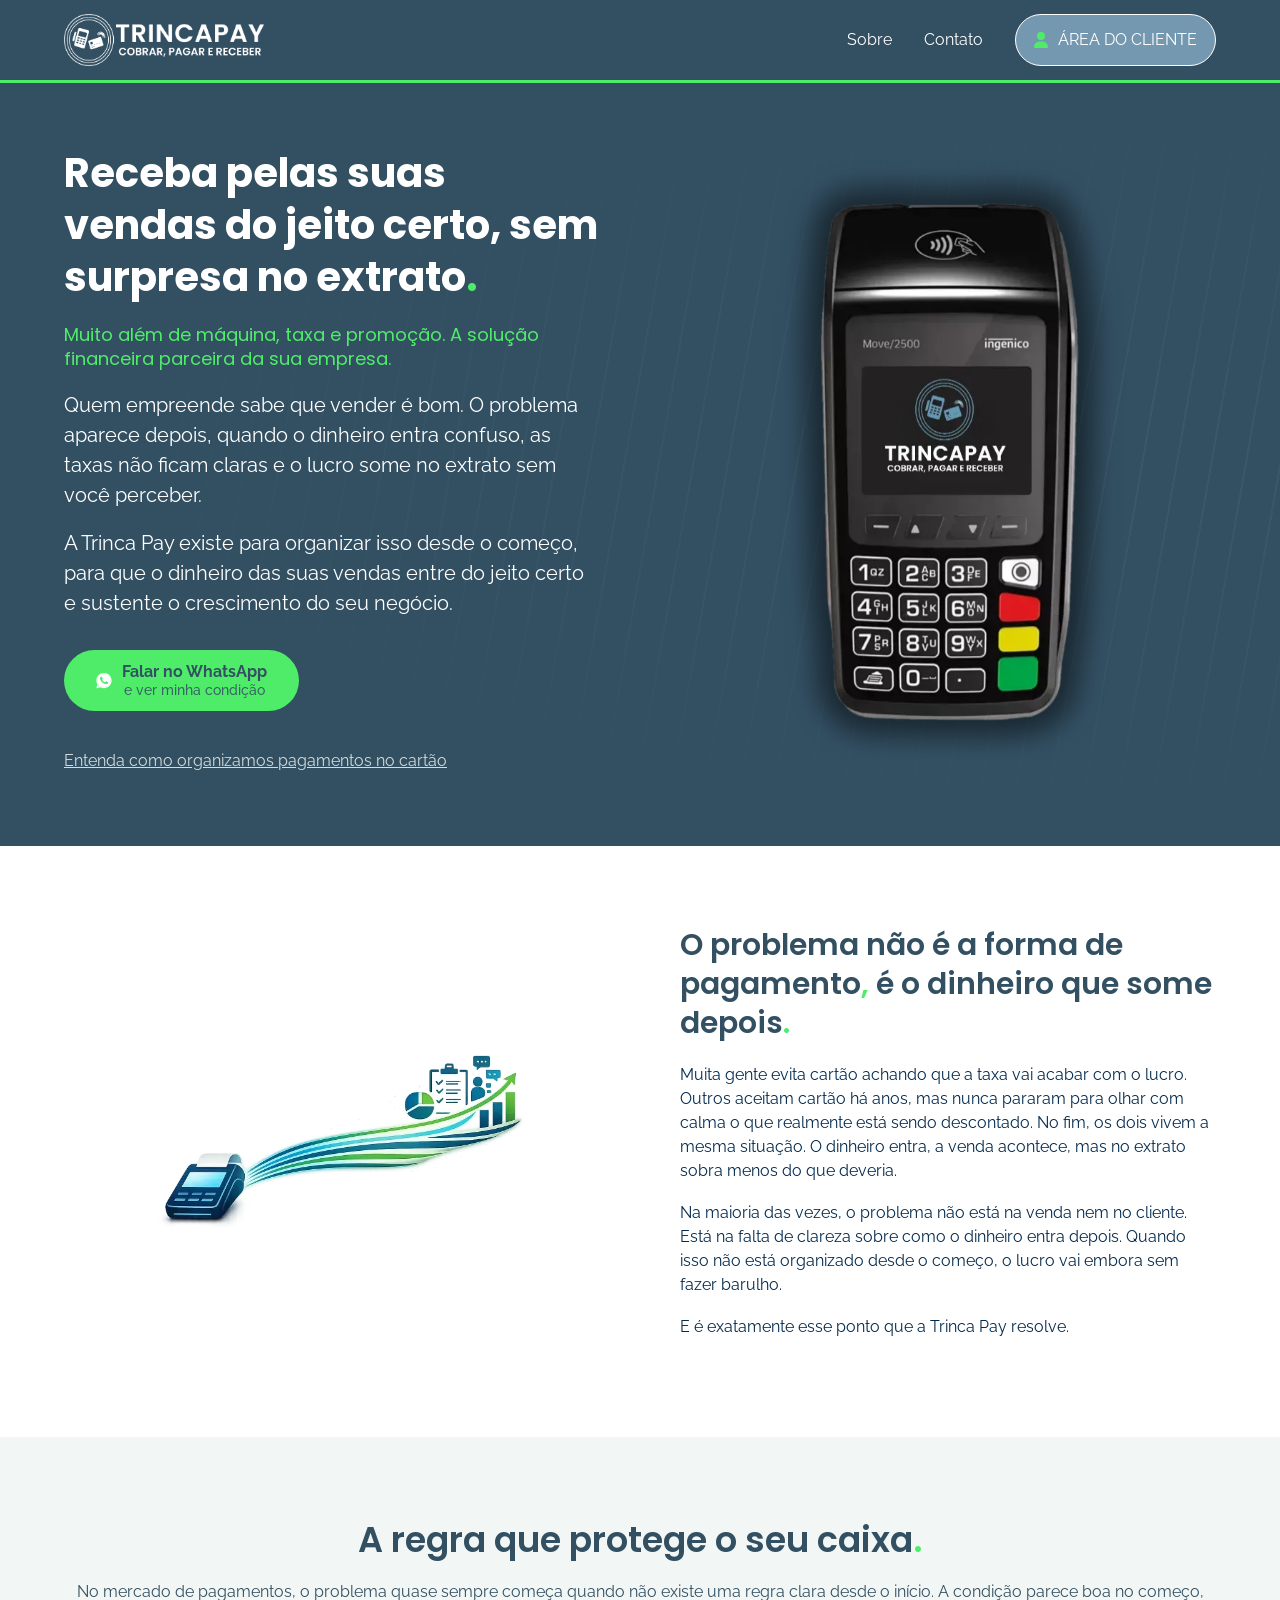
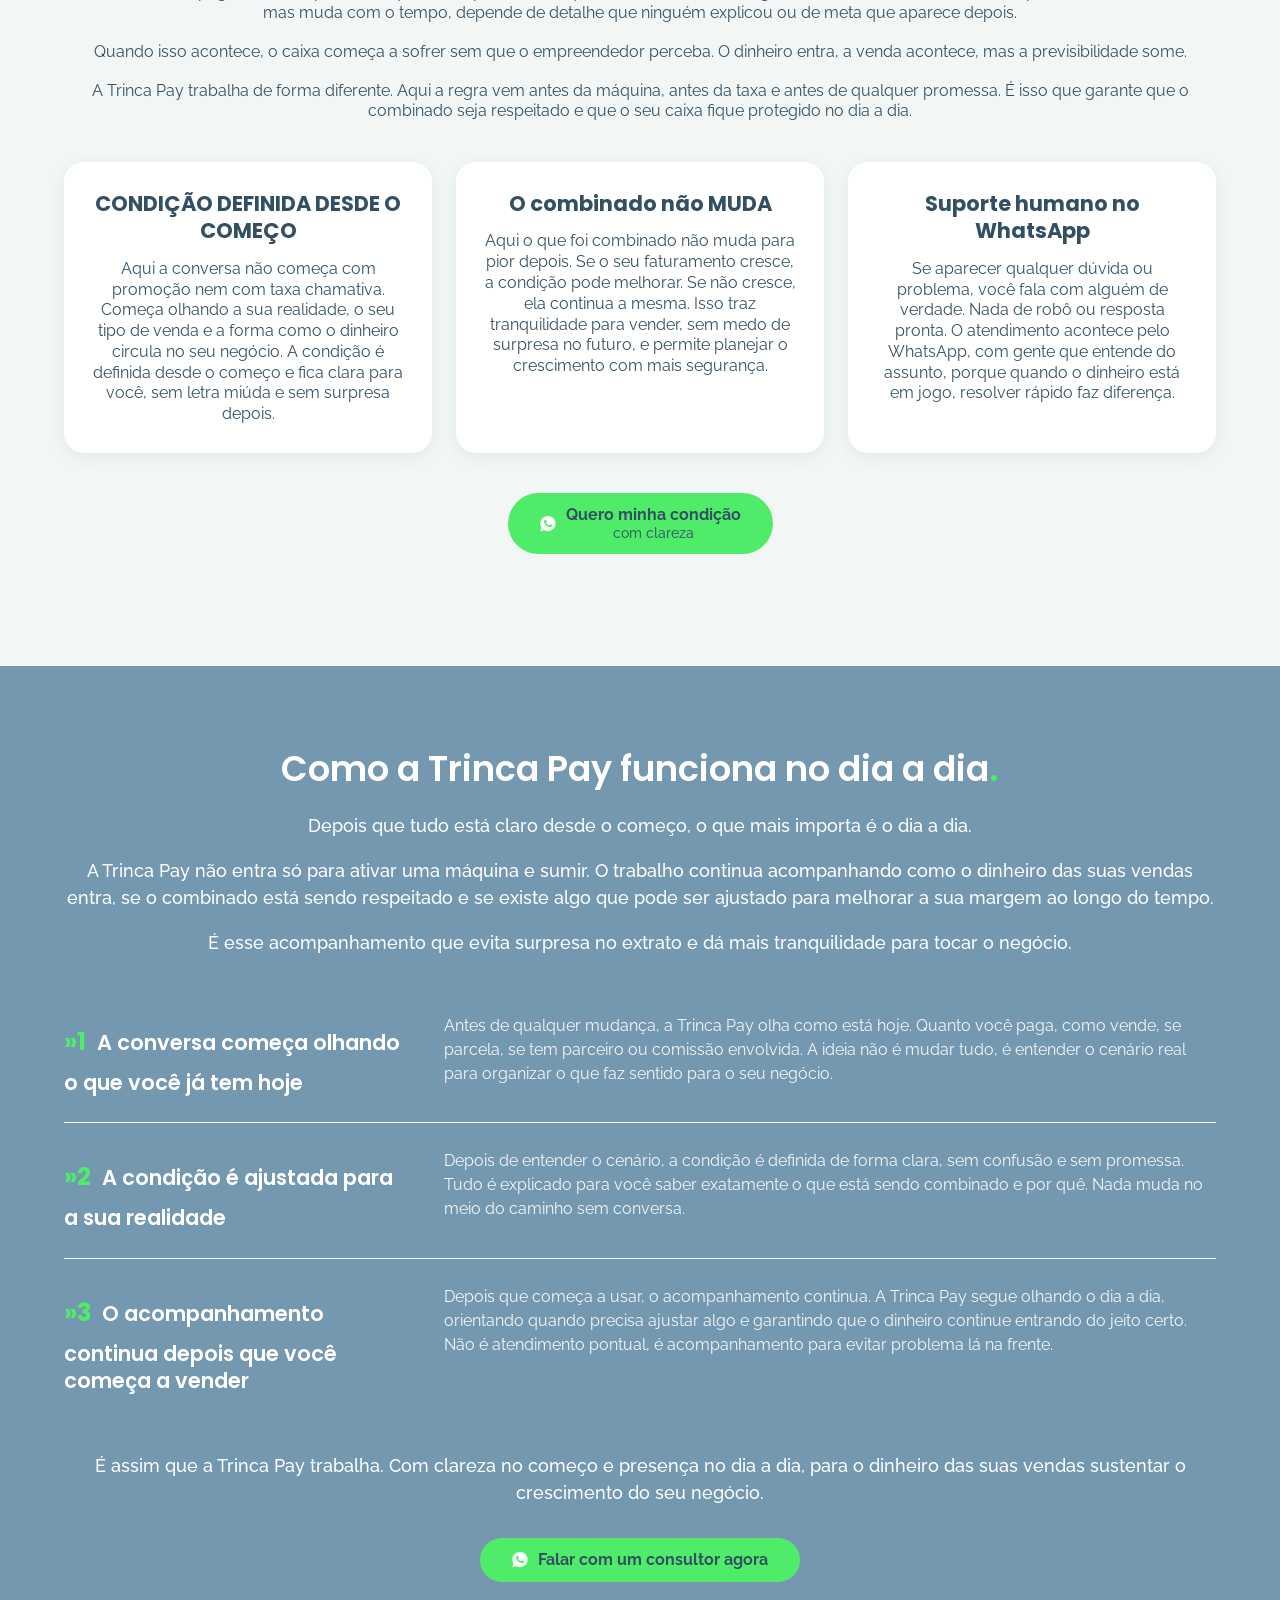
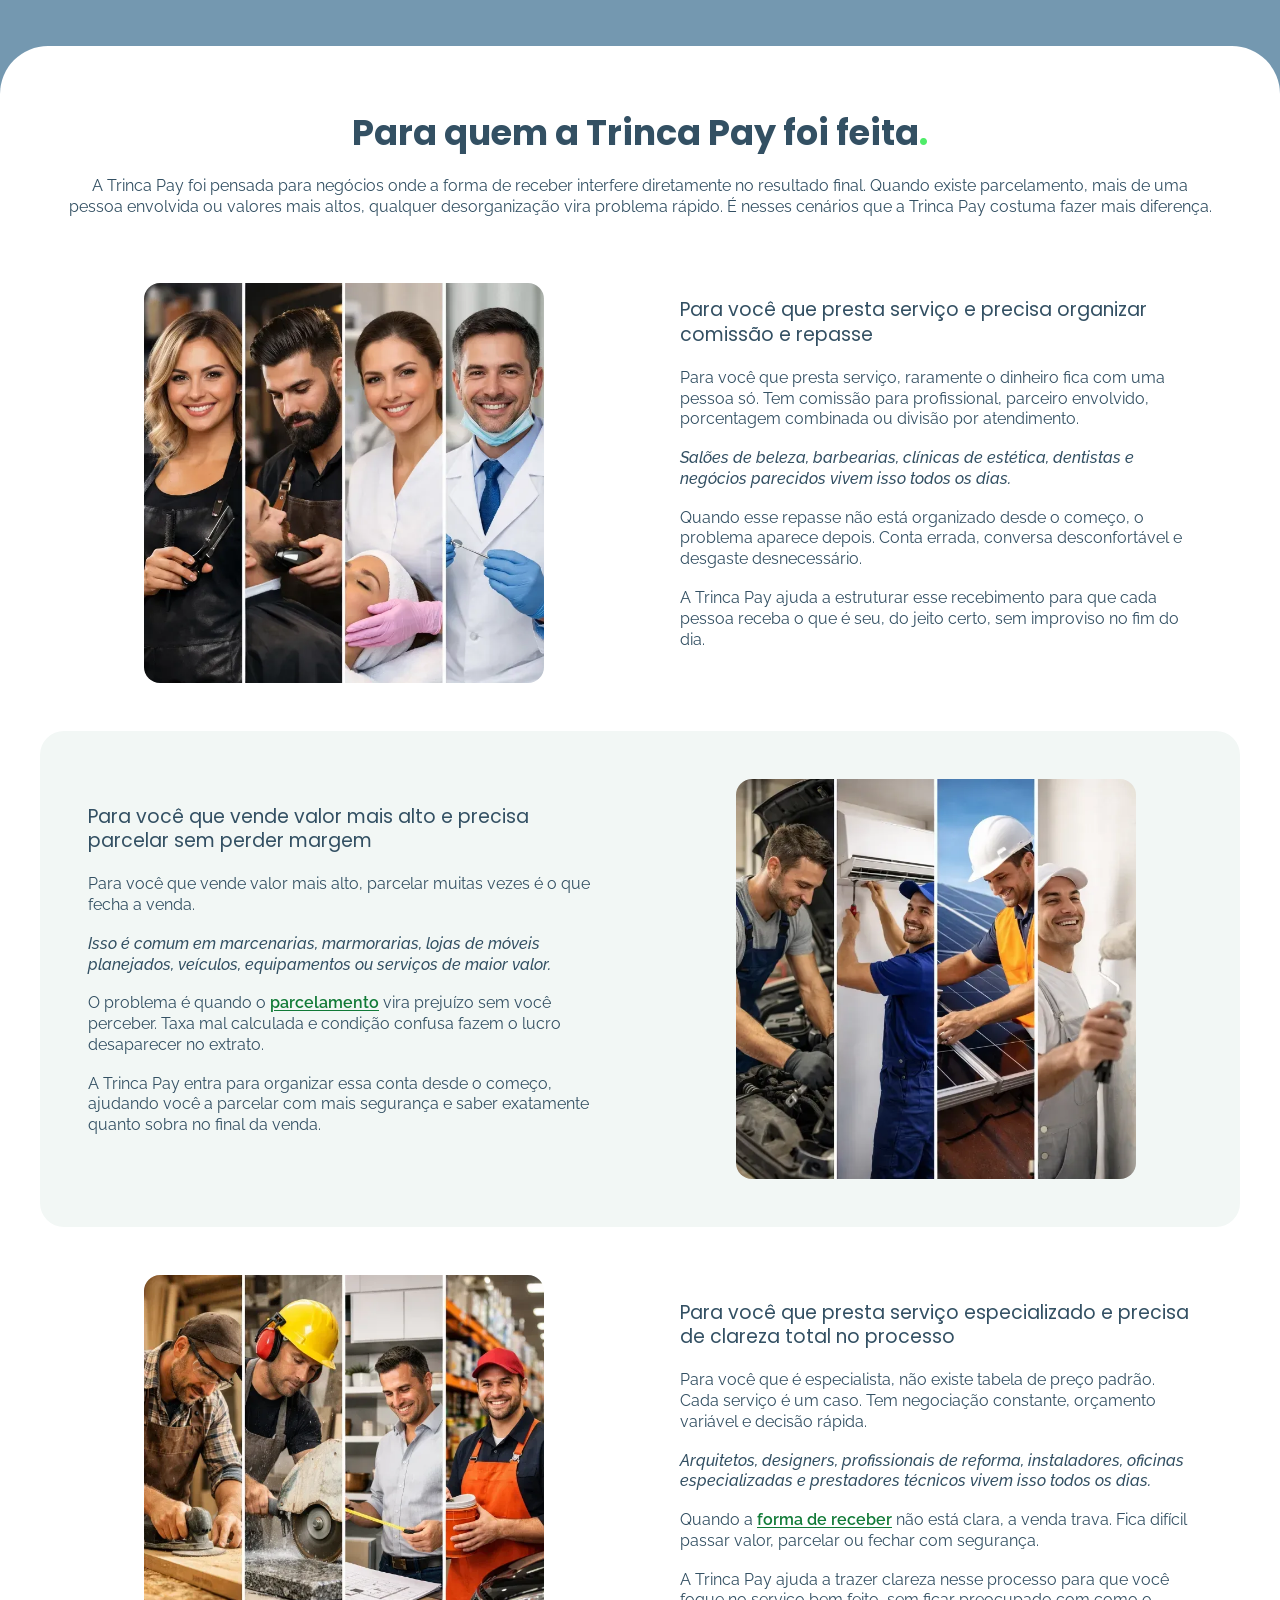
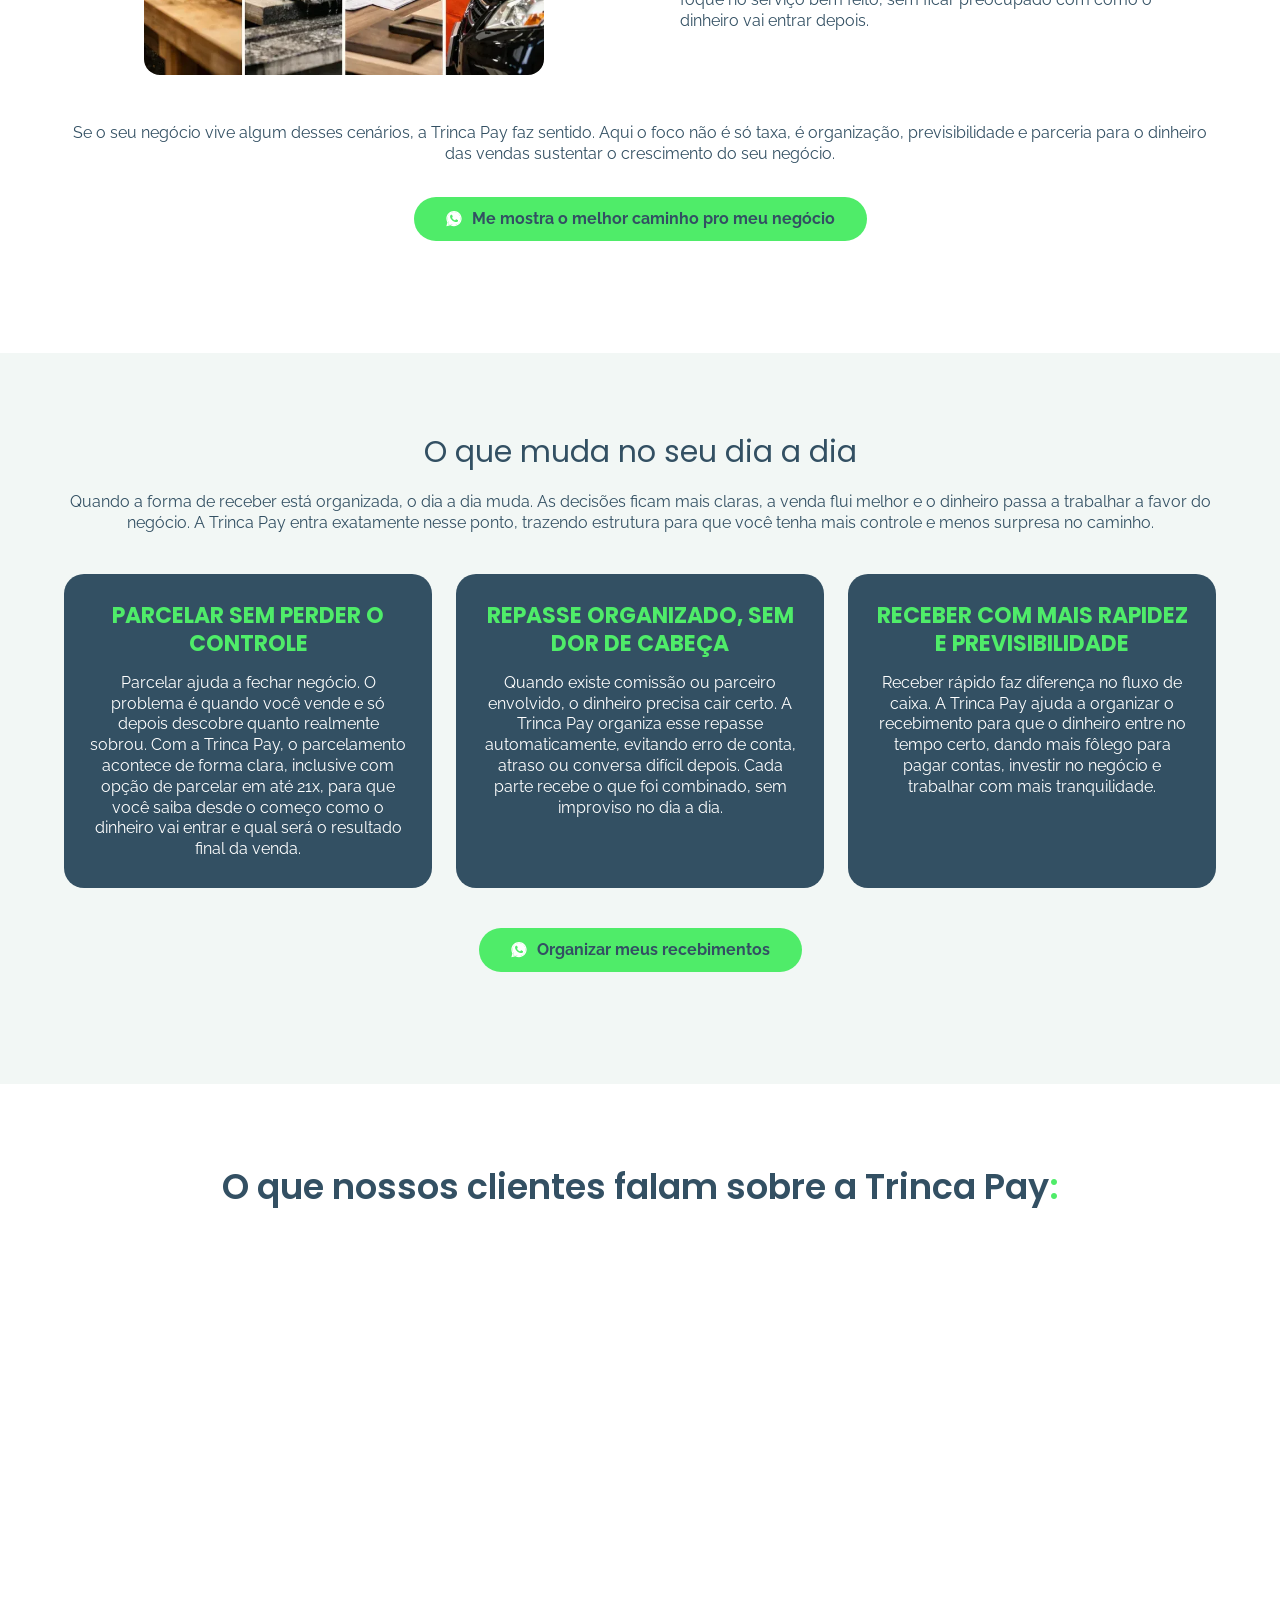
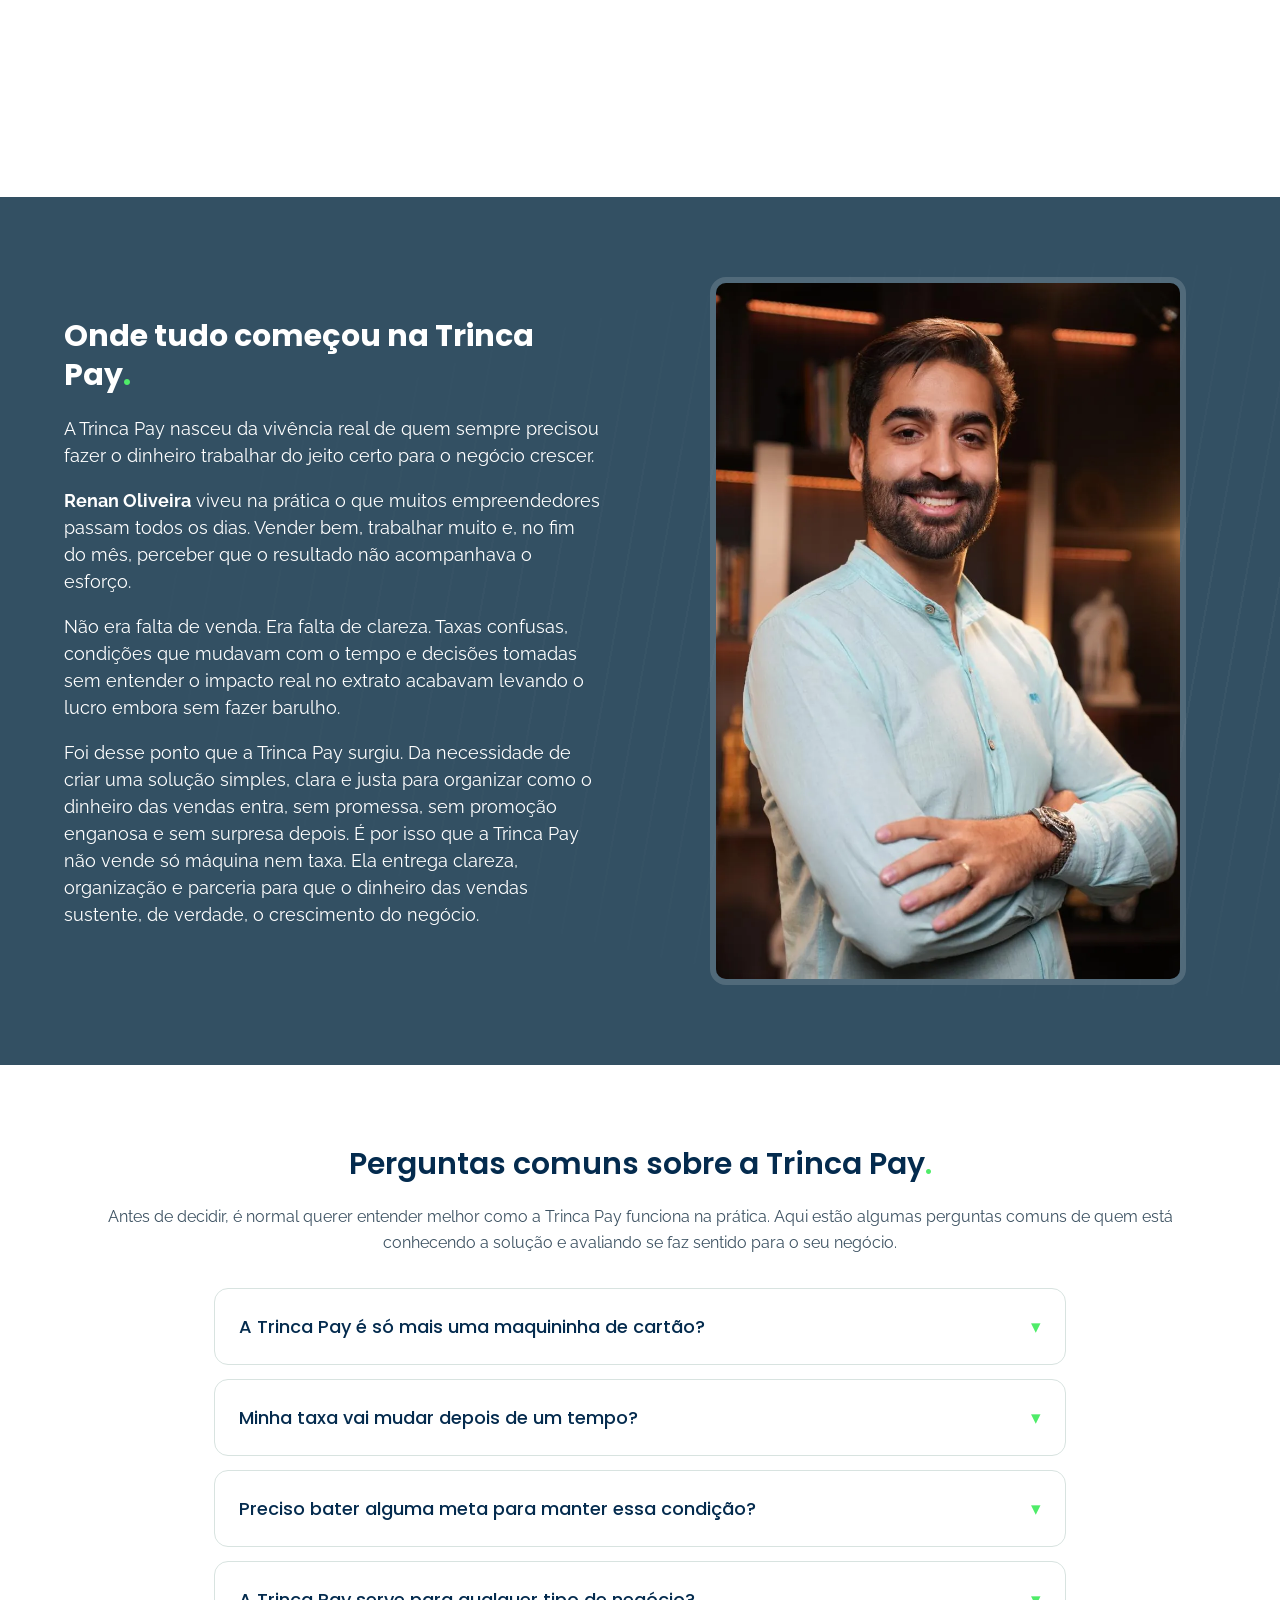
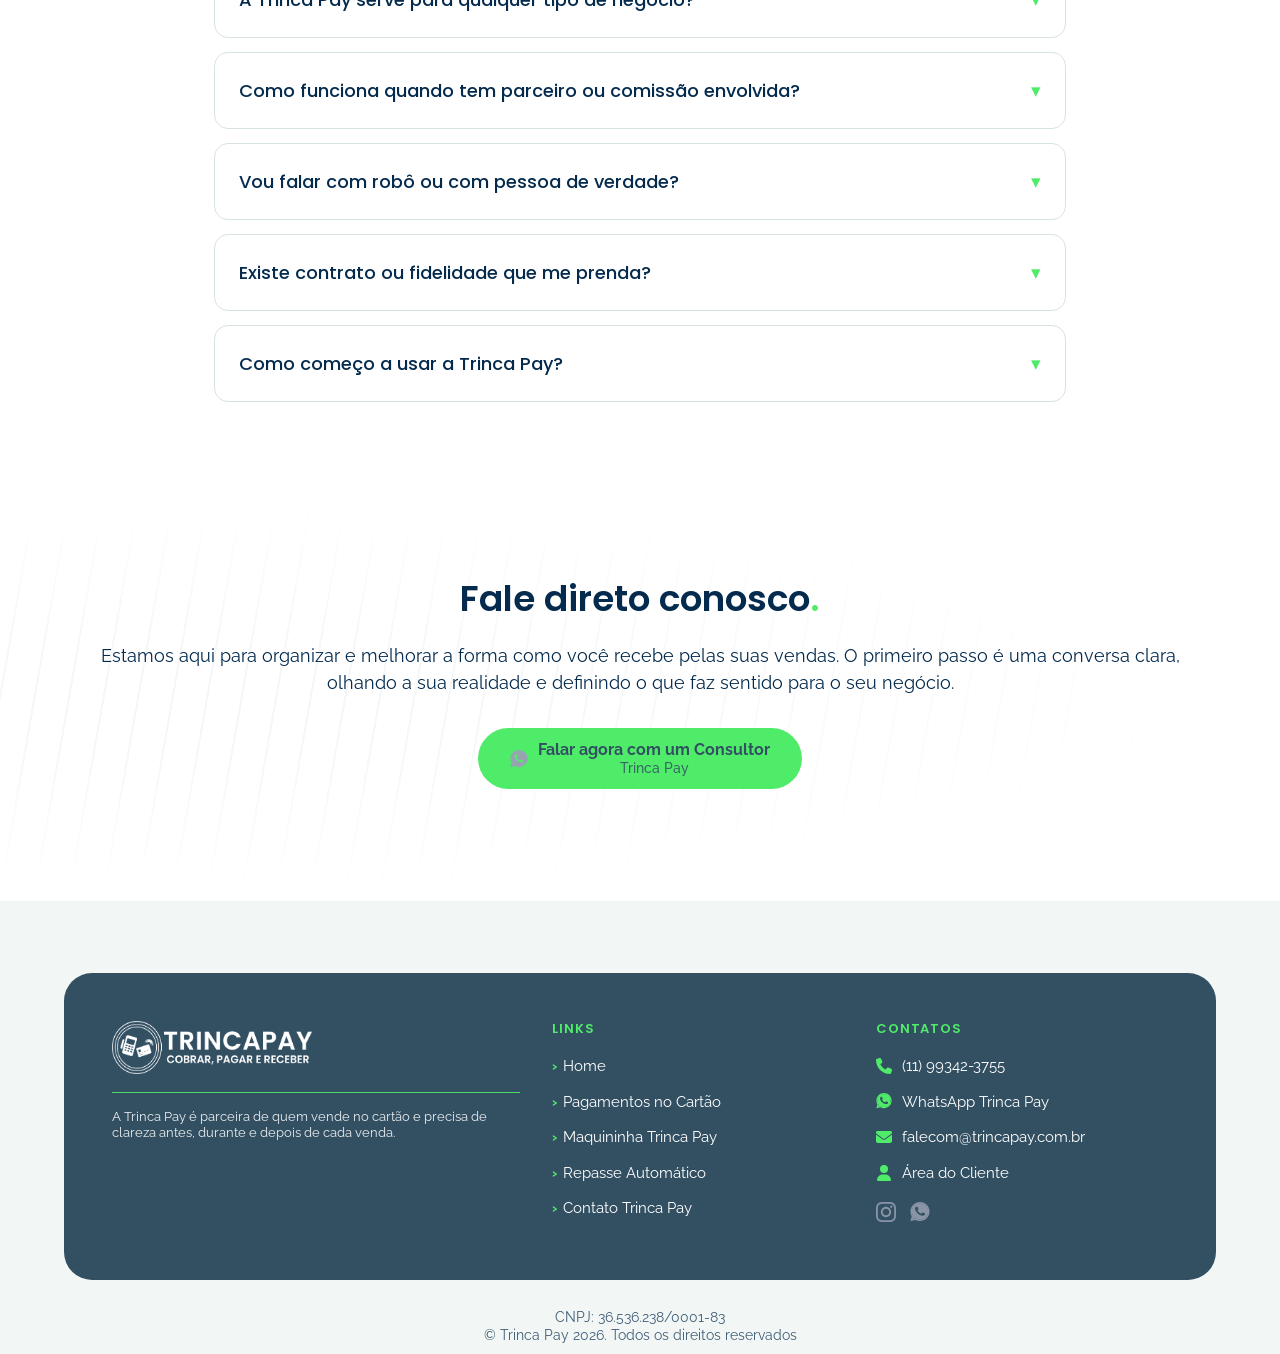
==== index.html @ 378d16ef "Corrige distorção de imagens (height:auto) causada pelos atributos width/height" ====
<!DOCTYPE html>
<html lang="pt-BR">
<head>
<meta charset="UTF-8">
<meta name="viewport" content="width=device-width, initial-scale=1">
<title>Pagamentos no Cartão com Estrutura e Suporte Humano | Trinca Pay</title>
<meta name="description" content="A Trinca Pay organiza pagamentos no cartão para empresas com condições claras desde o início, repasse automático e suporte humano no WhatsApp, sem surpresa no extrato.">
<meta name="keywords" content="meios de pagamento, recebimentos no cartão, condições justas, Trinca Pay">
<meta name="author" content="Trinca Pay">
<meta name="robots" content="index, follow">
<link rel="canonical" href="https://trincapay.com.br/">

<meta property="og:type" content="website">
<meta property="og:title" content="Pagamentos no Cartão com Estrutura e Suporte Humano | Trinca Pay">
<meta property="og:description" content="A Trinca Pay organiza pagamentos no cartão para empresas com condições claras desde o início, repasse automático e suporte humano no WhatsApp, sem surpresa no extrato.">
<meta property="og:image" content="/og-share-image.jpg">
<meta property="og:url" content="https://trincapay.com.br/">
<meta name="twitter:card" content="summary_large_image">

<link rel="preconnect" href="https://fonts.googleapis.com">
<link rel="preconnect" href="https://fonts.gstatic.com" crossorigin>
<link rel="preload" as="style" href="https://fonts.googleapis.com/css2?family=Poppins:wght@400;500;600;700&family=Raleway:wght@400;500;600;700&display=swap" onload="this.onload=null;this.rel='stylesheet'">
<noscript><link rel="stylesheet" href="https://fonts.googleapis.com/css2?family=Poppins:wght@400;500;600;700&family=Raleway:wght@400;500;600;700&display=swap"></noscript>
<link rel="preconnect" href="https://images.leadconnectorhq.com">
<link rel="icon" type="image/webp" href="/favicon.webp">
<link rel="stylesheet" href="/assets/css/style.css?v=4">

<!-- Google Tag Manager (carregamento adiado: idle/interação do usuário, com limite de 3.5s, para não bloquear o carregamento inicial) -->
<script>
(function(w,d,s,l,i){
  w[l]=w[l]||[];w[l].push({'gtm.start': new Date().getTime(), event:'gtm.js'});
  function loadGTM(){
    if (w.__gtmLoaded) return;
    w.__gtmLoaded = true;
    var f=d.getElementsByTagName(s)[0], j=d.createElement(s), dl=l!='dataLayer'?'&l='+l:'';
    j.async=true; j.src='https://www.googletagmanager.com/gtm.js?id='+i+dl;
    f.parentNode.insertBefore(j,f);
  }
  var events = ['scroll','mousemove','touchstart','keydown','click'];
  function onInteract(){ events.forEach(function(e){ w.removeEventListener(e, onInteract); }); loadGTM(); }
  events.forEach(function(e){ w.addEventListener(e, onInteract, {passive:true, once:true}); });
  setTimeout(loadGTM, 3500);
})(window,document,'script','dataLayer','GTM-535Q238L');
</script>
<!-- End Google Tag Manager -->
<script type="application/ld+json">
{
  "@context": "https://schema.org",
  "@type": "Organization",
  "name": "Trinca Pay",
  "url": "https://trincapay.com.br",
  "logo": "https://trincapay.com.br/assets/images/logo-trincapay.webp",
  "description": "A Trinca Pay é parceira de quem vende no cartão e precisa de clareza antes, durante e depois de cada venda.",
  "contactPoint": {
    "@type": "ContactPoint",
    "telephone": "+55-11-99342-3755",
    "contactType": "customer service",
    "areaServed": "BR",
    "availableLanguage": "Portuguese"
  },
  "sameAs": [
    "https://www.instagram.com/trincapay",
    "https://wa.me/5511993423755"
  ]
}
</script>
<script type="application/ld+json">
{
  "@context": "https://schema.org",
  "@type": "WebSite",
  "name": "Trinca Pay",
  "url": "https://trincapay.com.br"
}
</script>
<script type="application/ld+json">
{
  "@context": "https://schema.org",
  "@type": "FAQPage",
  "mainEntity": [
    {
      "@type": "Question",
      "name": "A Trinca Pay é só mais uma maquininha de cartão?",
      "acceptedAnswer": {
        "@type": "Answer",
        "text": "Com certeza não. A maquininha é só a ferramenta que vai estar ali com você todos os dias. O trabalho da TrincaPay vai muito além disso. O que a gente faz é organizar a melhor forma para o dinheiro das suas vendas entrar, sem confusão e sem surpresa depois. São ajustes simples, olhando a sua realidade, que ajudam o dinheiro a render mais e a sua margem de lucro a aparecer no final do mês."
      }
    },
    {
      "@type": "Question",
      "name": "Minha taxa vai mudar depois de um tempo?",
      "acceptedAnswer": {
        "@type": "Answer",
        "text": "Não. A condição é definida desde o começo, com base na sua realidade. A regra da TrincaPay é clara: o que foi combinado não piora depois. Se o seu faturamento cresce, a condição pode melhorar. Se não cresce, ela não piora. Isso traz tranquilidade para vender e segurança para planejar."
      }
    },
    {
      "@type": "Question",
      "name": "Preciso bater alguma meta para manter essa condição?",
      "acceptedAnswer": {
        "@type": "Answer",
        "text": "Não. Aqui não existe meta escondida. Você não perde condição porque deixou de bater um número. A TrincaPay não trabalha com esse tipo de prática, justamente para evitar susto no extrato depois."
      }
    },
    {
      "@type": "Question",
      "name": "A Trinca Pay serve para qualquer tipo de negócio?",
      "acceptedAnswer": {
        "@type": "Answer",
        "text": "Ela faz mais sentido para quem precisa de previsibilidade no recebimento. Negócios que parcelam vendas, trabalham com parceiros, comissões ou ticket mais alto costumam sentir a diferença rapidamente. Quem busca apenas a menor taxa, sem olhar estrutura e organização, normalmente não é o perfil da TrincaPay."
      }
    },
    {
      "@type": "Question",
      "name": "Como funciona quando tem parceiro ou comissão envolvida?",
      "acceptedAnswer": {
        "@type": "Answer",
        "text": "Quando a operação precisa, o dinheiro já cai separado para cada pessoa envolvida na venda. Isso evita confusão, erro e discussão depois. Cada um recebe o que é seu, do jeito certo, sem precisar resolver problema no fim do dia."
      }
    },
    {
      "@type": "Question",
      "name": "Vou falar com robô ou com pessoa de verdade?",
      "acceptedAnswer": {
        "@type": "Answer",
        "text": "Com pessoa de verdade. O atendimento é humano, pelo WhatsApp. Você fala com alguém que entende do assunto e resolve, principalmente quando o dinheiro está em jogo."
      }
    },
    {
      "@type": "Question",
      "name": "Existe contrato ou fidelidade que me prenda?",
      "acceptedAnswer": {
        "@type": "Answer",
        "text": "Não. A relação funciona porque faz sentido no dia a dia. Ninguém fica preso por contrato difícil de sair. Se a TrincaPay continuar ajudando, você fica. Simples assim."
      }
    },
    {
      "@type": "Question",
      "name": "Como começo a usar a Trinca Pay?",
      "acceptedAnswer": {
        "@type": "Answer",
        "text": "O primeiro passo é uma conversa simples. A gente olha como está hoje, entende o seu cenário e explica com clareza como a TrincaPay pode ajudar no seu caso, fazendo sentido para ambos, avançamos."
      }
    }
  ]
}
</script>
</head>
<body class="page-home">
<!-- Google Tag Manager (noscript) -->
<noscript><iframe src="https://www.googletagmanager.com/ns.html?id=GTM-535Q238L"
height="0" width="0" style="display:none;visibility:hidden"></iframe></noscript>
<!-- End Google Tag Manager (noscript) -->

<header class="site-header">
  <div class="container">
    <a href="/" class="logo-link" title="Trinca Pay - Cobrar, pagar e receber">
      <img src="/assets/images/logo-trincapay.webp" alt="Trinca Pay - Cobrar, pagar e receber" width="1121" height="293" title="Trinca Pay - Cobrar, pagar e receber">
    </a>
    <input type="checkbox" id="nav-toggle" class="nav-toggle-checkbox">
    <label for="nav-toggle" class="nav-toggle-btn" aria-label="Abrir menu">&#9776;</label>
    <nav class="nav-links">
      <a href="/sobre-nos" class="nav-link" title="Sobre">Sobre</a>
      <a href="/contato" class="nav-link" title="Contato">Contato</a>
    </nav>
    <a href="https://portaltrinca.com.br/login" class="btn-area-cliente" target="_blank" rel="noopener" title="ÁREA DO CLIENTE">ÁREA DO CLIENTE</a>
  </div>
</header>

<main>

  <!-- HERO -->
  <section class="hero section-on-dark wave-bg">
    <div class="container grid-2">
      <div>
        <h1>Receba pelas suas vendas do jeito certo, sem surpresa no extrato<span class="accent">.</span></h1>
        <h2 class="hero-subtitle">Muito além de máquina, taxa e promoção. A solução financeira parceira da sua empresa.</h2>
        <p>Quem empreende sabe que vender é bom. O problema aparece depois, quando o dinheiro entra confuso, as taxas não ficam claras e o lucro some no extrato sem você perceber.</p>
        <p>A Trinca Pay existe para organizar isso desde o começo, para que o dinheiro das suas vendas entre do jeito certo e sustente o crescimento do seu negócio.</p>
        <div class="btn-wrap align-left">
          <a class="btn-cta" href="https://wa.me/5511993423755?text=Ol%C3%A1%2C%20vim%20pelo%20site%20da%20TrincaPay%20e%20quero%20entender%20minha%20condi%C3%A7%C3%A3o%20olhando%20meu%20extrato." target="_blank" rel="noopener" title="Falar no WhatsApp e ver minha condição">
            <span class="btn-icon"><svg viewBox="0 0 22 22" width="16" height="16" fill="#fff" xmlns="http://www.w3.org/2000/svg"><path fill-rule="evenodd" clip-rule="evenodd" d="M11 20.9647C16.7892 20.9647 21.4824 16.2716 21.4824 10.4824C21.4824 4.69311 16.7892 0 11 0C5.21075 0 0.517639 4.69311 0.517639 10.4824C0.517639 12.3624 1.01255 14.1268 1.8792 15.6524L0.517639 20.9647L5.99457 19.6947C7.48195 20.5046 9.18724 20.9647 11 20.9647ZM11 19.3521C15.8986 19.3521 19.8697 15.381 19.8697 10.4824C19.8697 5.58377 15.8986 1.61267 11 1.61267C6.10141 1.61267 2.13031 5.58377 2.13031 10.4824C2.13031 12.3737 2.72231 14.1268 3.73111 15.5665L2.93665 18.5457L5.96841 17.7878C7.39808 18.7743 9.13157 19.3521 11 19.3521Z"/><path fill-rule="evenodd" clip-rule="evenodd" d="M10.9998 19.4668C15.962 19.4668 19.9847 15.4442 19.9847 10.4819C19.9847 5.51974 15.962 1.49707 10.9998 1.49707C6.03762 1.49707 2.01495 5.51974 2.01495 10.4819C2.01495 12.3979 2.61464 14.1737 3.63654 15.6321L2.83176 18.65L5.9029 17.8822C7.35114 18.8816 9.10714 19.4668 10.9998 19.4668ZM7.44901 5.1587C7.8049 5.15562 8.14911 5.15264 8.37955 5.61548C8.57893 6.01595 8.82411 6.70349 9.11351 7.52482C9.11475 7.52833 9.11601 7.53188 9.11727 7.53547C9.18485 7.72704 9.29035 8.02613 9.15169 8.22437C9.01042 8.42633 8.69542 8.83272 8.46729 9.09595C8.40886 9.16338 8.29175 9.31767 8.45134 9.56914C8.49101 9.63166 8.52525 9.69572 8.56299 9.76629C8.71497 10.0506 8.92355 10.4408 9.77179 11.263C10.6279 12.093 11.702 12.5707 12.0982 12.7297C12.2058 12.7907 12.4645 12.8725 12.638 12.711C12.7178 12.6367 12.8681 12.4447 13.032 12.2353C13.2245 11.9894 13.4359 11.7194 13.5739 11.5879C13.5781 11.5841 13.5824 11.5802 13.5868 11.5761C13.6791 11.4915 13.8255 11.3573 14.0945 11.465C14.3301 11.5593 15.234 11.9943 15.9168 12.3229C16.0511 12.3875 16.1768 12.448 16.2872 12.501C16.3957 12.5354 16.5533 12.6621 16.5533 12.916C16.5533 13.4889 16.1477 15.1853 14.1764 15.2204C12.2051 15.2555 9.83062 14.2245 8.02344 12.2315C6.15087 10.1664 5.59515 8.78594 5.59515 7.52482C5.59515 5.98603 6.67148 5.15921 7.36175 5.15921C7.39088 5.15921 7.41998 5.15895 7.44901 5.1587Z"/></svg></span>
            <span>Falar no WhatsApp<span class="btn-sub">e ver minha condição</span></span>
          </a>
        </div>
        <a class="hero-eyebrow-link" href="/pagamentos-no-cartao" title="Entenda como organizamos pagamentos no cartão">Entenda como organizamos pagamentos no cartão</a>
      </div>
      <div>
        <a href="/maquininha-trinca-pay" title="Trinca Pay como meio de pagamento parceiro para organizar recebimentos no cartão">
          <img src="/assets/images/home-hero.webp" alt="Trinca Pay como meio de pagamento parceiro para organizar recebimentos no cartão" width="512" height="840" fetchpriority="high" title="Trinca Pay como meio de pagamento parceiro para organizar recebimentos no cartão">
        </a>
      </div>
    </div>
  </section>

  <!-- O PROBLEMA -->
  <section class="section-on-light">
    <div class="container">
      <div class="grid-2">
        <div class="problema-img"><img src="/assets/images/home-estrutura-recebimento.webp" alt="Estrutura de recebimento no cartão organizada pela Trinca Pay" width="768" height="512" loading="lazy" title="Estrutura de recebimento no cartão organizada pela Trinca Pay"></div>
        <div>
          <h2>O problema não é a forma de pagamento<span class="accent">,</span> é o dinheiro que some depois<span class="accent">.</span></h2>
          <p>Muita gente evita cartão achando que a taxa vai acabar com o lucro. Outros aceitam cartão há anos, mas nunca pararam para olhar com calma o que realmente está sendo descontado. No fim, os dois vivem a mesma situação. O dinheiro entra, a venda acontece, mas no extrato sobra menos do que deveria.</p>
          <p>Na maioria das vezes, o problema não está na venda nem no cliente. Está na falta de clareza sobre como o dinheiro entra depois. Quando isso não está organizado desde o começo, o lucro vai embora sem fazer barulho.</p>
          <p>E é exatamente esse ponto que a Trinca Pay resolve.</p>
        </div>
      </div>
    </div>
  </section>

  <!-- A REGRA + CARDS + COMO FUNCIONA (bloco médio) -->
  <section class="section-on-light" style="background:var(--color-alt-bg);">
    <div class="container text-center">
      <h2>A regra que protege o seu caixa<span class="accent">.</span></h2>
      <p>No mercado de pagamentos, o problema quase sempre começa quando não existe uma regra clara desde o início. A condição parece boa no começo, mas muda com o tempo, depende de detalhe que ninguém explicou ou de meta que aparece depois.</p>
      <p>Quando isso acontece, o caixa começa a sofrer sem que o empreendedor perceba. O dinheiro entra, a venda acontece, mas a previsibilidade some.</p>
      <p>A Trinca Pay trabalha de forma diferente. Aqui a regra vem antes da máquina, antes da taxa e antes de qualquer promessa. É isso que garante que o combinado seja respeitado e que o seu caixa fique protegido no dia a dia.</p>

      <div class="card-grid-3">
        <div class="feature-card">
          <h3><a href="/pagamentos-no-cartao" title="CONDIÇÃO DEFINIDA DESDE O COMEÇO">CONDIÇÃO DEFINIDA DESDE O COMEÇO</a></h3>
          <p>Aqui a conversa não começa com promoção nem com taxa chamativa. Começa olhando a sua realidade, o seu tipo de venda e a forma como o dinheiro circula no seu negócio. A condição é definida desde o começo e fica clara para você, sem letra miúda e sem surpresa depois.</p>
        </div>
        <div class="feature-card">
          <h3><a href="/pagamentos-no-cartao" title="O combinado não MUDA">O combinado não MUDA</a></h3>
          <p>Aqui o que foi combinado não muda para pior depois. Se o seu faturamento cresce, a condição pode melhorar. Se não cresce, ela continua a mesma. Isso traz tranquilidade para vender, sem medo de surpresa no futuro, e permite planejar o crescimento com mais segurança.</p>
        </div>
        <div class="feature-card">
          <h3>Suporte humano no WhatsApp</h3>
          <p>Se aparecer qualquer dúvida ou problema, você fala com alguém de verdade. Nada de robô ou resposta pronta. O atendimento acontece pelo WhatsApp, com gente que entende do assunto, porque quando o dinheiro está em jogo, resolver rápido faz diferença.</p>
        </div>
      </div>

      <div class="btn-wrap">
        <a class="btn-cta" href="https://wa.me/5511993423755?text=Ol%C3%A1%2C%20estou%20no%20site%20da%20TrincaPay%20e%20quero%20entender%20como%20funciona%20a%20condi%C3%A7%C3%A3o%20definida%20desde%20o%20in%C3%ADcio." target="_blank" rel="noopener" title="Quero minha condição com clareza">
          <span class="btn-icon"><svg viewBox="0 0 22 22" width="16" height="16" fill="#fff" xmlns="http://www.w3.org/2000/svg"><path fill-rule="evenodd" clip-rule="evenodd" d="M11 20.9647C16.7892 20.9647 21.4824 16.2716 21.4824 10.4824C21.4824 4.69311 16.7892 0 11 0C5.21075 0 0.517639 4.69311 0.517639 10.4824C0.517639 12.3624 1.01255 14.1268 1.8792 15.6524L0.517639 20.9647L5.99457 19.6947C7.48195 20.5046 9.18724 20.9647 11 20.9647ZM11 19.3521C15.8986 19.3521 19.8697 15.381 19.8697 10.4824C19.8697 5.58377 15.8986 1.61267 11 1.61267C6.10141 1.61267 2.13031 5.58377 2.13031 10.4824C2.13031 12.3737 2.72231 14.1268 3.73111 15.5665L2.93665 18.5457L5.96841 17.7878C7.39808 18.7743 9.13157 19.3521 11 19.3521Z"/><path fill-rule="evenodd" clip-rule="evenodd" d="M10.9998 19.4668C15.962 19.4668 19.9847 15.4442 19.9847 10.4819C19.9847 5.51974 15.962 1.49707 10.9998 1.49707C6.03762 1.49707 2.01495 5.51974 2.01495 10.4819C2.01495 12.3979 2.61464 14.1737 3.63654 15.6321L2.83176 18.65L5.9029 17.8822C7.35114 18.8816 9.10714 19.4668 10.9998 19.4668ZM7.44901 5.1587C7.8049 5.15562 8.14911 5.15264 8.37955 5.61548C8.57893 6.01595 8.82411 6.70349 9.11351 7.52482C9.11475 7.52833 9.11601 7.53188 9.11727 7.53547C9.18485 7.72704 9.29035 8.02613 9.15169 8.22437C9.01042 8.42633 8.69542 8.83272 8.46729 9.09595C8.40886 9.16338 8.29175 9.31767 8.45134 9.56914C8.49101 9.63166 8.52525 9.69572 8.56299 9.76629C8.71497 10.0506 8.92355 10.4408 9.77179 11.263C10.6279 12.093 11.702 12.5707 12.0982 12.7297C12.2058 12.7907 12.4645 12.8725 12.638 12.711C12.7178 12.6367 12.8681 12.4447 13.032 12.2353C13.2245 11.9894 13.4359 11.7194 13.5739 11.5879C13.5781 11.5841 13.5824 11.5802 13.5868 11.5761C13.6791 11.4915 13.8255 11.3573 14.0945 11.465C14.3301 11.5593 15.234 11.9943 15.9168 12.3229C16.0511 12.3875 16.1768 12.448 16.2872 12.501C16.3957 12.5354 16.5533 12.6621 16.5533 12.916C16.5533 13.4889 16.1477 15.1853 14.1764 15.2204C12.2051 15.2555 9.83062 14.2245 8.02344 12.2315C6.15087 10.1664 5.59515 8.78594 5.59515 7.52482C5.59515 5.98603 6.67148 5.15921 7.36175 5.15921C7.39088 5.15921 7.41998 5.15895 7.44901 5.1587Z"/></svg></span>
          <span>Quero minha condição<span class="btn-sub">com clareza</span></span>
        </a>
      </div>
    </div>
  </section>

  <!-- COMO FUNCIONA NO DIA A DIA (fundo azul escuro) -->
  <section class="section-on-dark" style="background:var(--color-bg-panel-blue);">
    <div class="container text-center">
      <h2>Como a Trinca Pay funciona no dia a dia<span class="accent">.</span></h2>
      <p>Depois que tudo está claro desde o começo, o que mais importa é o dia a dia.</p>
      <p>A Trinca Pay não entra só para ativar uma máquina e sumir. O trabalho continua acompanhando como o dinheiro das suas vendas entra, se o combinado está sendo respeitado e se existe algo que pode ser ajustado para melhorar a sua margem ao longo do tempo.</p>
      <p>É esse acompanhamento que evita surpresa no extrato e dá mais tranquilidade para tocar o negócio.</p>

      <div class="step-list" style="text-align:left;">
        <div class="step-row">
          <h3><span class="step-num">»1</span> A conversa começa olhando o que você já tem hoje</h3>
          <p>Antes de qualquer mudança, a Trinca Pay olha como está hoje. Quanto você paga, como vende, se parcela, se tem parceiro ou comissão envolvida. A ideia não é mudar tudo, é entender o cenário real para organizar o que faz sentido para o seu negócio.</p>
        </div>
        <div class="step-row">
          <h3><span class="step-num">»2</span> A condição é ajustada para a sua realidade</h3>
          <p>Depois de entender o cenário, a condição é definida de forma clara, sem confusão e sem promessa. Tudo é explicado para você saber exatamente o que está sendo combinado e por quê. Nada muda no meio do caminho sem conversa.</p>
        </div>
        <div class="step-row">
          <h3><span class="step-num">»3</span> O acompanhamento continua depois que você começa a vender</h3>
          <p>Depois que começa a usar, o acompanhamento continua. A Trinca Pay segue olhando o dia a dia, orientando quando precisa ajustar algo e garantindo que o dinheiro continue entrando do jeito certo. Não é atendimento pontual, é acompanhamento para evitar problema lá na frente.</p>
        </div>
      </div>

      <p style="margin-top:32px;">É assim que a Trinca Pay trabalha. Com clareza no começo e presença no dia a dia, para o dinheiro das suas vendas sustentar o crescimento do seu negócio.</p>

      <div class="btn-wrap">
        <a class="btn-cta" href="https://wa.me/5511993423755?text=Ol%C3%A1%2C%20quero%20entender%20como%20a%20TrincaPay%20funciona%20no%20dia%20a%20dia%20e%20se%20faz%20sentido%20para%20meu%20neg%C3%B3cio." target="_blank" rel="noopener" title="Falar com um consultor agora">
          <span class="btn-icon"><svg viewBox="0 0 22 22" width="16" height="16" fill="#fff" xmlns="http://www.w3.org/2000/svg"><path fill-rule="evenodd" clip-rule="evenodd" d="M11 20.9647C16.7892 20.9647 21.4824 16.2716 21.4824 10.4824C21.4824 4.69311 16.7892 0 11 0C5.21075 0 0.517639 4.69311 0.517639 10.4824C0.517639 12.3624 1.01255 14.1268 1.8792 15.6524L0.517639 20.9647L5.99457 19.6947C7.48195 20.5046 9.18724 20.9647 11 20.9647ZM11 19.3521C15.8986 19.3521 19.8697 15.381 19.8697 10.4824C19.8697 5.58377 15.8986 1.61267 11 1.61267C6.10141 1.61267 2.13031 5.58377 2.13031 10.4824C2.13031 12.3737 2.72231 14.1268 3.73111 15.5665L2.93665 18.5457L5.96841 17.7878C7.39808 18.7743 9.13157 19.3521 11 19.3521Z"/><path fill-rule="evenodd" clip-rule="evenodd" d="M10.9998 19.4668C15.962 19.4668 19.9847 15.4442 19.9847 10.4819C19.9847 5.51974 15.962 1.49707 10.9998 1.49707C6.03762 1.49707 2.01495 5.51974 2.01495 10.4819C2.01495 12.3979 2.61464 14.1737 3.63654 15.6321L2.83176 18.65L5.9029 17.8822C7.35114 18.8816 9.10714 19.4668 10.9998 19.4668ZM7.44901 5.1587C7.8049 5.15562 8.14911 5.15264 8.37955 5.61548C8.57893 6.01595 8.82411 6.70349 9.11351 7.52482C9.11475 7.52833 9.11601 7.53188 9.11727 7.53547C9.18485 7.72704 9.29035 8.02613 9.15169 8.22437C9.01042 8.42633 8.69542 8.83272 8.46729 9.09595C8.40886 9.16338 8.29175 9.31767 8.45134 9.56914C8.49101 9.63166 8.52525 9.69572 8.56299 9.76629C8.71497 10.0506 8.92355 10.4408 9.77179 11.263C10.6279 12.093 11.702 12.5707 12.0982 12.7297C12.2058 12.7907 12.4645 12.8725 12.638 12.711C12.7178 12.6367 12.8681 12.4447 13.032 12.2353C13.2245 11.9894 13.4359 11.7194 13.5739 11.5879C13.5781 11.5841 13.5824 11.5802 13.5868 11.5761C13.6791 11.4915 13.8255 11.3573 14.0945 11.465C14.3301 11.5593 15.234 11.9943 15.9168 12.3229C16.0511 12.3875 16.1768 12.448 16.2872 12.501C16.3957 12.5354 16.5533 12.6621 16.5533 12.916C16.5533 13.4889 16.1477 15.1853 14.1764 15.2204C12.2051 15.2555 9.83062 14.2245 8.02344 12.2315C6.15087 10.1664 5.59515 8.78594 5.59515 7.52482C5.59515 5.98603 6.67148 5.15921 7.36175 5.15921C7.39088 5.15921 7.41998 5.15895 7.44901 5.1587Z"/></svg></span> Falar com um consultor agora
        </a>
      </div>
    </div>
  </section>

  <!-- PARA QUEM (painel branco com borda arredondada sobreposta) -->
  <section class="section-on-light" style="border-radius:48px 48px 0 0; margin-top:-48px; position:relative; z-index:2; background:#fff; padding-top:64px;">
    <div class="container text-center">
      <h2>Para quem a Trinca Pay foi feita<span class="accent">.</span></h2>
      <p>A Trinca Pay foi pensada para negócios onde a forma de receber interfere diretamente no resultado final. Quando existe parcelamento, mais de uma pessoa envolvida ou valores mais altos, qualquer desorganização vira problema rápido. É nesses cenários que a Trinca Pay costuma fazer mais diferença.</p>
    </div>

    <div class="container audience-row">
      <div class="grid-2">
        <div class="photo-strip"><img src="/assets/images/barbearias-saloes.webp" alt="Trinca Pay para barbearias e salões que precisam organizar recebimentos" width="716" height="716" loading="lazy" title="Trinca Pay para barbearias e salões que precisam organizar recebimentos"></div>
        <div>
          <h3>Para você que presta serviço e precisa organizar comissão e repasse</h3>
          <p>Para você que presta serviço, raramente o dinheiro fica com uma pessoa só. Tem comissão para profissional, parceiro envolvido, porcentagem combinada ou divisão por atendimento.</p>
          <p class="segment-line">Salões de beleza, barbearias, clínicas de estética, dentistas e negócios parecidos vivem isso todos os dias.</p>
          <p>Quando esse repasse não está organizado desde o começo, o problema aparece depois. Conta errada, conversa desconfortável e desgaste desnecessário.</p>
          <p>A Trinca Pay ajuda a estruturar esse recebimento para que cada pessoa receba o que é seu, do jeito certo, sem improviso no fim do dia.</p>
        </div>
      </div>
    </div>

    <div class="container audience-row" style="background:var(--color-alt-bg); border-radius:24px;">
      <div class="grid-2 reverse-mobile">
        <div>
          <h3>Para você que vende valor mais alto e precisa parcelar sem perder margem</h3>
          <p>Para você que vende valor mais alto, parcelar muitas vezes é o que fecha a venda.</p>
          <p class="segment-line">Isso é comum em marcenarias, marmorarias, lojas de móveis planejados, veículos, equipamentos ou serviços de maior valor.</p>
          <p>O problema é quando o <a class="accent-link" href="/pagamentos-no-cartao" title="parcelamento">parcelamento</a> vira prejuízo sem você perceber. Taxa mal calculada e condição confusa fazem o lucro desaparecer no extrato.</p>
          <p>A Trinca Pay entra para organizar essa conta desde o começo, ajudando você a parcelar com mais segurança e saber exatamente quanto sobra no final da venda.</p>
        </div>
        <div class="photo-strip"><img src="/assets/images/valor-alto-parcelamento.webp" alt="Trinca Pay para negócios de valor mais alto que precisam parcelar sem perder margem" width="716" height="716" loading="lazy" title="Trinca Pay para negócios de valor mais alto que precisam parcelar sem perder margem"></div>
      </div>
    </div>

    <div class="container audience-row">
      <div class="grid-2">
        <div class="photo-strip"><img src="/assets/images/prestadores-servico.webp" alt="Trinca Pay para prestadores de serviço especializado que buscam clareza nos pagamentos" width="716" height="716" loading="lazy" title="Trinca Pay para prestadores de serviço especializado que buscam clareza nos pagamentos"></div>
        <div>
          <h3>Para você que presta serviço especializado e precisa de clareza total no processo</h3>
          <p>Para você que é especialista, não existe tabela de preço padrão. Cada serviço é um caso. Tem negociação constante, orçamento variável e decisão rápida.</p>
          <p class="segment-line">Arquitetos, designers, profissionais de reforma, instaladores, oficinas especializadas e prestadores técnicos vivem isso todos os dias.</p>
          <p>Quando a <a class="accent-link" href="/maquininha-trinca-pay" title="forma de receber">forma de receber</a> não está clara, a venda trava. Fica difícil passar valor, parcelar ou fechar com segurança.</p>
          <p>A Trinca Pay ajuda a trazer clareza nesse processo para que você foque no serviço bem feito, sem ficar preocupado com como o dinheiro vai entrar depois.</p>
        </div>
      </div>
    </div>

    <div class="container text-center">
      <p>Se o seu negócio vive algum desses cenários, a Trinca Pay faz sentido. Aqui o foco não é só taxa, é organização, previsibilidade e parceria para o dinheiro das vendas sustentar o crescimento do seu negócio.</p>
      <div class="btn-wrap">
        <a class="btn-cta" href="https://wa.me/5511993423755?text=Ol%C3%A1%2C%20vim%20pelo%20site%20da%20TrincaPay%20e%20quero%20entender%20qual%20%C3%A9%20a%20melhor%20estrutura%20para%20o%20meu%20tipo%20de%20neg%C3%B3cio." target="_blank" rel="noopener" title="Me mostra o melhor caminho pro meu negócio">
          <span class="btn-icon"><svg viewBox="0 0 22 22" width="16" height="16" fill="#fff" xmlns="http://www.w3.org/2000/svg"><path fill-rule="evenodd" clip-rule="evenodd" d="M11 20.9647C16.7892 20.9647 21.4824 16.2716 21.4824 10.4824C21.4824 4.69311 16.7892 0 11 0C5.21075 0 0.517639 4.69311 0.517639 10.4824C0.517639 12.3624 1.01255 14.1268 1.8792 15.6524L0.517639 20.9647L5.99457 19.6947C7.48195 20.5046 9.18724 20.9647 11 20.9647ZM11 19.3521C15.8986 19.3521 19.8697 15.381 19.8697 10.4824C19.8697 5.58377 15.8986 1.61267 11 1.61267C6.10141 1.61267 2.13031 5.58377 2.13031 10.4824C2.13031 12.3737 2.72231 14.1268 3.73111 15.5665L2.93665 18.5457L5.96841 17.7878C7.39808 18.7743 9.13157 19.3521 11 19.3521Z"/><path fill-rule="evenodd" clip-rule="evenodd" d="M10.9998 19.4668C15.962 19.4668 19.9847 15.4442 19.9847 10.4819C19.9847 5.51974 15.962 1.49707 10.9998 1.49707C6.03762 1.49707 2.01495 5.51974 2.01495 10.4819C2.01495 12.3979 2.61464 14.1737 3.63654 15.6321L2.83176 18.65L5.9029 17.8822C7.35114 18.8816 9.10714 19.4668 10.9998 19.4668ZM7.44901 5.1587C7.8049 5.15562 8.14911 5.15264 8.37955 5.61548C8.57893 6.01595 8.82411 6.70349 9.11351 7.52482C9.11475 7.52833 9.11601 7.53188 9.11727 7.53547C9.18485 7.72704 9.29035 8.02613 9.15169 8.22437C9.01042 8.42633 8.69542 8.83272 8.46729 9.09595C8.40886 9.16338 8.29175 9.31767 8.45134 9.56914C8.49101 9.63166 8.52525 9.69572 8.56299 9.76629C8.71497 10.0506 8.92355 10.4408 9.77179 11.263C10.6279 12.093 11.702 12.5707 12.0982 12.7297C12.2058 12.7907 12.4645 12.8725 12.638 12.711C12.7178 12.6367 12.8681 12.4447 13.032 12.2353C13.2245 11.9894 13.4359 11.7194 13.5739 11.5879C13.5781 11.5841 13.5824 11.5802 13.5868 11.5761C13.6791 11.4915 13.8255 11.3573 14.0945 11.465C14.3301 11.5593 15.234 11.9943 15.9168 12.3229C16.0511 12.3875 16.1768 12.448 16.2872 12.501C16.3957 12.5354 16.5533 12.6621 16.5533 12.916C16.5533 13.4889 16.1477 15.1853 14.1764 15.2204C12.2051 15.2555 9.83062 14.2245 8.02344 12.2315C6.15087 10.1664 5.59515 8.78594 5.59515 7.52482C5.59515 5.98603 6.67148 5.15921 7.36175 5.15921C7.39088 5.15921 7.41998 5.15895 7.44901 5.1587Z"/></svg></span> Me mostra o melhor caminho pro meu negócio
        </a>
      </div>
    </div>
  </section>

  <!-- O QUE MUDA -->
  <section class="section-alt">
    <div class="container text-center">
      <h2>O que muda no seu dia a dia</h2>
      <p>Quando a forma de receber está organizada, o dia a dia muda. As decisões ficam mais claras, a venda flui melhor e o dinheiro passa a trabalhar a favor do negócio. A Trinca Pay entra exatamente nesse ponto, trazendo estrutura para que você tenha mais controle e menos surpresa no caminho.</p>

      <div class="card-grid-3">
        <div class="feature-card" style="background:var(--color-bg-dark);">
          <h3>PARCELAR SEM PERDER O CONTROLE</h3>
          <p>Parcelar ajuda a fechar negócio. O problema é quando você vende e só depois descobre quanto realmente sobrou. Com a Trinca Pay, o parcelamento acontece de forma clara, inclusive com opção de parcelar em até 21x, para que você saiba desde o começo como o dinheiro vai entrar e qual será o resultado final da venda.</p>
        </div>
        <div class="feature-card" style="background:var(--color-bg-dark);">
          <h3>REPASSE ORGANIZADO, SEM DOR DE CABEÇA</h3>
          <p>Quando existe comissão ou parceiro envolvido, o dinheiro precisa cair certo. A Trinca Pay organiza esse repasse automaticamente, evitando erro de conta, atraso ou conversa difícil depois. Cada parte recebe o que foi combinado, sem improviso no dia a dia.</p>
        </div>
        <div class="feature-card" style="background:var(--color-bg-dark);">
          <h3>RECEBER COM MAIS RAPIDEZ E PREVISIBILIDADE</h3>
          <p>Receber rápido faz diferença no fluxo de caixa. A Trinca Pay ajuda a organizar o recebimento para que o dinheiro entre no tempo certo, dando mais fôlego para pagar contas, investir no negócio e trabalhar com mais tranquilidade.</p>
        </div>
      </div>

      <div class="btn-wrap">
        <a class="btn-cta" href="https://wa.me/5511993423755?text=Ol%C3%A1%2C%20quero%20organizar%20meus%20recebimentos%20e%20entender%20como%20a%20TrincaPay%20pode%20me%20ajudar%20nisso." target="_blank" rel="noopener" title="Organizar meus recebimentos">
          <span class="btn-icon"><svg viewBox="0 0 22 22" width="16" height="16" fill="#fff" xmlns="http://www.w3.org/2000/svg"><path fill-rule="evenodd" clip-rule="evenodd" d="M11 20.9647C16.7892 20.9647 21.4824 16.2716 21.4824 10.4824C21.4824 4.69311 16.7892 0 11 0C5.21075 0 0.517639 4.69311 0.517639 10.4824C0.517639 12.3624 1.01255 14.1268 1.8792 15.6524L0.517639 20.9647L5.99457 19.6947C7.48195 20.5046 9.18724 20.9647 11 20.9647ZM11 19.3521C15.8986 19.3521 19.8697 15.381 19.8697 10.4824C19.8697 5.58377 15.8986 1.61267 11 1.61267C6.10141 1.61267 2.13031 5.58377 2.13031 10.4824C2.13031 12.3737 2.72231 14.1268 3.73111 15.5665L2.93665 18.5457L5.96841 17.7878C7.39808 18.7743 9.13157 19.3521 11 19.3521Z"/><path fill-rule="evenodd" clip-rule="evenodd" d="M10.9998 19.4668C15.962 19.4668 19.9847 15.4442 19.9847 10.4819C19.9847 5.51974 15.962 1.49707 10.9998 1.49707C6.03762 1.49707 2.01495 5.51974 2.01495 10.4819C2.01495 12.3979 2.61464 14.1737 3.63654 15.6321L2.83176 18.65L5.9029 17.8822C7.35114 18.8816 9.10714 19.4668 10.9998 19.4668ZM7.44901 5.1587C7.8049 5.15562 8.14911 5.15264 8.37955 5.61548C8.57893 6.01595 8.82411 6.70349 9.11351 7.52482C9.11475 7.52833 9.11601 7.53188 9.11727 7.53547C9.18485 7.72704 9.29035 8.02613 9.15169 8.22437C9.01042 8.42633 8.69542 8.83272 8.46729 9.09595C8.40886 9.16338 8.29175 9.31767 8.45134 9.56914C8.49101 9.63166 8.52525 9.69572 8.56299 9.76629C8.71497 10.0506 8.92355 10.4408 9.77179 11.263C10.6279 12.093 11.702 12.5707 12.0982 12.7297C12.2058 12.7907 12.4645 12.8725 12.638 12.711C12.7178 12.6367 12.8681 12.4447 13.032 12.2353C13.2245 11.9894 13.4359 11.7194 13.5739 11.5879C13.5781 11.5841 13.5824 11.5802 13.5868 11.5761C13.6791 11.4915 13.8255 11.3573 14.0945 11.465C14.3301 11.5593 15.234 11.9943 15.9168 12.3229C16.0511 12.3875 16.1768 12.448 16.2872 12.501C16.3957 12.5354 16.5533 12.6621 16.5533 12.916C16.5533 13.4889 16.1477 15.1853 14.1764 15.2204C12.2051 15.2555 9.83062 14.2245 8.02344 12.2315C6.15087 10.1664 5.59515 8.78594 5.59515 7.52482C5.59515 5.98603 6.67148 5.15921 7.36175 5.15921C7.39088 5.15921 7.41998 5.15895 7.44901 5.1587Z"/></svg></span> Organizar meus recebimentos
        </a>
      </div>
    </div>
  </section>

  <!-- DEPOIMENTOS -->
  <section class="section-on-light">
    <div class="container text-center">
      <h2>O que nossos clientes falam sobre a Trinca Pay<span class="accent">:</span></h2>
    </div>
    <div class="container">
      <iframe class="testimonials-frame" title="Depoimentos de clientes Trinca Pay" loading="lazy"
        src="https://reputationhub.site/reputation/widgets/review_widget/b90Iz1tq2URKQanTBJ9p?widgetId=69a9d572de9dccd68eaa19db"></iframe>
    </div>
  </section>

  <!-- FUNDADOR -->
  <section class="section-on-dark wave-bg">
    <div class="container grid-2">
      <div>
        <h2>Onde tudo começou na Trinca Pay<span class="accent">.</span></h2>
        <p>A Trinca Pay nasceu da vivência real de quem sempre precisou fazer o dinheiro trabalhar do jeito certo para o negócio crescer.</p>
        <p><strong>Renan Oliveira</strong> viveu na prática o que muitos empreendedores passam todos os dias. Vender bem, trabalhar muito e, no fim do mês, perceber que o resultado não acompanhava o esforço.</p>
        <p>Não era falta de venda. Era falta de clareza. Taxas confusas, condições que mudavam com o tempo e decisões tomadas sem entender o impacto real no extrato acabavam levando o lucro embora sem fazer barulho.</p>
        <p>Foi desse ponto que a Trinca Pay surgiu. Da necessidade de criar uma solução simples, clara e justa para organizar como o dinheiro das vendas entra, sem promessa, sem promoção enganosa e sem surpresa depois. É por isso que a Trinca Pay não vende só máquina nem taxa. Ela entrega clareza, organização e parceria para que o dinheiro das vendas sustente, de verdade, o crescimento do negócio.</p>
      </div>
      <div class="founder-photo">
        <img src="/assets/images/renan-oliveira-fundador.webp" alt="Renan Oliveira, fundador da Trinca Pay" width="853" height="1280" loading="lazy" title="Renan Oliveira, fundador da Trinca Pay">
      </div>
    </div>
  </section>

  <!-- FAQ -->
  <section class="section-on-light">
    <div class="container text-center">
      <h2>Perguntas comuns sobre a Trinca Pay<span class="accent">.</span></h2>
      <p>Antes de decidir, é normal querer entender melhor como a Trinca Pay funciona na prática. Aqui estão algumas perguntas comuns de quem está conhecendo a solução e avaliando se faz sentido para o seu negócio.</p>
    </div>
    <div class="container faq-list" style="max-width:900px;">
      <details class="faq-item">
        <summary>A Trinca Pay é só mais uma maquininha de cartão?</summary>
        <p>Com certeza não. A maquininha é só a ferramenta que vai estar ali com você todos os dias. O trabalho da TrincaPay vai muito além disso. O que a gente faz é organizar a melhor forma para o dinheiro das suas vendas entrar, sem confusão e sem surpresa depois. São ajustes simples, olhando a sua realidade, que ajudam o dinheiro a render mais e a sua margem de lucro a aparecer no final do mês.</p>
      </details>
      <details class="faq-item">
        <summary>Minha taxa vai mudar depois de um tempo?</summary>
        <p>Não. A condição é definida desde o começo, com base na sua realidade. A regra da TrincaPay é clara: o que foi combinado não piora depois. Se o seu faturamento cresce, a condição pode melhorar. Se não cresce, ela não piora. Isso traz tranquilidade para vender e segurança para planejar.</p>
      </details>
      <details class="faq-item">
        <summary>Preciso bater alguma meta para manter essa condição?</summary>
        <p>Não. Aqui não existe meta escondida. Você não perde condição porque deixou de bater um número. A TrincaPay não trabalha com esse tipo de prática, justamente para evitar susto no extrato depois.</p>
      </details>
      <details class="faq-item">
        <summary>A Trinca Pay serve para qualquer tipo de negócio?</summary>
        <p>Ela faz mais sentido para quem precisa de previsibilidade no recebimento. Negócios que parcelam vendas, trabalham com parceiros, comissões ou ticket mais alto costumam sentir a diferença rapidamente. Quem busca apenas a menor taxa, sem olhar estrutura e organização, normalmente não é o perfil da TrincaPay.</p>
      </details>
      <details class="faq-item">
        <summary>Como funciona quando tem parceiro ou comissão envolvida?</summary>
        <p>Quando a operação precisa, o dinheiro já cai separado para cada pessoa envolvida na venda. Isso evita confusão, erro e discussão depois. Cada um recebe o que é seu, do jeito certo, sem precisar resolver problema no fim do dia.</p>
      </details>
      <details class="faq-item">
        <summary>Vou falar com robô ou com pessoa de verdade?</summary>
        <p>Com pessoa de verdade. O atendimento é humano, pelo WhatsApp. Você fala com alguém que entende do assunto e resolve, principalmente quando o dinheiro está em jogo.</p>
      </details>
      <details class="faq-item">
        <summary>Existe contrato ou fidelidade que me prenda?</summary>
        <p>Não. A relação funciona porque faz sentido no dia a dia. Ninguém fica preso por contrato difícil de sair. Se a TrincaPay continuar ajudando, você fica. Simples assim.</p>
      </details>
      <details class="faq-item">
        <summary>Como começo a usar a Trinca Pay?</summary>
        <p>O primeiro passo é uma conversa simples. A gente olha como está hoje, entende o seu cenário e explica com clareza como a TrincaPay pode ajudar no seu caso, fazendo sentido para ambos, avançamos.</p>
      </details>
    </div>
  </section>

  <!-- CTA FINAL -->
  <section class="section-on-light wave-bg wave-bg-light">
    <div class="container text-center">
      <h2>Fale direto conosco<span class="accent">.</span></h2>
      <p>Estamos aqui para organizar e melhorar a forma como você recebe pelas suas vendas. O primeiro passo é uma conversa clara, olhando a sua realidade e definindo o que faz sentido para o seu negócio.</p>
      <div class="btn-wrap">
        <a class="btn-cta" href="https://wa.me/5511993423755?text=Ol%C3%A1%2C%20cheguei%20at%C3%A9%20o%20final%20do%20site%20da%20TrincaPay%20e%20quero%20falar%20com%20um%20consultor." target="_blank" rel="noopener" title="Falar agora com um Consultor Trinca Pay">
          <img class="btn-icon" src="/assets/images/icon-whatsapp.svg" alt="" width="20" height="20" loading="lazy">
          <span>Falar agora com um Consultor<span class="btn-sub">Trinca Pay</span></span>
        </a>
      </div>
    </div>
  </section>

</main>

<footer class="site-footer-wrap">
  <div class="container">
    <div class="site-footer">
      <div>
        <div class="footer-brand">
          <img src="/assets/images/logo-trincapay.webp" alt="Trinca Pay" width="1121" height="293" title="Trinca Pay">
        </div>
        <p class="footer-desc">A Trinca Pay é parceira de quem vende no cartão e precisa de clareza antes, durante e depois de cada venda.</p>
      </div>
      <div>
        <h2>Links</h2>
        <ul>
          <li><a href="/" title="Home">Home</a></li>
          <li><a href="/pagamentos-no-cartao" title="Pagamentos no Cartão">Pagamentos no Cartão</a></li>
          <li><a href="/maquininha-trinca-pay" title="Maquininha Trinca Pay">Maquininha Trinca Pay</a></li>
          <li><a href="/repasse-automatico" title="Repasse Automático">Repasse Automático</a></li>
          <li><a href="/contato" title="Contato Trinca Pay">Contato Trinca Pay</a></li>
        </ul>
      </div>
      <div>
        <h2>Contatos</h2>
        <ul>
          <li class="contact-item"><span class="footer-icon footer-icon-phone"></span><a href="tel:+5511993423755" title="(11) 99342-3755">(11) 99342-3755</a></li>
          <li class="contact-item"><span class="footer-icon footer-icon-whatsapp"></span><a href="https://wa.me/5511993423755?text=Ol%C3%A1%2C%20vim%20pelo%20site%20da%20TrincaPay%20e%20gostaria%20de%20falar%20com%20voc%C3%AAs." target="_blank" rel="noopener" title="WhatsApp Trinca Pay">WhatsApp Trinca Pay</a></li>
          <li class="contact-item"><span class="footer-icon footer-icon-mail"></span><a href="mailto:falecom@trincapay.com.br" title="falecom@trincapay.com.br">falecom@trincapay.com.br</a></li>
          <li class="contact-item"><span class="footer-icon footer-icon-user"></span><a href="https://portaltrinca.com.br/login" target="_blank" rel="noopener" title="Área do Cliente">Área do Cliente</a></li>
        </ul>
        <div class="social-icons">
          <a href="https://www.instagram.com/trincapay" target="_blank" rel="noopener" title="Instagram Trinca Pay"><img src="/assets/images/icon-instagram.svg" alt="Instagram Trinca Pay" width="20" height="20" loading="lazy" title="Instagram Trinca Pay"></a>
          <a href="https://wa.me/5511993423755?text=Ol%C3%A1%2C%20vim%20pelo%20site%20da%20TrincaPay%20e%20gostaria%20de%20falar%20com%20voc%C3%AAs." target="_blank" rel="noopener" title="WhatsApp Trinca Pay"><img src="/assets/images/icon-whatsapp.svg" alt="WhatsApp Trinca Pay" width="20" height="20" loading="lazy" title="WhatsApp Trinca Pay"></a>
        </div>
      </div>
    </div>
    <p class="footer-legal">CNPJ: 36.536.238/0001-83<br>© Trinca Pay 2026. Todos os direitos reservados</p>
  </div>
</footer>

</body>
</html>
---- assets/css/style.css ----
/* =========================================================
   Trinca Pay — Design System / Estilo compartilhado
   Cores, tipografia e componentes replicados do site original
   (trincapay.com.br), conforme requisitos técnicos e inspeção
   visual direta do site em produção.
   ========================================================= */

/* Google Fonts agora carregadas via <link rel="preconnect"> + <link rel="stylesheet">
   no <head> de cada página (em vez de @import), para não bloquear a renderização. */

:root {
  --color-bg-dark: #335063;       /* fundo petróleo - header, hero, seções escuras */
  --color-bg-dark-card: #4a6d84;  /* cartões sobre fundo escuro (levemente mais claro) */
  --color-bg-panel-blue: rgb(116, 152, 176); /* azul claro da seção "A regra..." (igual produção) */
  --color-accent: #4FEC69;        /* verde destaque - títulos, botões, fundos */
  --color-accent-text: #117A37;   /* verde escurecido para texto/links sobre fundo claro (contraste AA) */
  --color-white: #ffffff;
  --color-text-on-dark: #ffffff;
  --color-text-on-light: #335063; /* corpo de texto e headings sobre fundo claro */
  --color-alt-bg: #f2f7f5;        /* seções claras alternadas (leve tom esverdeado) */
  --color-text-alt-dark: #042B4E; /* azul escuro alternativo usado em FAQ, CTA final e alguns parágrafos */
  --color-off-white: #EFF4F0;     /* branco levemente acinzentado usado em links secundários do hero */
  --font-heading: 'Poppins', sans-serif;
  --font-body: 'Raleway', sans-serif;
  --radius-pill: 100px;
  --radius-card: 16px;
  --radius-panel: 28px;
  --max-width: 1200px;
}

* { box-sizing: border-box; }
html { scroll-behavior: smooth; }

body {
  margin: 0;
  font-family: var(--font-body);
  font-weight: 400;
  color: var(--color-text-on-light);
  background: var(--color-white);
  line-height: 1.6;
  overflow-x: hidden;
}

img { max-width: 100%; height: auto; display: block; }

a { color: inherit; text-decoration: none; }

.container {
  max-width: var(--max-width);
  margin: 0 auto;
  padding: 0 24px;
}

h1, h2, h3 {
  font-family: var(--font-heading);
  margin: 0 0 20px;
  line-height: 1.2;
}

h1 { font-weight: 700; font-size: 40px; line-height: 1.3; }
h2 { font-weight: 600; font-size: 35px; line-height: 1.3; }
h3 { font-weight: 700; font-size: 21px; line-height: 1.3; }

p { margin: 0 0 18px; font-size: 1rem; }

.accent { color: var(--color-accent); }

.section-on-dark h1, .section-on-dark h2, .section-on-dark h3, .section-on-dark p { color: var(--color-text-on-dark); }
.section-on-light h1, .section-on-light h2, .section-on-light h3 { color: var(--color-text-on-light); }
.section-on-light p { color: #3d5262; }

/* ============ Wave decoration (aproximação do padrão original) ============ */
.wave-bg {
  position: relative;
  overflow: hidden;
}
.wave-bg > * {
  position: relative;
  z-index: 1;
}
.wave-bg::before {
  content: "";
  position: absolute;
  inset: 0;
  z-index: 0;
  pointer-events: none;
  background-image: repeating-linear-gradient(
      100deg,
      rgba(255,255,255,0.035) 0px,
      rgba(255,255,255,0.035) 2px,
      transparent 2px,
      transparent 34px
    );
  mask-image: radial-gradient(ellipse at 85% 50%, black 10%, transparent 70%);
  -webkit-mask-image: radial-gradient(ellipse at 85% 50%, black 10%, transparent 70%);
}
.wave-bg-light::before {
  background-image: repeating-linear-gradient(
      100deg,
      rgba(51,80,99,0.05) 0px,
      rgba(51,80,99,0.05) 2px,
      transparent 2px,
      transparent 34px
    );
  mask-image: radial-gradient(ellipse at 15% 50%, black 10%, transparent 70%);
  -webkit-mask-image: radial-gradient(ellipse at 15% 50%, black 10%, transparent 70%);
}

/* ============ Header ============ */
.site-header {
  position: sticky;
  top: 0;
  z-index: 100;
  background: var(--color-bg-dark);
  border-bottom: 3px solid var(--color-accent);
}
.site-header .container {
  display: flex;
  align-items: center;
  justify-content: flex-end;
  gap: 32px;
  padding-top: 14px;
  padding-bottom: 14px;
}
.site-header .logo-link {
  display: flex;
  align-items: center;
  gap: 12px;
  margin-right: auto;
}
.site-header .logo-link img { width: 200px; height: auto; }
.site-header nav {
  display: flex;
  align-items: center;
  gap: 32px;
}
.site-header nav a.nav-link {
  color: var(--color-white);
  font-weight: 400;
  font-size: 16px;
}
.site-header nav a.nav-link:hover { color: var(--color-accent); }
.btn-area-cliente {
  display: inline-flex;
  align-items: center;
  gap: 8px;
  border: 1px solid #fff;
  background: rgb(116, 152, 176);
  color: #fff;
  padding: 12px 18px;
  border-radius: var(--radius-pill);
  font-size: 16px;
  font-weight: 400;
  white-space: nowrap;
}
.btn-area-cliente:hover { background: rgb(100, 136, 160); }
.btn-area-cliente::before {
  content: "";
  display: inline-block;
  width: 16px;
  height: 16px;
  background-color: var(--color-accent);
  -webkit-mask-image: url('data:image/svg+xml;utf8,<svg xmlns="http://www.w3.org/2000/svg" viewBox="0 0 448 512"><path d="M224 256a128 128 0 1 0 0-256 128 128 0 1 0 0 256zm-45.7 48C79.8 304 0 383.8 0 482.3 0 498.7 13.3 512 29.7 512h388.6c16.4 0 29.7-13.3 29.7-29.7 0-98.5-79.8-178.3-178.3-178.3h-91.4z"/></svg>');
  mask-image: url('data:image/svg+xml;utf8,<svg xmlns="http://www.w3.org/2000/svg" viewBox="0 0 448 512"><path d="M224 256a128 128 0 1 0 0-256 128 128 0 1 0 0 256zm-45.7 48C79.8 304 0 383.8 0 482.3 0 498.7 13.3 512 29.7 512h388.6c16.4 0 29.7-13.3 29.7-29.7 0-98.5-79.8-178.3-178.3-178.3h-91.4z"/></svg>');
  -webkit-mask-size: contain;
  mask-size: contain;
  -webkit-mask-repeat: no-repeat;
  mask-repeat: no-repeat;
}

/* ============ Hamburger (mobile nav toggle, checkbox hack, sem JS) ============ */
.nav-toggle-checkbox { display: none; }
.nav-toggle-btn {
  display: none;
  align-items: center;
  justify-content: center;
  color: var(--color-accent);
  font-size: 28px;
  cursor: pointer;
  line-height: 1;
  user-select: none;
}

/* ============ Buttons / CTAs ============ */
.btn-cta {
  display: inline-flex;
  align-items: center;
  justify-content: center;
  gap: 10px;
  background: var(--color-accent);
  color: var(--color-text-on-light);
  padding: 12px 32px;
  border-radius: var(--radius-pill);
  font-family: var(--font-body);
  font-weight: 700;
  font-size: 1rem;
  border: none;
  cursor: pointer;
  text-align: center;
  transition: transform 0.15s ease, box-shadow 0.15s ease;
  line-height: 1.25;
}
.btn-cta:hover { transform: translateY(-2px); box-shadow: 0 8px 20px rgba(79,236,105,0.35); }
.btn-cta .btn-sub { display: block; font-weight: 500; font-size: 0.85rem; opacity: 0.85; }
.btn-cta .btn-icon { font-size: 0.85em; display: inline-flex; align-items: center; }
.btn-cta .btn-icon svg { display: block; }
.btn-cta img.btn-icon { width: 18px; height: 18px; }
.btn-wrap { text-align: center; margin: 32px 0; }
.btn-wrap.align-left { text-align: left; }

/* ============ Layout helpers ============ */
section { padding: 80px 0; }
@media (max-width: 768px) { section { padding: 56px 0; } }

.section-on-dark { background: var(--color-bg-dark); color: var(--color-white); }
.section-alt { background: var(--color-alt-bg); }

.grid-2 {
  display: grid;
  grid-template-columns: 1fr 1fr;
  gap: 80px;
  align-items: center;
}
@media (max-width: 860px) {
  .grid-2 { grid-template-columns: 1fr; gap: 48px; }
  .grid-2.reverse-mobile { display: flex; flex-direction: column-reverse; }
  .como-funciona-block { text-align: center; }
  .como-funciona-block .como-funciona-btn { justify-content: center; }
}

.text-center { text-align: center; }

/* ============ Hero ============ */
.hero {
  padding: 64px 0 72px;
}
.hero .grid-2 { align-items: center; }
.hero .grid-2 img { max-width: min(366px, 100%); margin: 0 auto; }
.problema-img img { max-width: min(471px, 100%); margin: 0 auto; }
.hero-subtitle { color: var(--color-accent); font-weight: 400; }
.hero-eyebrow-link {
  display: inline-block;
  margin-top: 8px;
  font-size: 0.95rem;
  color: var(--color-white);
  opacity: 0.85;
  text-decoration: underline;
}

/* ============ Feature cards on dark bg ============ */
.card-grid-3 {
  display: grid;
  grid-template-columns: repeat(3, 1fr);
  gap: 24px;
  margin: 40px 0;
}
@media (max-width: 860px) { .card-grid-3 { grid-template-columns: 1fr; } }

.feature-card {
  background: var(--color-bg-panel-blue);
  border: none;
  border-radius: 20px;
  padding: 28px 26px;
  text-align: center;
}
.feature-card h3 { color: var(--color-white); font-size: 21px; font-weight: 700; margin-bottom: 14px; }
.feature-card h3 a { color: inherit; text-decoration: none; }
.feature-card p { color: var(--color-white); font-size: 16px; margin: 0; opacity: 1; }
.feature-card .icon { font-size: 1.5rem; margin-right: 8px; }
.feature-card-icon { display: block; margin: 0 auto 12px; }

.feature-card-alt {
  background: rgba(255,255,255,0.06);
}

/* Card escuro com icone ">>" (paineis "Estrutura de pagamentos") */
.feature-card-chevron {
  background: var(--color-text-on-light);
  border-radius: 20px;
  padding: 32px;
  text-align: left;
}
.feature-card-chevron .chevron-icon {
  display: block;
  color: var(--color-accent);
  font-weight: 700;
  font-size: 20px;
  margin-bottom: 12px;
  letter-spacing: -2px;
}
.feature-card-chevron p { color: #fff; font-size: 16px; margin: 0; }

/* Pills com checkmark (painel "Para quem faz sentido") */
.benefit-pills {
  display: flex;
  flex-wrap: wrap;
  justify-content: center;
  gap: 14px;
  margin: 32px 0;
}
.benefit-pill {
  background: var(--color-alt-bg);
  border-radius: 20px;
  padding: 18px 14px;
  max-width: 205px;
  text-align: center;
  color: var(--color-text-on-light);
  font-weight: 600;
  font-size: 14px;
}
.benefit-pill-blue { background: var(--color-bg-panel-blue); color: #fff; }
.benefit-pill .check-icon {
  display: flex;
  align-items: center;
  justify-content: center;
  width: 26px;
  height: 26px;
  border-radius: 50%;
  background: var(--color-accent);
  color: #fff;
  font-size: 14px;
  font-weight: 700;
  margin: 0 auto 10px;
}

/* ============ Numbered steps ============ */
.step-list { margin-top: 32px; }
.step-row {
  display: grid;
  grid-template-columns: 60px 1fr;
  gap: 40px;
  padding: 26px 0;
  border-bottom: 1px solid rgba(255,255,255,0.18);
}
.step-row:last-child { border-bottom: none; }
@media (max-width: 768px) {
  .step-row { grid-template-columns: 1fr; gap: 10px; }
}
.step-row .step-num { color: var(--color-accent); font-weight: 700; margin-right: 6px; }
.step-row h3, .step-row .step-marker { margin-bottom: 0; font-size: 1.15rem; font-weight: 700; }
.step-row p { margin: 0; opacity: 0.92; }

/* ============ Alternating image/text rows ("para quem") ============ */
.audience-row {
  padding: 64px 0;
}
.audience-row {
  padding: 48px !important;
}
.audience-row .photo-strip img { border-radius: var(--radius-card); max-width: min(400px, 100%); margin: 0 auto; }
.accent-link { color: var(--color-accent-text); font-weight: 600; text-decoration: underline; text-decoration-thickness: 1px; text-underline-offset: 2px; }
.accent-link:hover { text-decoration: underline; }
.audience-row .segment-line { font-style: italic; font-weight: 600; }

/* ============ Testimonials ============ */
.testimonials-frame {
  width: 100%;
  min-height: 480px;
  border: none;
}

/* ============ Founder section ============ */
.founder-photo {
  border: 6px solid rgba(255,255,255,0.15);
  border-radius: var(--radius-card);
  overflow: hidden;
  max-width: min(476px, 100%);
  margin: 0 auto;
}

/* ============ FAQ (accordion nativo via <details>) ============ */
.faq-list { margin-top: 32px; }
.faq-item {
  border: 1px solid #d8e3e0;
  border-radius: 14px;
  margin-bottom: 14px;
  padding: 4px 24px;
  background: var(--color-white);
}
.faq-item summary {
  cursor: pointer;
  list-style: none;
  padding: 20px 0;
  font-family: var(--font-heading);
  font-weight: 600;
  color: var(--color-text-on-light);
  display: flex;
  justify-content: space-between;
  align-items: center;
  font-size: 1.05rem;
}
.faq-item summary::-webkit-details-marker { display: none; }
.faq-item summary::after {
  content: "▾";
  color: var(--color-accent);
  font-size: 1.2rem;
  margin-left: 16px;
  transition: transform 0.2s ease;
}
.faq-item[open] summary::after { transform: rotate(180deg); }
.faq-item p { padding-bottom: 20px; margin: 0; color: #3d5262; }

/* ============ Footer ============ */
.site-footer-wrap {
  background: var(--color-alt-bg);
  padding: 72px 0 10px;
}
.site-footer {
  background: var(--color-bg-dark);
  border-radius: var(--radius-panel);
  padding: 48px;
  display: grid;
  grid-template-columns: 1.4fr 1fr 1fr;
  gap: 32px;
  color: var(--color-white);
}
@media (max-width: 860px) {
  .site-footer { grid-template-columns: 1fr; padding: 36px 28px; text-align: center; }
  .site-footer .footer-brand { justify-content: center; }
  .site-footer .contact-item { justify-content: center; }
  .social-icons { justify-content: center; }
}
.site-footer .footer-brand { display: flex; align-items: center; gap: 12px; margin-bottom: 18px; }
.site-footer .footer-brand img { width: 200px; height: auto; }
.site-footer .footer-desc {
  border-top: 1px solid var(--color-accent);
  padding-top: 16px;
  font-size: 0.9rem;
  opacity: 0.9;
}
.site-footer h2 {
  color: var(--color-accent);
  font-family: var(--font-heading);
  font-size: 0.85rem;
  letter-spacing: 0.06em;
  text-transform: uppercase;
  margin: 0 0 16px;
}
.site-footer ul { list-style: none; margin: 0; padding: 0; }
.site-footer li { margin-bottom: 12px; font-size: 0.92rem; }
.site-footer li a:hover { color: var(--color-accent); }
.site-footer ul li:not(.contact-item)::before {
  content: "›";
  color: var(--color-accent);
  font-weight: 700;
  margin-right: 6px;
}
.site-footer .contact-item { display: flex; align-items: center; gap: 10px; }
.site-footer .contact-item .footer-icon {
  display: inline-block;
  width: 16px;
  height: 16px;
  background-color: var(--color-accent);
  flex-shrink: 0;
  -webkit-mask-size: contain;
  mask-size: contain;
  -webkit-mask-repeat: no-repeat;
  mask-repeat: no-repeat;
  -webkit-mask-position: center;
  mask-position: center;
}
.footer-icon-phone { -webkit-mask-image: url('data:image/svg+xml;utf8,<svg xmlns="http://www.w3.org/2000/svg" viewBox="0 0 512 512"><path d="M164.9 24.6c-7.7-18.6-28-28.5-47.4-23.2l-88 24C12.1 30.2 0 46 0 64C0 311.4 200.6 512 448 512c18 0 33.8-12.1 38.6-29.5l24-88c5.3-19.4-4.6-39.7-23.2-47.4l-96-40c-16.3-6.8-35.2-2.1-46.3 11.6l-40.4 49.3c-72.7-34.1-131.3-92.7-165.4-165.4l49.3-40.4c13.7-11.2 18.4-30 11.6-46.3l-40-96z"/></svg>'); mask-image: url('data:image/svg+xml;utf8,<svg xmlns="http://www.w3.org/2000/svg" viewBox="0 0 512 512"><path d="M164.9 24.6c-7.7-18.6-28-28.5-47.4-23.2l-88 24C12.1 30.2 0 46 0 64C0 311.4 200.6 512 448 512c18 0 33.8-12.1 38.6-29.5l24-88c5.3-19.4-4.6-39.7-23.2-47.4l-96-40c-16.3-6.8-35.2-2.1-46.3 11.6l-40.4 49.3c-72.7-34.1-131.3-92.7-165.4-165.4l49.3-40.4c13.7-11.2 18.4-30 11.6-46.3l-40-96z"/></svg>'); }
.footer-icon-whatsapp { -webkit-mask-image: url('data:image/svg+xml;utf8,<svg xmlns="http://www.w3.org/2000/svg" viewBox="0 0 22 22"><path fill-rule="evenodd" clip-rule="evenodd" d="M11 20.9647C16.7892 20.9647 21.4824 16.2716 21.4824 10.4824C21.4824 4.69311 16.7892 0 11 0C5.21075 0 0.517639 4.69311 0.517639 10.4824C0.517639 12.3624 1.01255 14.1268 1.8792 15.6524L0.517639 20.9647L5.99457 19.6947C7.48195 20.5046 9.18724 20.9647 11 20.9647ZM11 19.3521C15.8986 19.3521 19.8697 15.381 19.8697 10.4824C19.8697 5.58377 15.8986 1.61267 11 1.61267C6.10141 1.61267 2.13031 5.58377 2.13031 10.4824C2.13031 12.3737 2.72231 14.1268 3.73111 15.5665L2.93665 18.5457L5.96841 17.7878C7.39808 18.7743 9.13157 19.3521 11 19.3521Z"/><path fill-rule="evenodd" clip-rule="evenodd" d="M10.9998 19.4668C15.962 19.4668 19.9847 15.4442 19.9847 10.4819C19.9847 5.51974 15.962 1.49707 10.9998 1.49707C6.03762 1.49707 2.01495 5.51974 2.01495 10.4819C2.01495 12.3979 2.61464 14.1737 3.63654 15.6321L2.83176 18.65L5.9029 17.8822C7.35114 18.8816 9.10714 19.4668 10.9998 19.4668ZM7.44901 5.1587C7.8049 5.15562 8.14911 5.15264 8.37955 5.61548C8.57893 6.01595 8.82411 6.70349 9.11351 7.52482C9.11475 7.52833 9.11601 7.53188 9.11727 7.53547C9.18485 7.72704 9.29035 8.02613 9.15169 8.22437C9.01042 8.42633 8.69542 8.83272 8.46729 9.09595C8.40886 9.16338 8.29175 9.31767 8.45134 9.56914C8.49101 9.63166 8.52525 9.69572 8.56299 9.76629C8.71497 10.0506 8.92355 10.4408 9.77179 11.263C10.6279 12.093 11.702 12.5707 12.0982 12.7297C12.2058 12.7907 12.4645 12.8725 12.638 12.711C12.7178 12.6367 12.8681 12.4447 13.032 12.2353C13.2245 11.9894 13.4359 11.7194 13.5739 11.5879C13.5781 11.5841 13.5824 11.5802 13.5868 11.5761C13.6791 11.4915 13.8255 11.3573 14.0945 11.465C14.3301 11.5593 15.234 11.9943 15.9168 12.3229C16.0511 12.3875 16.1768 12.448 16.2872 12.501C16.3957 12.5354 16.5533 12.6621 16.5533 12.916C16.5533 13.4889 16.1477 15.1853 14.1764 15.2204C12.2051 15.2555 9.83062 14.2245 8.02344 12.2315C6.15087 10.1664 5.59515 8.78594 5.59515 7.52482C5.59515 5.98603 6.67148 5.15921 7.36175 5.15921C7.39088 5.15921 7.41998 5.15895 7.44901 5.1587Z"/></svg>'); mask-image: url('data:image/svg+xml;utf8,<svg xmlns="http://www.w3.org/2000/svg" viewBox="0 0 22 22"><path fill-rule="evenodd" clip-rule="evenodd" d="M11 20.9647C16.7892 20.9647 21.4824 16.2716 21.4824 10.4824C21.4824 4.69311 16.7892 0 11 0C5.21075 0 0.517639 4.69311 0.517639 10.4824C0.517639 12.3624 1.01255 14.1268 1.8792 15.6524L0.517639 20.9647L5.99457 19.6947C7.48195 20.5046 9.18724 20.9647 11 20.9647ZM11 19.3521C15.8986 19.3521 19.8697 15.381 19.8697 10.4824C19.8697 5.58377 15.8986 1.61267 11 1.61267C6.10141 1.61267 2.13031 5.58377 2.13031 10.4824C2.13031 12.3737 2.72231 14.1268 3.73111 15.5665L2.93665 18.5457L5.96841 17.7878C7.39808 18.7743 9.13157 19.3521 11 19.3521Z"/><path fill-rule="evenodd" clip-rule="evenodd" d="M10.9998 19.4668C15.962 19.4668 19.9847 15.4442 19.9847 10.4819C19.9847 5.51974 15.962 1.49707 10.9998 1.49707C6.03762 1.49707 2.01495 5.51974 2.01495 10.4819C2.01495 12.3979 2.61464 14.1737 3.63654 15.6321L2.83176 18.65L5.9029 17.8822C7.35114 18.8816 9.10714 19.4668 10.9998 19.4668ZM7.44901 5.1587C7.8049 5.15562 8.14911 5.15264 8.37955 5.61548C8.57893 6.01595 8.82411 6.70349 9.11351 7.52482C9.11475 7.52833 9.11601 7.53188 9.11727 7.53547C9.18485 7.72704 9.29035 8.02613 9.15169 8.22437C9.01042 8.42633 8.69542 8.83272 8.46729 9.09595C8.40886 9.16338 8.29175 9.31767 8.45134 9.56914C8.49101 9.63166 8.52525 9.69572 8.56299 9.76629C8.71497 10.0506 8.92355 10.4408 9.77179 11.263C10.6279 12.093 11.702 12.5707 12.0982 12.7297C12.2058 12.7907 12.4645 12.8725 12.638 12.711C12.7178 12.6367 12.8681 12.4447 13.032 12.2353C13.2245 11.9894 13.4359 11.7194 13.5739 11.5879C13.5781 11.5841 13.5824 11.5802 13.5868 11.5761C13.6791 11.4915 13.8255 11.3573 14.0945 11.465C14.3301 11.5593 15.234 11.9943 15.9168 12.3229C16.0511 12.3875 16.1768 12.448 16.2872 12.501C16.3957 12.5354 16.5533 12.6621 16.5533 12.916C16.5533 13.4889 16.1477 15.1853 14.1764 15.2204C12.2051 15.2555 9.83062 14.2245 8.02344 12.2315C6.15087 10.1664 5.59515 8.78594 5.59515 7.52482C5.59515 5.98603 6.67148 5.15921 7.36175 5.15921C7.39088 5.15921 7.41998 5.15895 7.44901 5.1587Z"/></svg>'); }
.footer-icon-mail { -webkit-mask-image: url('data:image/svg+xml;utf8,<svg xmlns="http://www.w3.org/2000/svg" viewBox="0 0 512 512"><path d="M48 64C21.5 64 0 85.5 0 112c0 15.1 7.1 29.3 19.2 38.4L236.8 313.6c11.4 8.5 27 8.5 38.4 0L492.8 150.4c12.1-9.1 19.2-23.3 19.2-38.4c0-26.5-21.5-48-48-48H48zM0 176V384c0 35.3 28.7 64 64 64H448c35.3 0 64-28.7 64-64V176L294.4 339.2c-22.8 17.1-54 17.1-76.8 0L0 176z"/></svg>'); mask-image: url('data:image/svg+xml;utf8,<svg xmlns="http://www.w3.org/2000/svg" viewBox="0 0 512 512"><path d="M48 64C21.5 64 0 85.5 0 112c0 15.1 7.1 29.3 19.2 38.4L236.8 313.6c11.4 8.5 27 8.5 38.4 0L492.8 150.4c12.1-9.1 19.2-23.3 19.2-38.4c0-26.5-21.5-48-48-48H48zM0 176V384c0 35.3 28.7 64 64 64H448c35.3 0 64-28.7 64-64V176L294.4 339.2c-22.8 17.1-54 17.1-76.8 0L0 176z"/></svg>'); }
.footer-icon-user { -webkit-mask-image: url('data:image/svg+xml;utf8,<svg xmlns="http://www.w3.org/2000/svg" viewBox="0 0 448 512"><path d="M224 256a128 128 0 1 0 0-256 128 128 0 1 0 0 256zm-45.7 48C79.8 304 0 383.8 0 482.3 0 498.7 13.3 512 29.7 512h388.6c16.4 0 29.7-13.3 29.7-29.7 0-98.5-79.8-178.3-178.3-178.3h-91.4z"/></svg>'); mask-image: url('data:image/svg+xml;utf8,<svg xmlns="http://www.w3.org/2000/svg" viewBox="0 0 448 512"><path d="M224 256a128 128 0 1 0 0-256 128 128 0 1 0 0 256zm-45.7 48C79.8 304 0 383.8 0 482.3 0 498.7 13.3 512 29.7 512h388.6c16.4 0 29.7-13.3 29.7-29.7 0-98.5-79.8-178.3-178.3-178.3h-91.4z"/></svg>'); }
.social-icons { display: flex; gap: 14px; margin-top: 18px; }
.social-icons img { width: 20px; height: 20px; opacity: 0.85; }
.social-icons a:hover img { opacity: 1; }

.footer-legal {
  text-align: center;
  font-size: 0.85rem;
  color: var(--color-text-on-light);
  opacity: 0.75;
  padding-top: 28px;
  padding-bottom: 0;
  margin-bottom: 0;
}

/* ============ Contact form ============ */
.contact-form {
  max-width: 560px;
  margin: 0 auto;
  display: flex;
  flex-direction: column;
  gap: 18px;
}
.contact-form label {
  font-weight: 500;
  font-size: 14px;
  color: #2C3345;
  margin-bottom: 6px;
  display: block;
}
.contact-form input,
.contact-form textarea {
  width: 100%;
  padding: 8px 15px;
  border-radius: 5px;
  border: 1px solid #ACACAC;
  font-family: var(--font-body);
  font-size: 1rem;
}
.contact-form .email-field { position: relative; }
.contact-form .email-field input { padding-left: 36px; }
.contact-form .email-field svg {
  position: absolute;
  left: 12px;
  top: 50%;
  transform: translateY(-50%);
  width: 16px;
  height: 16px;
  color: #8C8C8C;
  pointer-events: none;
}
.contact-form textarea { min-height: 140px; resize: vertical; }
.btn-submit {
  align-self: stretch;
  width: 100%;
  margin-top: 8px;
  border: none;
  border-radius: 5px;
  background: #042B4E;
  color: #fff;
  padding: 9px 50px;
  font-family: var(--font-body);
  font-weight: 600;
  font-size: 14px;
  cursor: pointer;
  transition: background 0.15s ease;
}
.btn-submit:hover { background: #06355f; }

/* ============ Influencer landing ============ */
.offer-ribbon {
  background: var(--color-accent);
  color: var(--color-text-on-light);
  text-align: center;
  font-weight: 500;
  font-size: 16px;
  padding: 10px 20px;
}
.offer-ribbon strong { font-weight: 700; }
.offer-badge {
  display: inline-block;
  background: rgba(255,255,255,0.1);
  border: 1px solid rgba(255,255,255,0.35);
  padding: 8px 20px;
  border-radius: var(--radius-pill);
  font-size: 0.85rem;
  margin-bottom: 20px;
}
.price-box {
  margin: 20px 0;
}
.price-box .price-main { font-family: var(--font-heading); font-weight: 700; font-size: 32px; }
.price-box .price-main .accent { color: var(--color-accent); }
.coupon-box {
  display: inline-block;
  border: 2px dashed var(--color-accent);
  padding: 10px 22px;
  border-radius: 12px;
  margin-top: 20px;
  font-weight: 700;
  letter-spacing: 0.05em;
}
.benefit-list { list-style: none; margin: 24px 0; padding: 0; }
.benefit-list li { padding: 10px 0; border-bottom: 1px solid rgba(255,255,255,0.15); }
.benefit-list li::before { content: "✓ "; color: var(--color-accent); font-weight: 700; }
.benefit-list-light li { border-bottom-color: rgba(51,80,99,0.12); color: var(--color-text-on-light); }

.btn-icon-play { display: inline-block; color: var(--color-text-on-light); margin-right: 4px; }

.card-grid-4 {
  display: grid;
  grid-template-columns: repeat(4, 1fr);
  gap: 24px;
  margin: 40px 0;
}
@media (max-width: 860px) { .card-grid-4 { grid-template-columns: 1fr 1fr; } }
@media (max-width: 560px) { .card-grid-4 { grid-template-columns: 1fr; } }

/* ============ Mobile nav ============ */
/* Entre ~481-720px: nada encolhe; o container quebra e o botão
   "ÁREA DO CLIENTE" cai para uma 2ª linha, alinhado à direita. */
@media (max-width: 720px) {
  .site-header .container { flex-wrap: wrap; justify-content: flex-end; row-gap: 10px; }
  .site-header .logo-link { margin-right: auto; }
}

/* Abaixo de 480px: menu vira hambúrguer real (igual produção), e o botão
   "ÁREA DO CLIENTE" fica centralizado abaixo do header, em linha própria. */
@media (max-width: 480px) {
  .site-header .container { justify-content: space-between; }
  .nav-toggle-btn { display: flex; order: 2; }
  .site-header nav.nav-links {
    display: none;
    order: 4;
    width: 100%;
    flex-direction: column;
    align-items: flex-start;
    gap: 16px;
  }
  .nav-toggle-checkbox:checked ~ nav.nav-links { display: flex; }
  .btn-area-cliente { order: 3; width: 100%; justify-content: center; margin: 0 auto; }
}

/* =========================================================
   MOBILE (≤480px) — tamanhos exatos extraídos da produção,
   sobrepondo os valores fixos de desktop definidos acima.
   ========================================================= */
@media (max-width: 480px) {
  h1 { font-size: 26px !important; line-height: 1.35 !important; }
  h2 { font-size: 22px !important; line-height: 1.35 !important; }
  h3 { font-size: 18px !important; line-height: 1.35 !important; }
  p { font-size: 16px !important; line-height: 1.5 !important; }
  .hero-subtitle { font-size: 14px !important; line-height: 1.4 !important; }
  .step-row .step-num { font-size: 18px !important; line-height: 1.4 !important; }
  .faq-item summary { font-size: 16px !important; line-height: 1.4 !important; }
  section { padding: 40px 0 !important; }
  .hero { padding: 40px 0 48px !important; }
  .card-grid-3 { gap: 16px !important; }
  .feature-card { padding: 20px 18px !important; }
  .step-row { grid-template-columns: 1fr !important; gap: 6px !important; padding: 18px 0 !important; }
  .site-footer { padding: 28px 20px !important; }
  .footer-legal { font-size: 12px !important; line-height: 1.4 !important; padding-top: 10px !important; padding-bottom: 10px !important; }

  /* Imagens: produção limita a ALTURA no mobile (não deixa esticar),
     valores extraídos direto das media queries de trincapay.com.br. */
  .hero .grid-2 img { width: auto !important; max-width: 100% !important; height: 300px !important; margin: 0 auto !important; }
  .problema-img img { width: 344px !important; max-width: 100% !important; height: 258px !important; margin: 0 auto !important; }
  .audience-row .photo-strip img { max-width: min(300px, 100%) !important; width: 100% !important; height: auto !important; margin: 0 auto !important; }
  .founder-photo { max-width: min(300px, 100%) !important; }
  .founder-photo img { height: auto !important; }
}

/* =========================================================
   HOME — valores tipográficos exatos extraídos da produção
   (font-size, font-weight, color, line-height computados
   diretamente em trincapay.com.br). Seções mapeadas por ordem
   dentro de <main> (nth-of-type), escopadas a body.page-home.
   ========================================================= */

/* 1) HERO */
.page-home main > section:nth-of-type(1) h1 { font-size: 40px; font-weight: 700; color: #fff; line-height: 52px; }
.page-home main > section:nth-of-type(1) .hero-subtitle { font-size: 18px; font-weight: 400; color: var(--color-accent); line-height: 23.4px; }
.page-home main > section:nth-of-type(1) p { font-size: 20px; font-weight: 400; color: #fff; line-height: 30px; }
.page-home main > section:nth-of-type(1) .hero-eyebrow-link { font-size: 16px; font-weight: 400; color: var(--color-off-white); line-height: 20.8px; }

/* 2) O PROBLEMA */
.page-home main > section:nth-of-type(2) h2 { font-size: 30px; font-weight: 600; color: var(--color-text-on-light); line-height: 39px; }
.page-home main > section:nth-of-type(2) p { font-size: 16px; font-weight: 400; color: var(--color-text-alt-dark); line-height: 24px; }

/* 3) A REGRA + CARDS + COMO FUNCIONA */
/* 3) A REGRA + CARDS (fundo cinza claro) */
.page-home main > section:nth-of-type(3) > .container > h2:first-child { font-size: 35px; font-weight: 600; color: var(--color-text-on-light); line-height: 45.5px; }
.page-home main > section:nth-of-type(3) > .container > p { font-size: 16px; font-weight: 400; color: var(--color-text-on-light); line-height: 20.8px; }
.page-home main > section:nth-of-type(3) .feature-card { background: #fff; box-shadow: 0 4px 16px rgba(51,80,99,0.08); }
.page-home main > section:nth-of-type(3) .feature-card h3 { font-size: 21px; font-weight: 700; color: var(--color-text-on-light); line-height: 27.3px; }
.page-home main > section:nth-of-type(3) .feature-card p { font-size: 16px; font-weight: 400; color: var(--color-text-on-light); line-height: 20.8px; }

/* 4) COMO FUNCIONA + STEPS (fundo azul escuro, igual antes) */
.page-home main > section:nth-of-type(4) > .container > h2 { font-size: 35px; font-weight: 600; color: #fff; line-height: 45.5px; }
.page-home main > section:nth-of-type(4) .step-list + p,
.page-home main > section:nth-of-type(4) > .container > h2 ~ p { font-size: 18px; font-weight: 500; color: #fff; line-height: 27px; }
.page-home main > section:nth-of-type(4) .step-row { grid-template-columns: 340px 1fr; }
.page-home main > section:nth-of-type(4) .step-row .step-num { font-size: 24px; font-weight: 700; color: var(--color-accent); line-height: 55.2px; }
.page-home main > section:nth-of-type(4) .step-row h3 { font-size: 21px; font-weight: 600; color: #fff; line-height: 27.3px; }
.page-home main > section:nth-of-type(4) .step-row p { font-size: 16px; font-weight: 400; color: #fff; line-height: 24px; }
.page-home main > section:nth-of-type(4) .step-row { border-bottom-color: rgba(255,255,255,1); }
.page-home main > section:nth-of-type(4) p[style*="margin-top:32px"] { font-size: 18px; font-weight: 400; color: #fff; line-height: 23.4px; }

/* 4) PARA QUEM */
.page-home main > section:nth-of-type(5) > .container.text-center > h2 { font-size: 35px; font-weight: 700; color: var(--color-text-on-light); line-height: 45.5px; }
.page-home main > section:nth-of-type(5) > .container.text-center > p { font-size: 16px; font-weight: 400; color: var(--color-text-on-light); line-height: 20.8px; }
.page-home main > section:nth-of-type(5) .audience-row h3 { font-size: 19px; font-weight: 400; color: var(--color-text-on-light); line-height: 24.7px; }
.page-home main > section:nth-of-type(5) .audience-row .segment-line { font-size: 16px; font-weight: 500; color: var(--color-text-on-light); line-height: 20.8px; }
.page-home main > section:nth-of-type(5) .audience-row p:not(.segment-line) { font-size: 16px; font-weight: 400; color: var(--color-text-on-light); line-height: 20.8px; }

/* 5) O QUE MUDA */
.page-home main > section:nth-of-type(6) h2 { font-size: 30px; font-weight: 400; color: var(--color-text-on-light); line-height: 39px; }
.page-home main > section:nth-of-type(6) > .container > p:first-of-type { font-size: 16px; font-weight: 400; color: var(--color-text-on-light); line-height: 20.8px; }
.page-home main > section:nth-of-type(6) .feature-card h3 { font-size: 22px; font-weight: 700; color: var(--color-accent); line-height: 28.6px; }
.page-home main > section:nth-of-type(6) .feature-card p { font-size: 16px; font-weight: 400; color: #fff; line-height: 20.8px; }

/* 7) FUNDADOR */
.page-home main > section:nth-of-type(8) h2 { font-size: 30px; font-weight: 700; color: #fff; line-height: 39px; }
.page-home main > section:nth-of-type(8) p { font-size: 18px; font-weight: 400; color: #fff; line-height: 27px; }

/* 8) FAQ */
.page-home main > section:nth-of-type(9) > .container.text-center > h2 { font-size: 30px; font-weight: 600; color: var(--color-text-alt-dark); line-height: 39px; }
.page-home main > section:nth-of-type(9) .faq-item summary { font-size: 18px; font-weight: 500; color: var(--color-text-alt-dark); line-height: 27px; }
.page-home main > section:nth-of-type(9) .faq-item p { font-size: 16px; font-weight: 400; color: var(--color-text-alt-dark); line-height: 20.8px; }

/* 9) CTA FINAL */
.page-home main > section:nth-of-type(10) h2 { font-size: 36px; font-weight: 600; color: var(--color-text-alt-dark); line-height: 46.8px; }
.page-home main > section:nth-of-type(10) p { font-size: 18px; font-weight: 400; color: var(--color-text-alt-dark); line-height: 27px; }

/* FOOTER (todas as páginas) */
.site-footer .footer-desc { font-size: 13px; font-weight: 400; color: #fff; line-height: 16.9px; }
.site-footer h2 { font-size: 13px; font-weight: 600; color: var(--color-accent); line-height: 16.9px; }
.footer-legal { font-size: 14px; font-weight: 400; color: var(--color-text-alt-dark); line-height: 18.2px; }
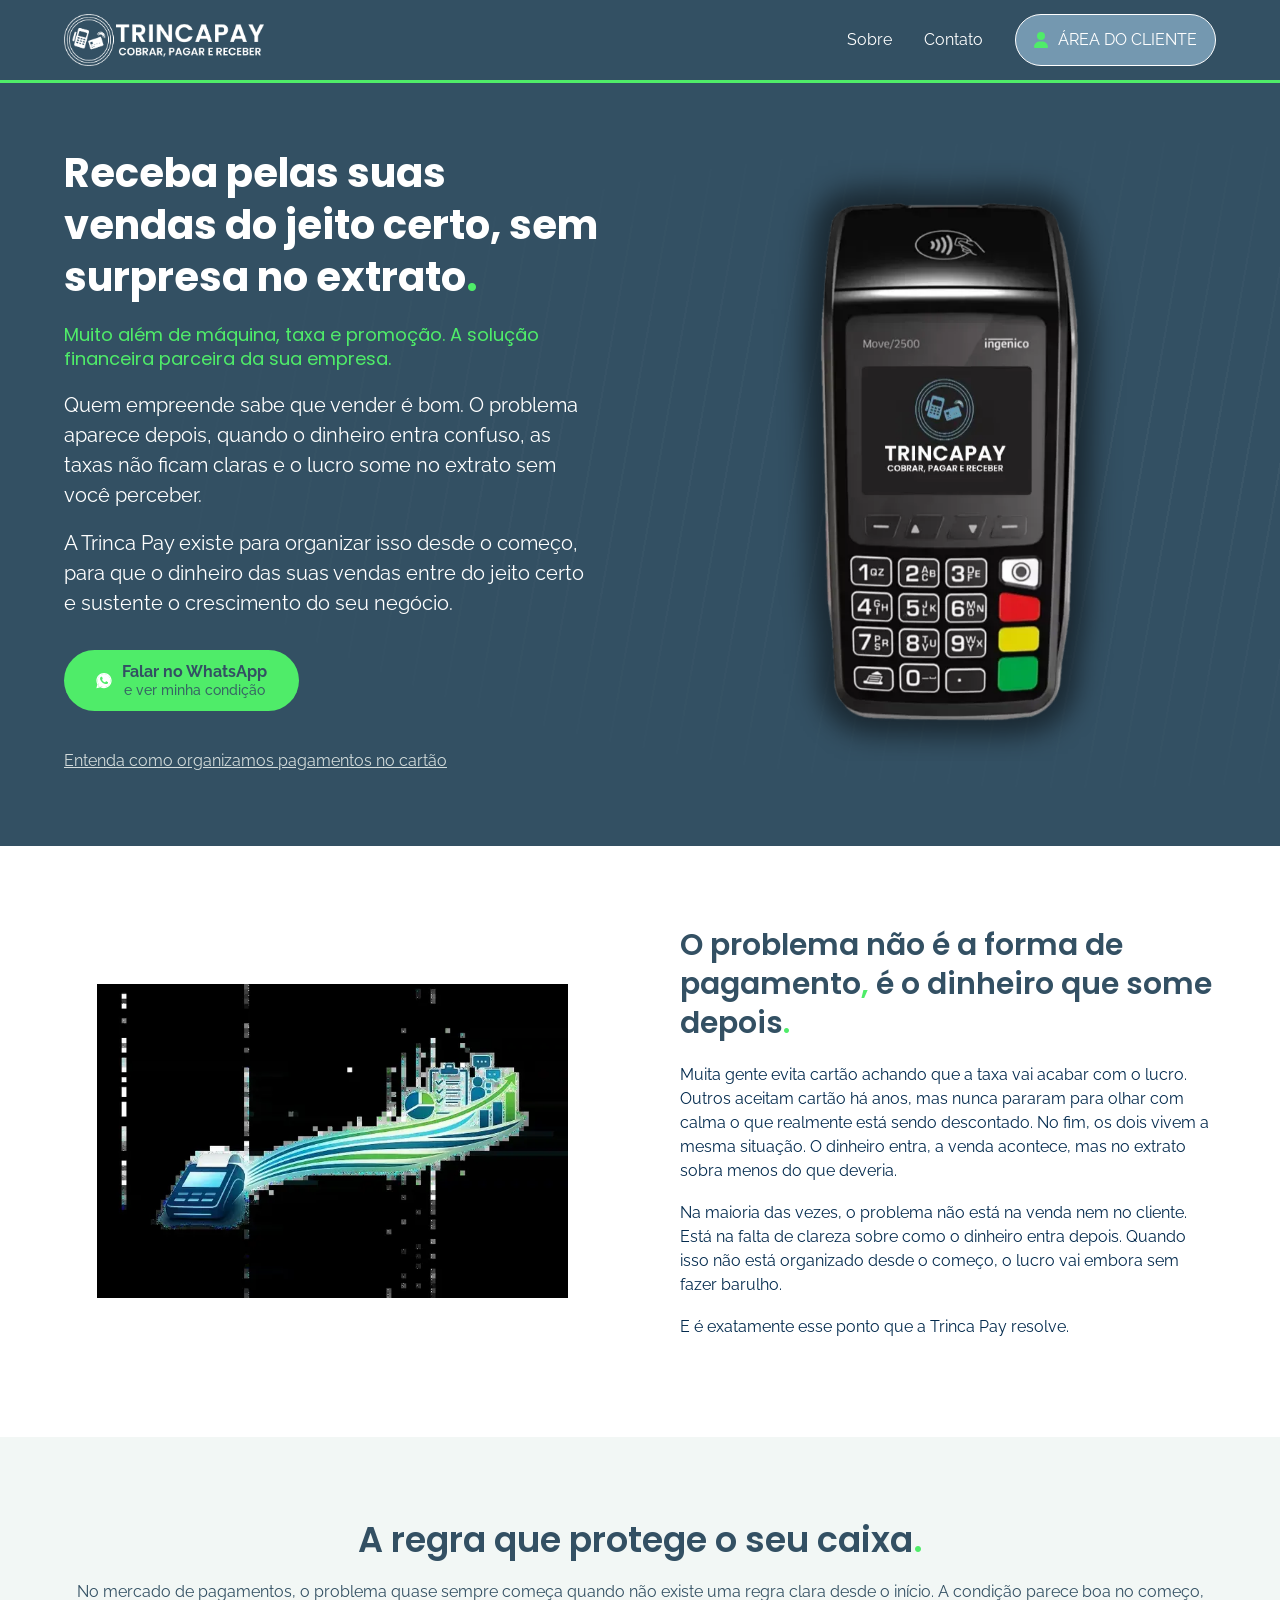
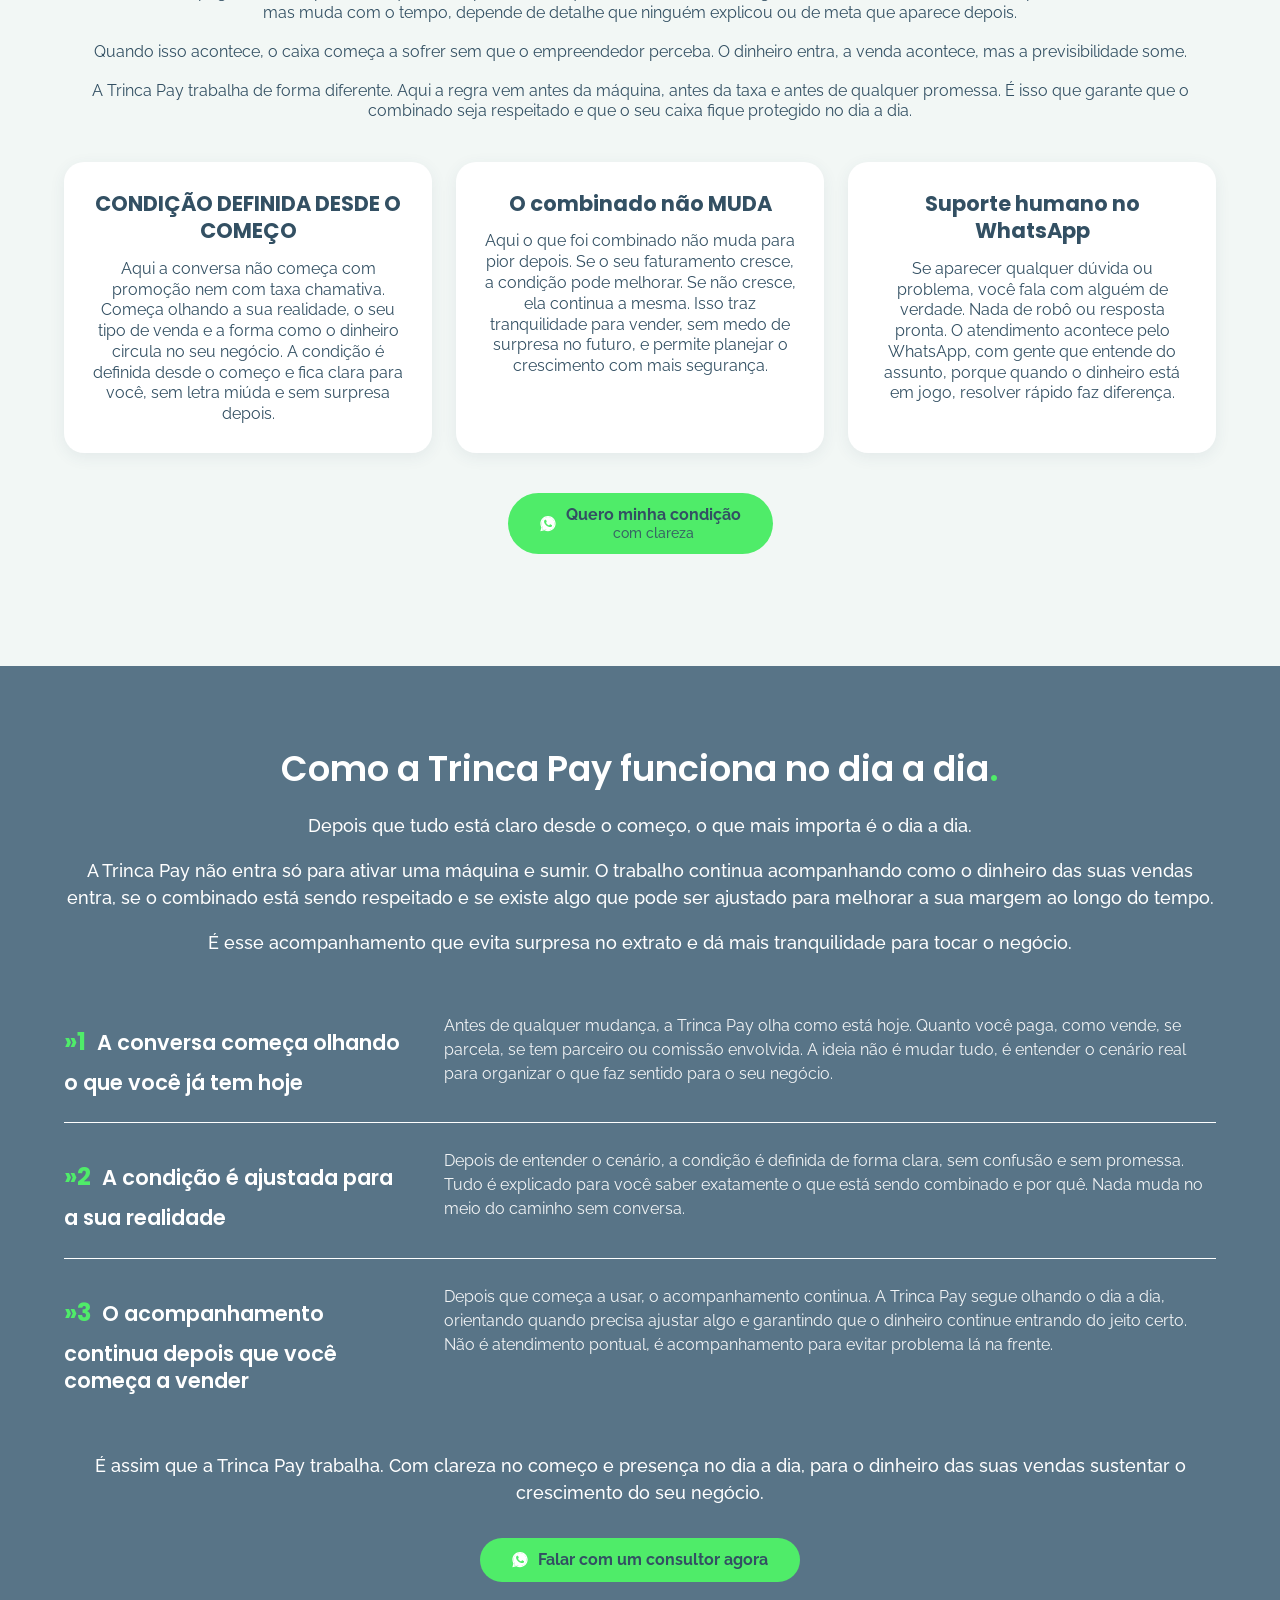
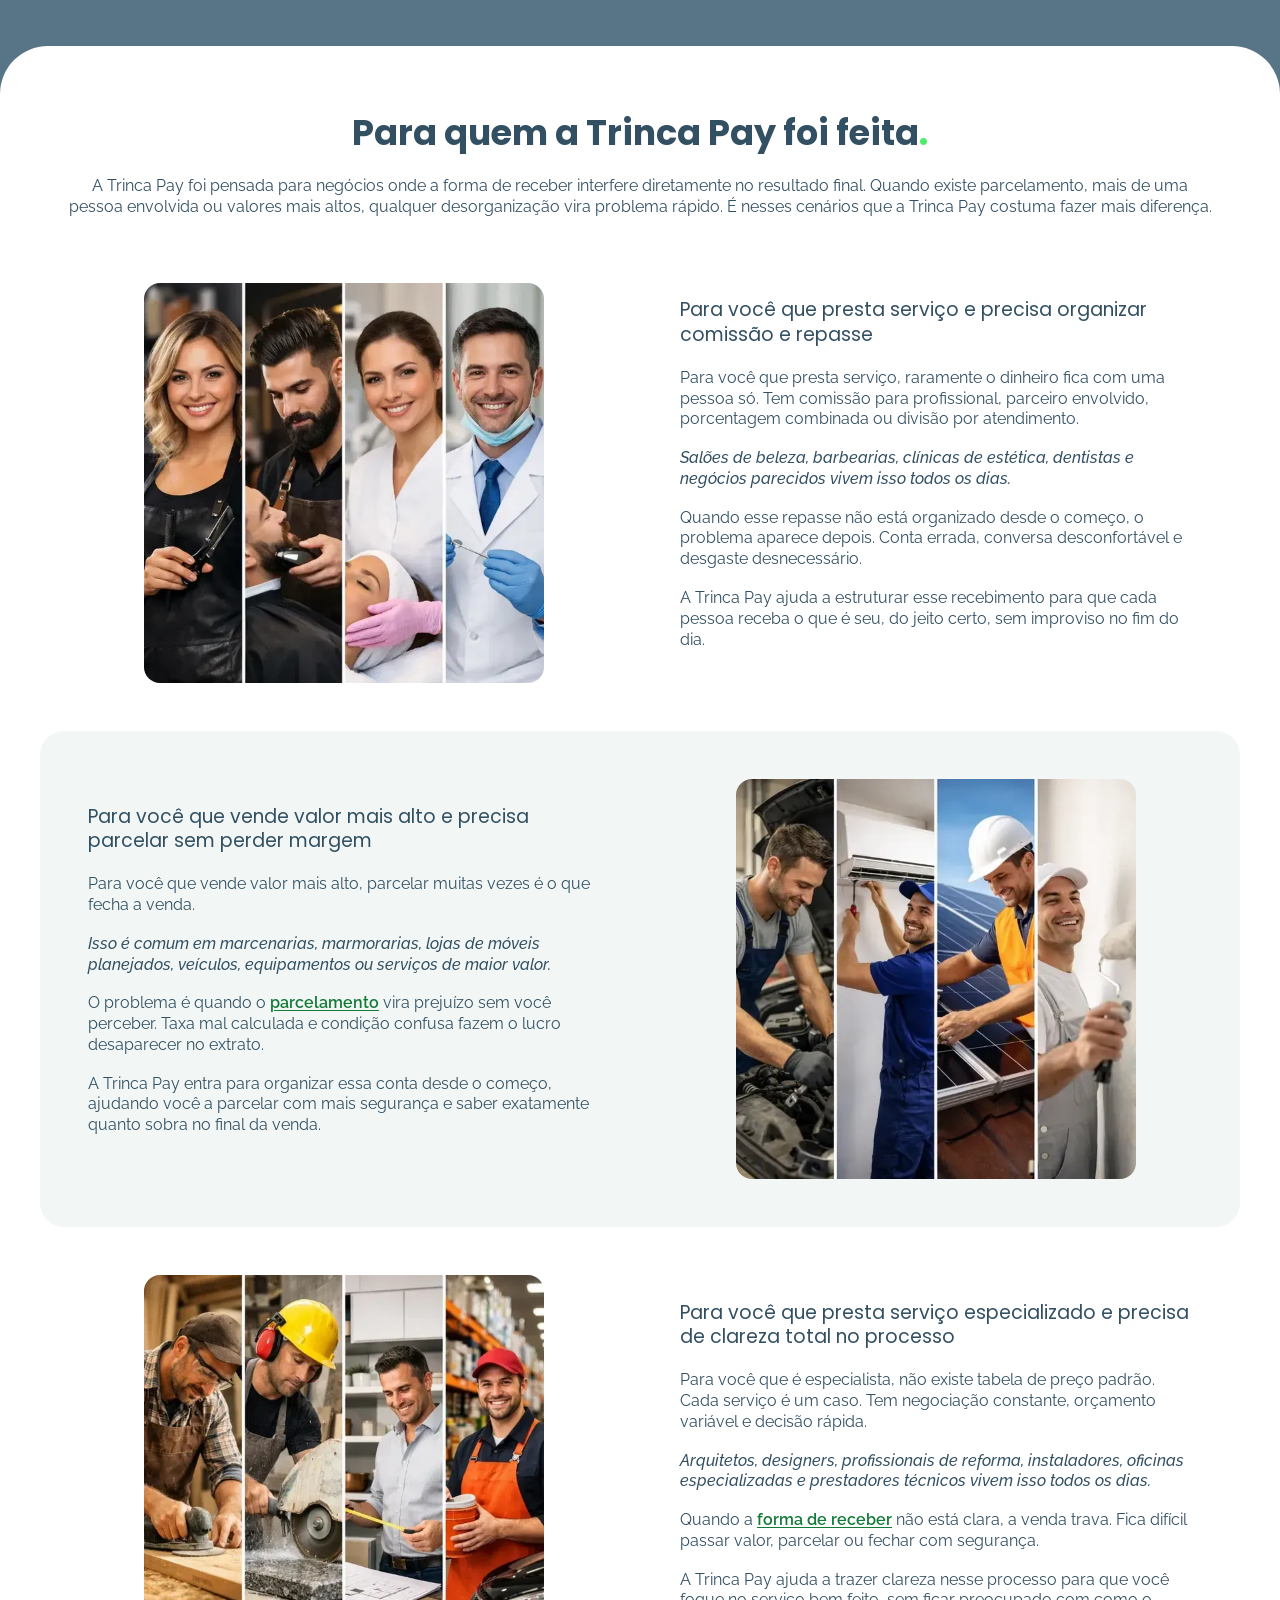
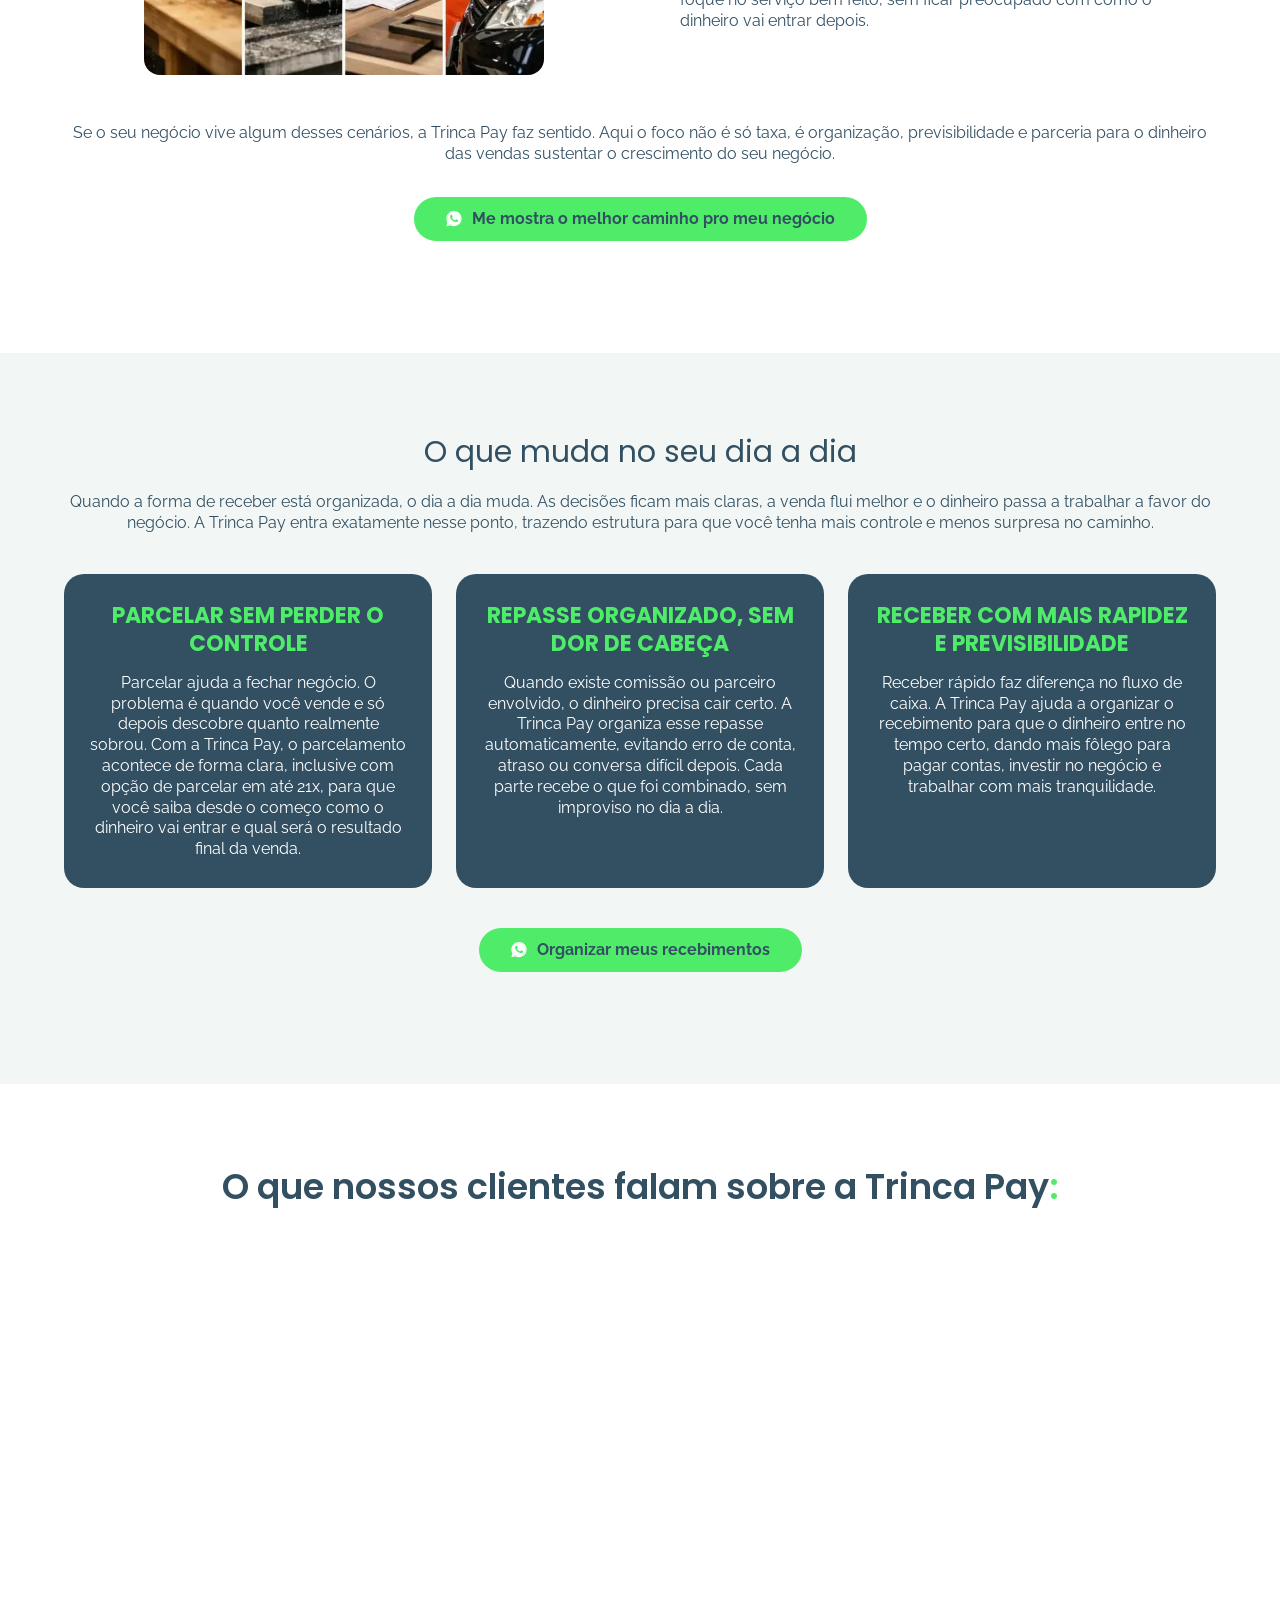
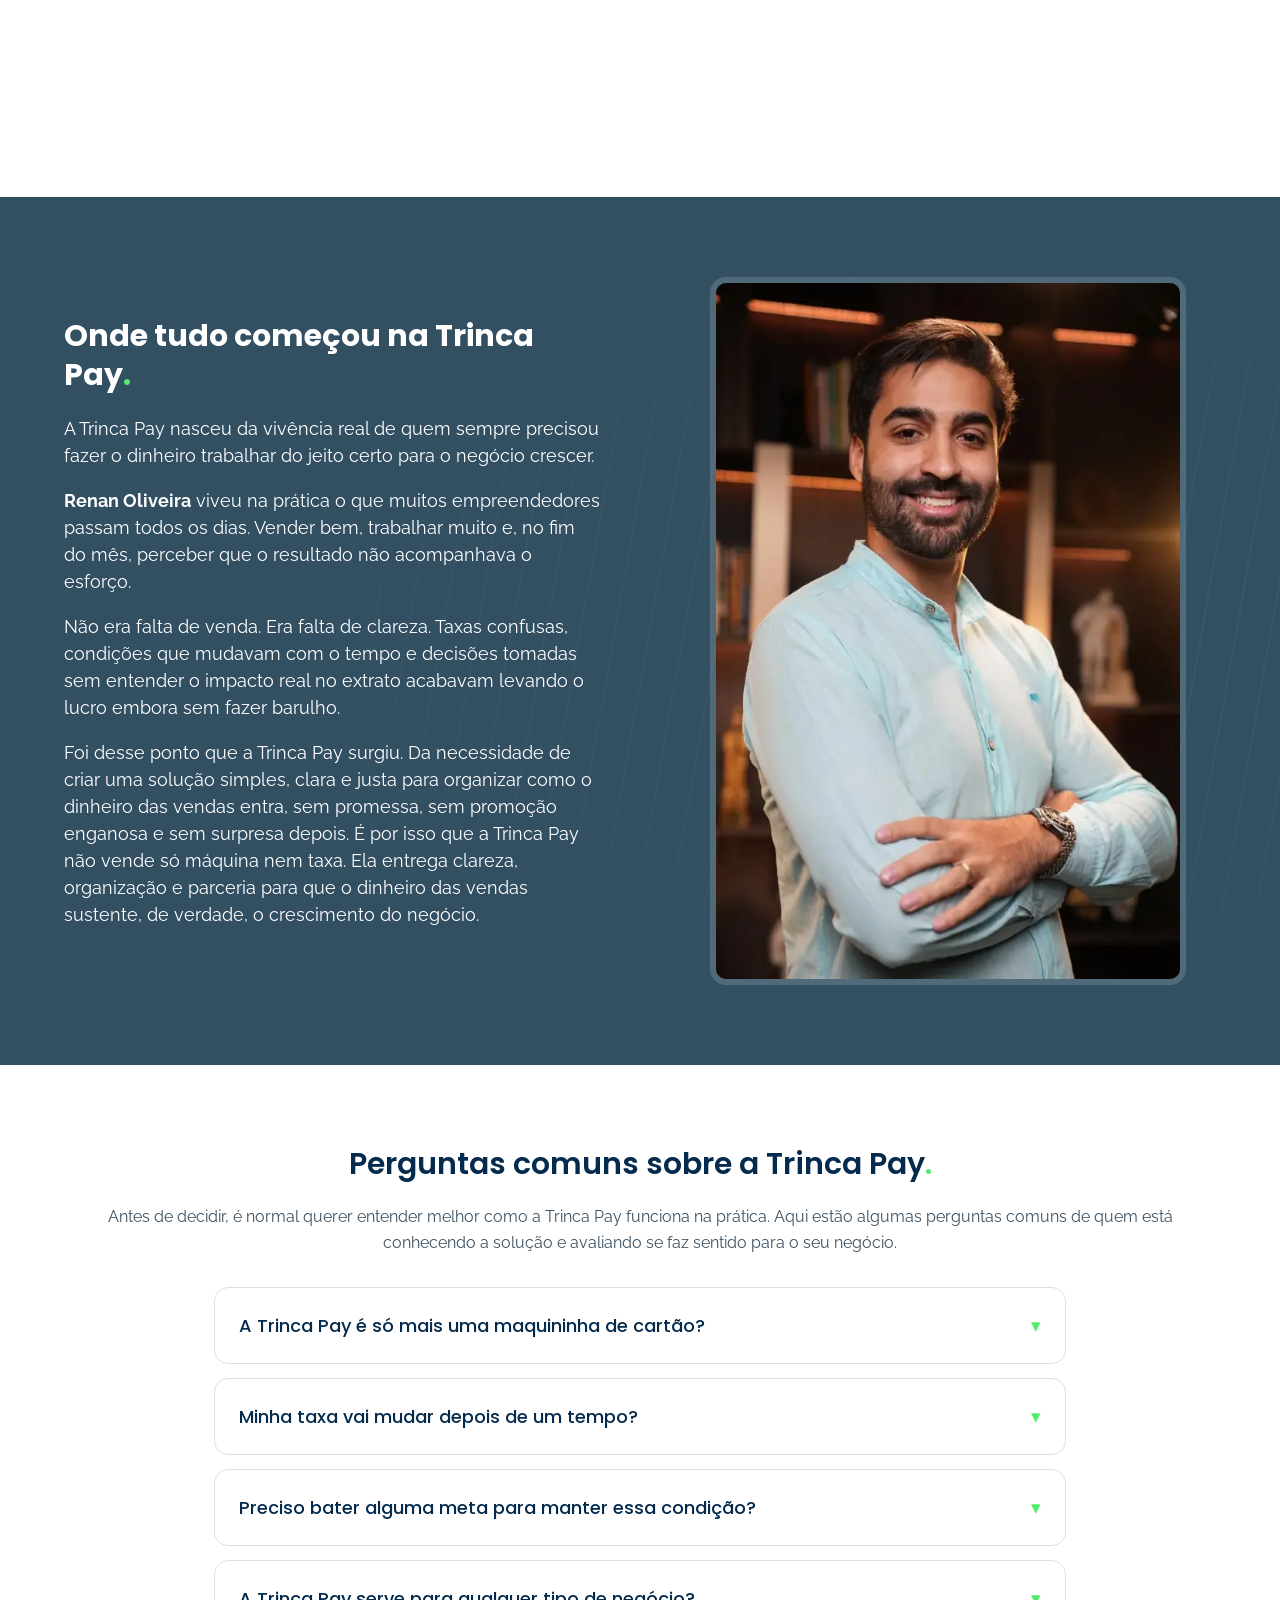
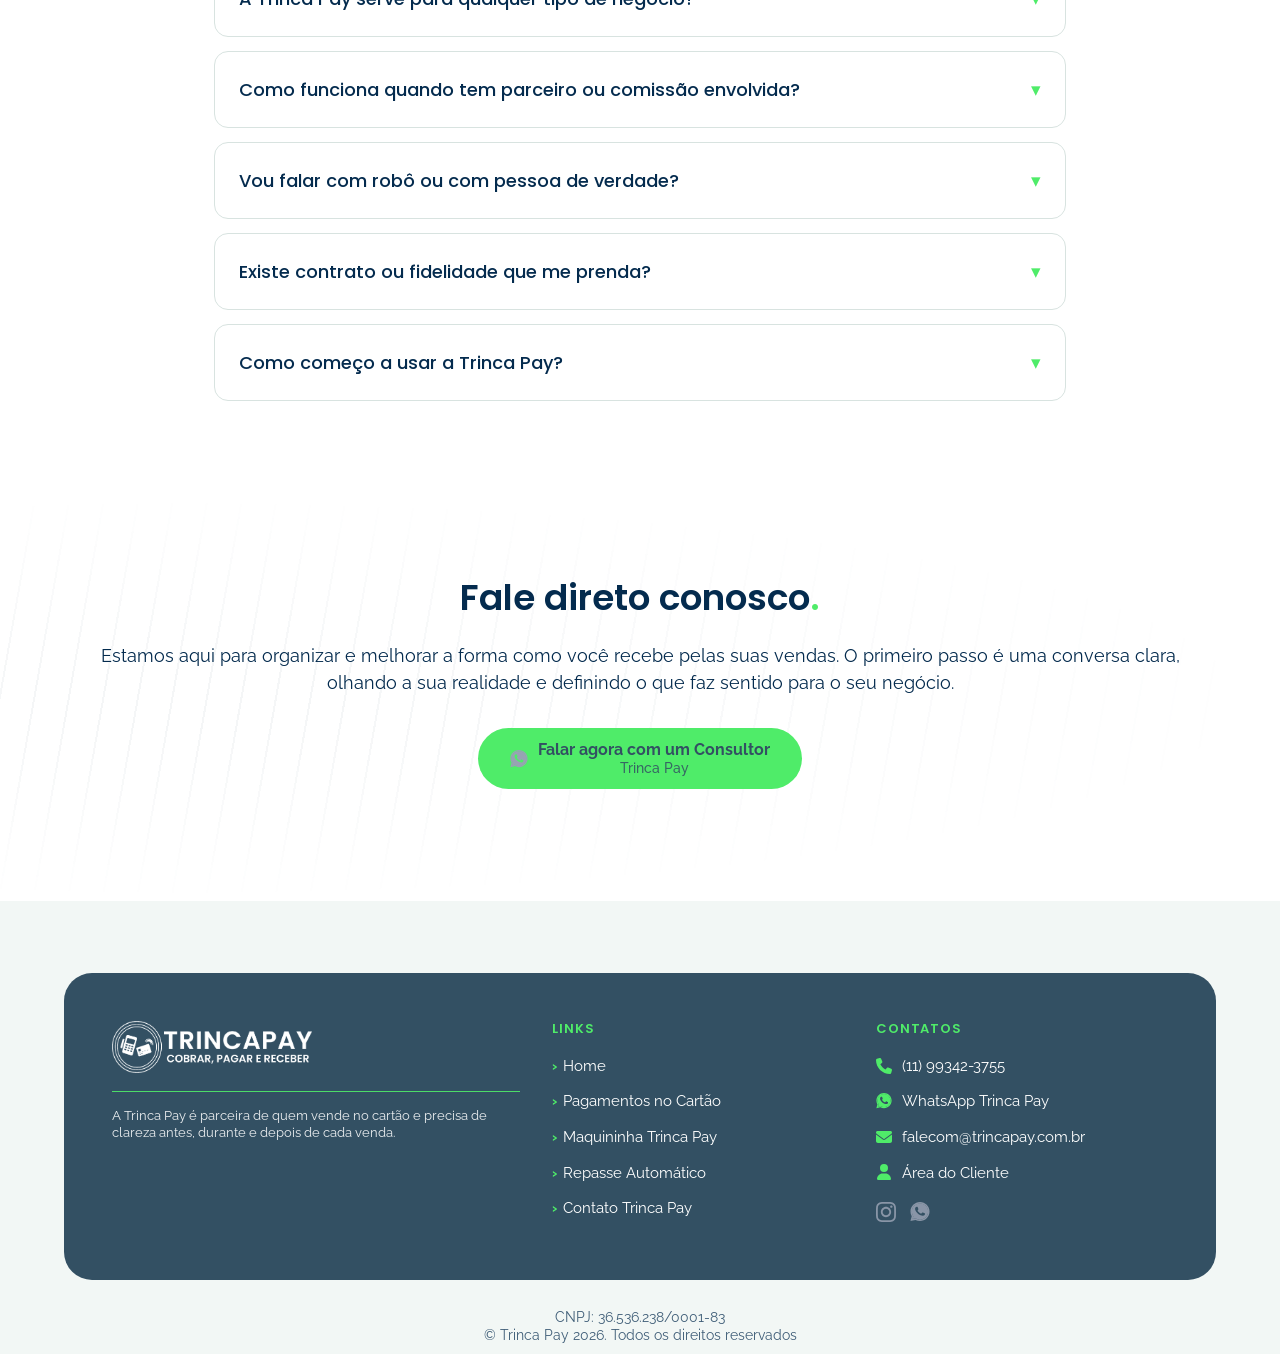
==== commit 362d243f: "Sobe pra 100%: contraste do painel azul (AA) + imagens responsivas (srcset mobile)" ====
--- a/index.html
+++ b/index.html
@@ -23,7 +23,7 @@
 <noscript><link rel="stylesheet" href="https://fonts.googleapis.com/css2?family=Poppins:wght@400;500;600;700&family=Raleway:wght@400;500;600;700&display=swap"></noscript>
 <link rel="preconnect" href="https://images.leadconnectorhq.com">
 <link rel="icon" type="image/webp" href="/favicon.webp">
-<link rel="stylesheet" href="/assets/css/style.css?v=4">
+<link rel="stylesheet" href="/assets/css/style.css?v=5">
 
 <!-- Google Tag Manager (carregamento adiado: idle/interação do usuário, com limite de 3.5s, para não bloquear o carregamento inicial) -->
 <script>
@@ -153,8 +153,11 @@
 
 <header class="site-header">
   <div class="container">
-    <a href="/" class="logo-link" title="Trinca Pay - Cobrar, pagar e receber">
-      <img src="/assets/images/logo-trincapay.webp" alt="Trinca Pay - Cobrar, pagar e receber" width="1121" height="293" title="Trinca Pay - Cobrar, pagar e receber">
+    <a href="/" class="logo-link" title="Trinca Pay - Cobrar, pagar e receber" itemscope itemtype="https://schema.org/Organization">
+      <img src="/assets/images/logo-trincapay.webp" alt="Trinca Pay - Cobrar, pagar e receber" width="1121" height="293" title="Trinca Pay - Cobrar, pagar e receber" itemprop="logo image">
+    <meta itemprop="name" content="Trinca Pay">
+    <meta itemprop="url" content="https://trincapay.com.br">
+    <meta itemprop="telephone" content="+55-11-99342-3755">
     </a>
     <input type="checkbox" id="nav-toggle" class="nav-toggle-checkbox">
     <label for="nav-toggle" class="nav-toggle-btn" aria-label="Abrir menu">&#9776;</label>
@@ -196,7 +199,7 @@
   <section class="section-on-light">
     <div class="container">
       <div class="grid-2">
-        <div class="problema-img"><img src="/assets/images/home-estrutura-recebimento.webp" alt="Estrutura de recebimento no cartão organizada pela Trinca Pay" width="768" height="512" loading="lazy" title="Estrutura de recebimento no cartão organizada pela Trinca Pay"></div>
+        <div class="problema-img"><img src="/assets/images/home-estrutura-recebimento.webp" alt="Estrutura de recebimento no cartão organizada pela Trinca Pay" width="768" height="512" loading="lazy" title="Estrutura de recebimento no cartão organizada pela Trinca Pay" srcset="/assets/images/home-estrutura-recebimento-mobile.webp 688w, /assets/images/home-estrutura-recebimento.webp 768w" sizes="(max-width:768px) 344px, 471px"></div>
         <div>
           <h2>O problema não é a forma de pagamento<span class="accent">,</span> é o dinheiro que some depois<span class="accent">.</span></h2>
           <p>Muita gente evita cartão achando que a taxa vai acabar com o lucro. Outros aceitam cartão há anos, mas nunca pararam para olhar com calma o que realmente está sendo descontado. No fim, os dois vivem a mesma situação. O dinheiro entra, a venda acontece, mas no extrato sobra menos do que deveria.</p>
@@ -281,7 +284,7 @@
 
     <div class="container audience-row">
       <div class="grid-2">
-        <div class="photo-strip"><img src="/assets/images/barbearias-saloes.webp" alt="Trinca Pay para barbearias e salões que precisam organizar recebimentos" width="716" height="716" loading="lazy" title="Trinca Pay para barbearias e salões que precisam organizar recebimentos"></div>
+        <div class="photo-strip"><img src="/assets/images/barbearias-saloes.webp" alt="Trinca Pay para barbearias e salões que precisam organizar recebimentos" width="716" height="716" loading="lazy" title="Trinca Pay para barbearias e salões que precisam organizar recebimentos" srcset="/assets/images/barbearias-saloes-mobile.webp 600w, /assets/images/barbearias-saloes.webp 716w" sizes="(max-width:768px) 300px, 400px"></div>
         <div>
           <h3>Para você que presta serviço e precisa organizar comissão e repasse</h3>
           <p>Para você que presta serviço, raramente o dinheiro fica com uma pessoa só. Tem comissão para profissional, parceiro envolvido, porcentagem combinada ou divisão por atendimento.</p>
@@ -301,13 +304,13 @@
           <p>O problema é quando o <a class="accent-link" href="/pagamentos-no-cartao" title="parcelamento">parcelamento</a> vira prejuízo sem você perceber. Taxa mal calculada e condição confusa fazem o lucro desaparecer no extrato.</p>
           <p>A Trinca Pay entra para organizar essa conta desde o começo, ajudando você a parcelar com mais segurança e saber exatamente quanto sobra no final da venda.</p>
         </div>
-        <div class="photo-strip"><img src="/assets/images/valor-alto-parcelamento.webp" alt="Trinca Pay para negócios de valor mais alto que precisam parcelar sem perder margem" width="716" height="716" loading="lazy" title="Trinca Pay para negócios de valor mais alto que precisam parcelar sem perder margem"></div>
+        <div class="photo-strip"><img src="/assets/images/valor-alto-parcelamento.webp" alt="Trinca Pay para negócios de valor mais alto que precisam parcelar sem perder margem" width="716" height="716" loading="lazy" title="Trinca Pay para negócios de valor mais alto que precisam parcelar sem perder margem" srcset="/assets/images/valor-alto-parcelamento-mobile.webp 600w, /assets/images/valor-alto-parcelamento.webp 716w" sizes="(max-width:768px) 300px, 400px"></div>
       </div>
     </div>
 
     <div class="container audience-row">
       <div class="grid-2">
-        <div class="photo-strip"><img src="/assets/images/prestadores-servico.webp" alt="Trinca Pay para prestadores de serviço especializado que buscam clareza nos pagamentos" width="716" height="716" loading="lazy" title="Trinca Pay para prestadores de serviço especializado que buscam clareza nos pagamentos"></div>
+        <div class="photo-strip"><img src="/assets/images/prestadores-servico.webp" alt="Trinca Pay para prestadores de serviço especializado que buscam clareza nos pagamentos" width="716" height="716" loading="lazy" title="Trinca Pay para prestadores de serviço especializado que buscam clareza nos pagamentos" srcset="/assets/images/prestadores-servico-mobile.webp 600w, /assets/images/prestadores-servico.webp 716w" sizes="(max-width:768px) 300px, 400px"></div>
         <div>
           <h3>Para você que presta serviço especializado e precisa de clareza total no processo</h3>
           <p>Para você que é especialista, não existe tabela de preço padrão. Cada serviço é um caso. Tem negociação constante, orçamento variável e decisão rápida.</p>
@@ -379,7 +382,7 @@
         <p>Foi desse ponto que a Trinca Pay surgiu. Da necessidade de criar uma solução simples, clara e justa para organizar como o dinheiro das vendas entra, sem promessa, sem promoção enganosa e sem surpresa depois. É por isso que a Trinca Pay não vende só máquina nem taxa. Ela entrega clareza, organização e parceria para que o dinheiro das vendas sustente, de verdade, o crescimento do negócio.</p>
       </div>
       <div class="founder-photo">
-        <img src="/assets/images/renan-oliveira-fundador.webp" alt="Renan Oliveira, fundador da Trinca Pay" width="853" height="1280" loading="lazy" title="Renan Oliveira, fundador da Trinca Pay">
+        <img src="/assets/images/renan-oliveira-fundador.webp" alt="Renan Oliveira, fundador da Trinca Pay" width="853" height="1280" loading="lazy" title="Renan Oliveira, fundador da Trinca Pay" srcset="/assets/images/renan-oliveira-fundador-mobile.webp 600w, /assets/images/renan-oliveira-fundador.webp 853w" sizes="(max-width:768px) 300px, 476px">
       </div>
     </div>
   </section>
@@ -433,7 +436,7 @@
       <p>Estamos aqui para organizar e melhorar a forma como você recebe pelas suas vendas. O primeiro passo é uma conversa clara, olhando a sua realidade e definindo o que faz sentido para o seu negócio.</p>
       <div class="btn-wrap">
         <a class="btn-cta" href="https://wa.me/5511993423755?text=Ol%C3%A1%2C%20cheguei%20at%C3%A9%20o%20final%20do%20site%20da%20TrincaPay%20e%20quero%20falar%20com%20um%20consultor." target="_blank" rel="noopener" title="Falar agora com um Consultor Trinca Pay">
-          <img class="btn-icon" src="/assets/images/icon-whatsapp.svg" alt="" width="20" height="20" loading="lazy">
+          <img class="btn-icon" src="/assets/images/icon-whatsapp.svg" alt="Ícone do WhatsApp" title="Ícone do WhatsApp" width="20" height="20" loading="lazy">
           <span>Falar agora com um Consultor<span class="btn-sub">Trinca Pay</span></span>
         </a>
       </div>
--- a/assets/css/style.css
+++ b/assets/css/style.css
@@ -11,7 +11,7 @@
 :root {
   --color-bg-dark: #335063;       /* fundo petróleo - header, hero, seções escuras */
   --color-bg-dark-card: #4a6d84;  /* cartões sobre fundo escuro (levemente mais claro) */
-  --color-bg-panel-blue: rgb(116, 152, 176); /* azul claro da seção "A regra..." (igual produção) */
+  --color-bg-panel-blue: rgb(88, 116, 135); /* azul-acinzentado escurecido (contraste AA p/ texto branco: 4.93:1) */
   --color-accent: #4FEC69;        /* verde destaque - títulos, botões, fundos */
   --color-accent-text: #117A37;   /* verde escurecido para texto/links sobre fundo claro (contraste AA) */
   --color-white: #ffffff;
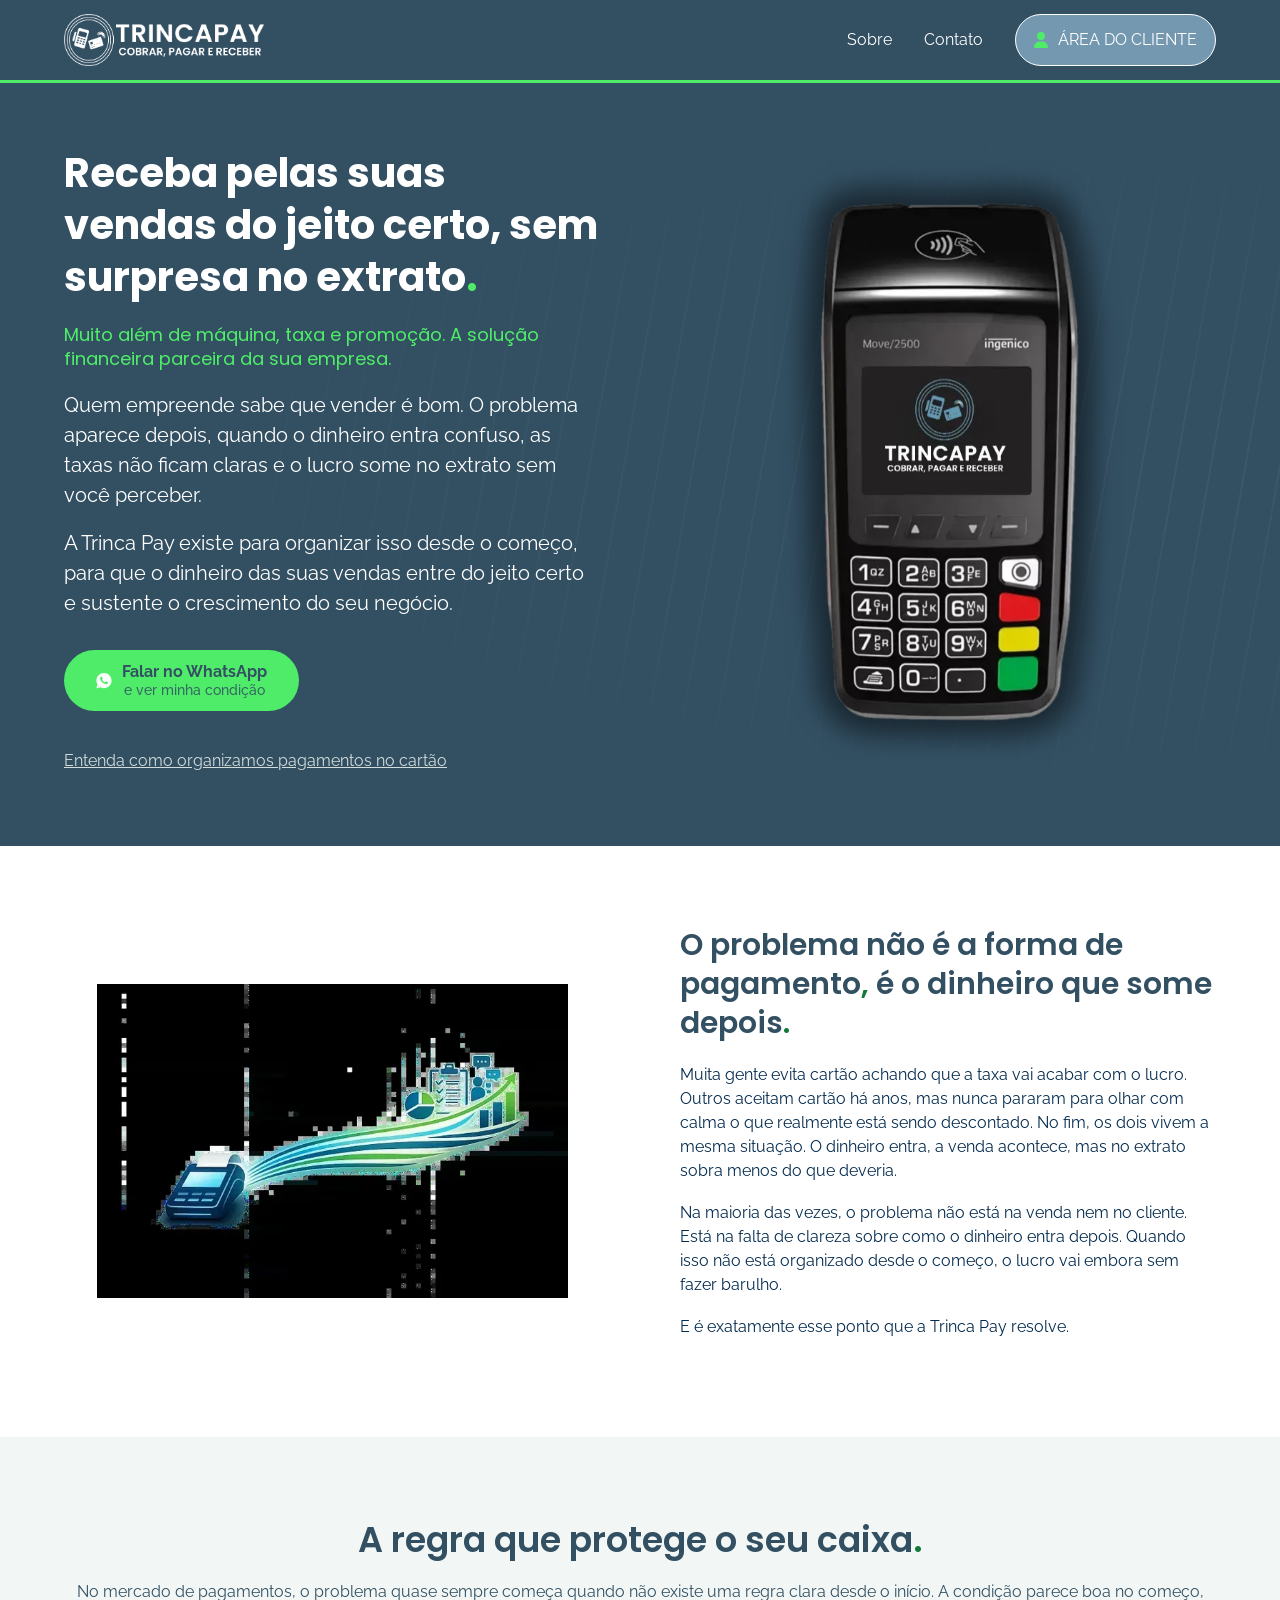
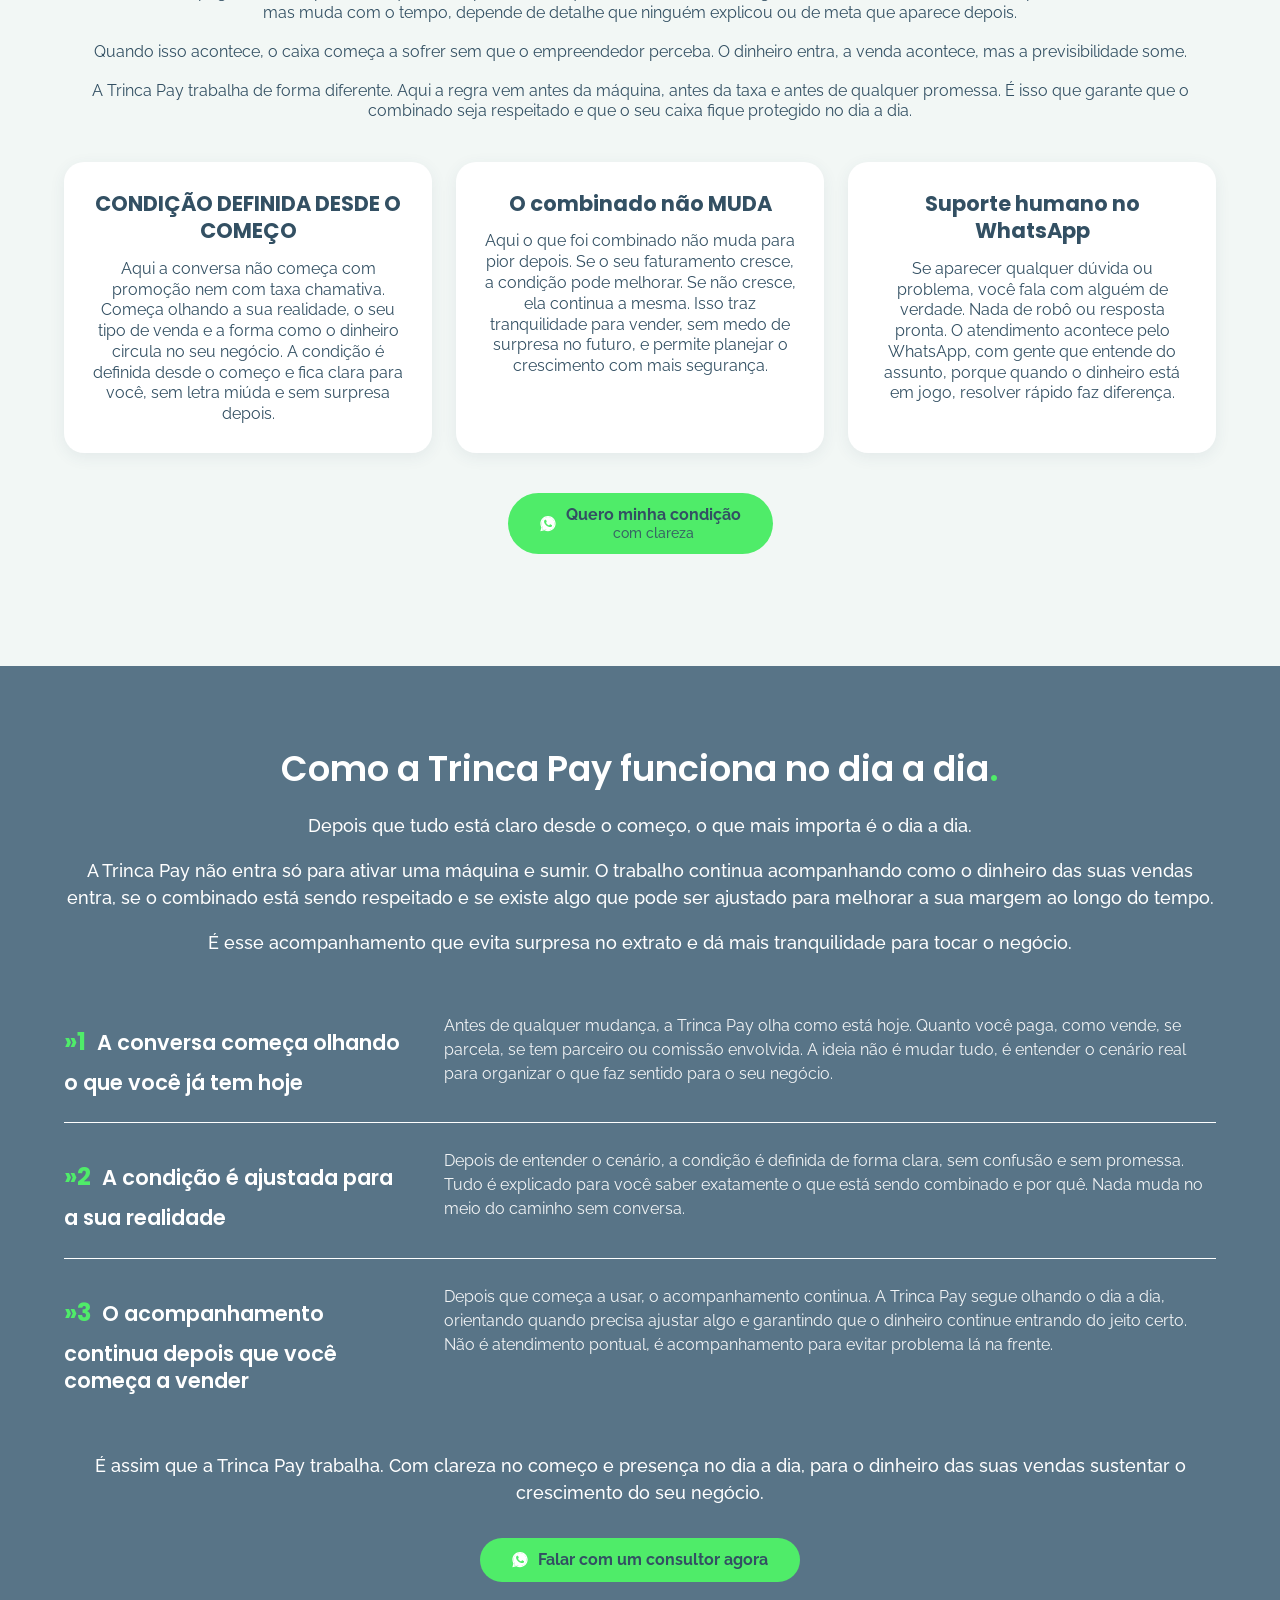
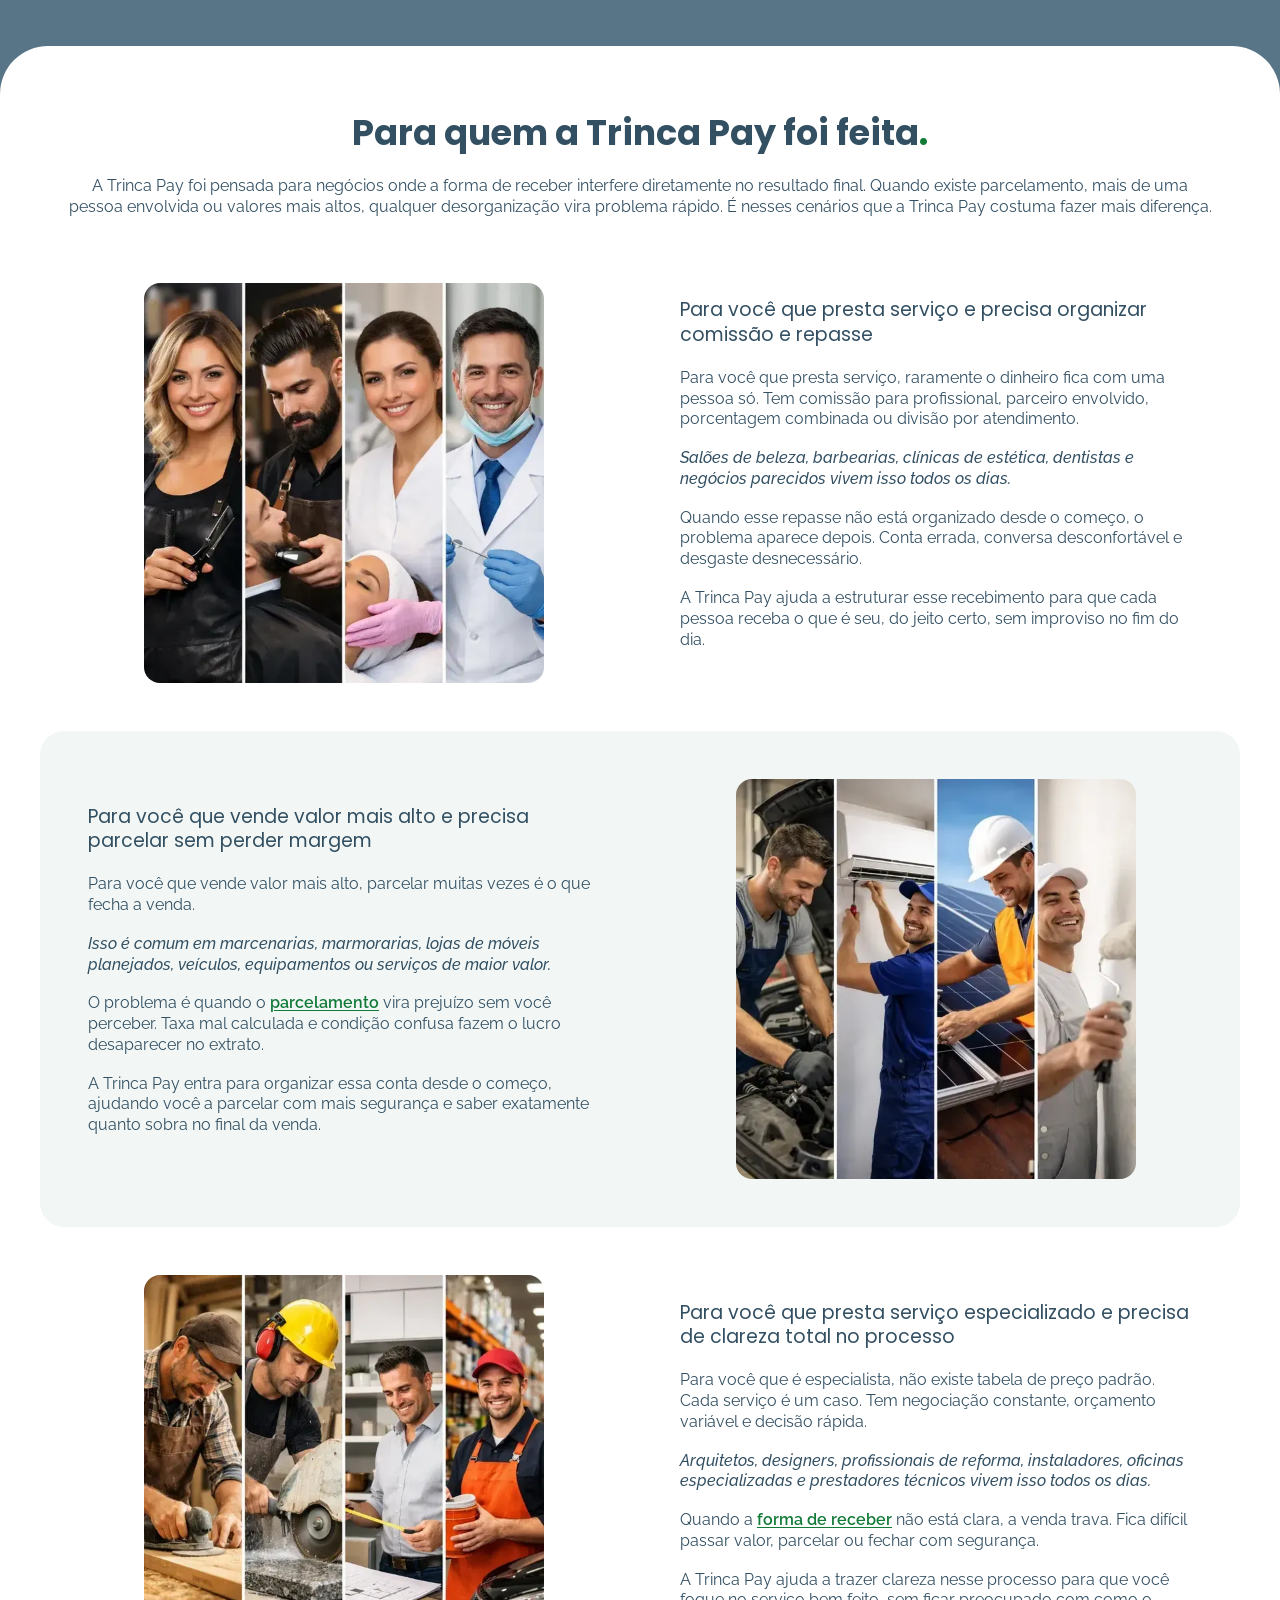
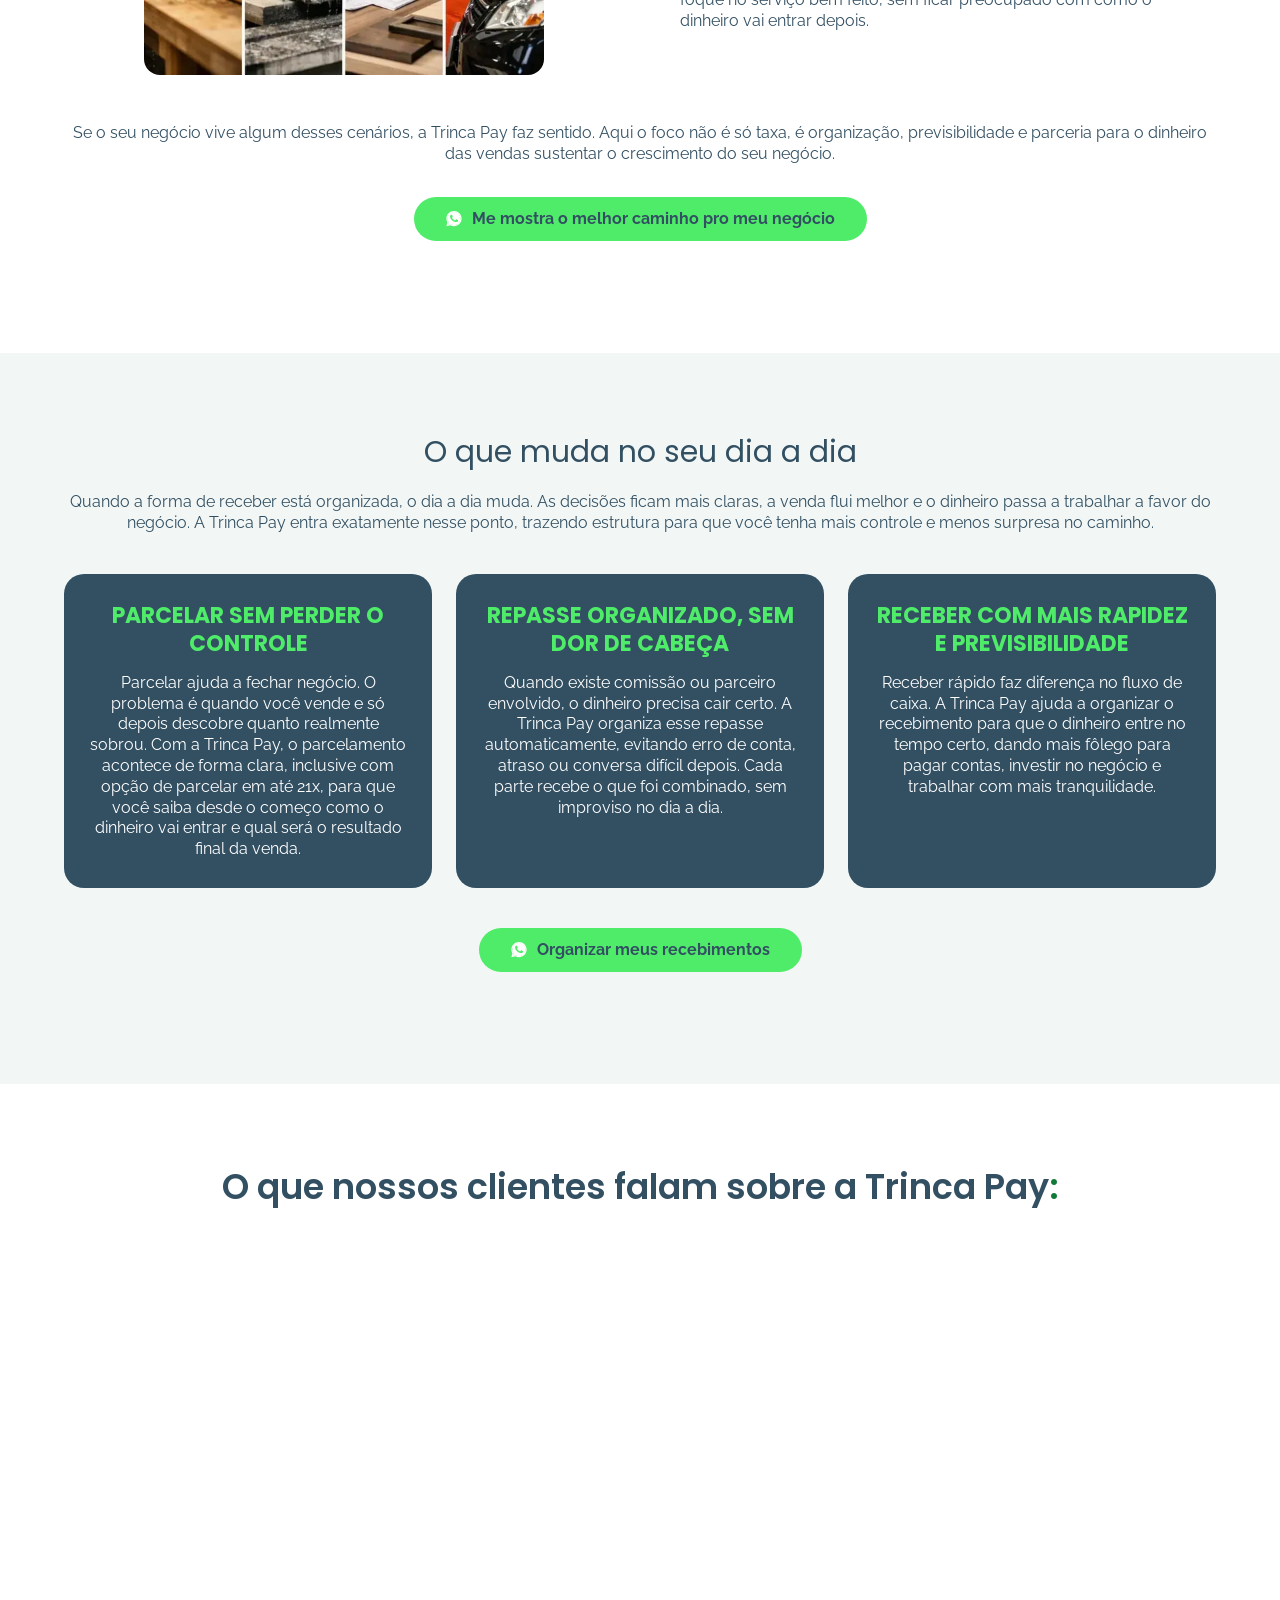
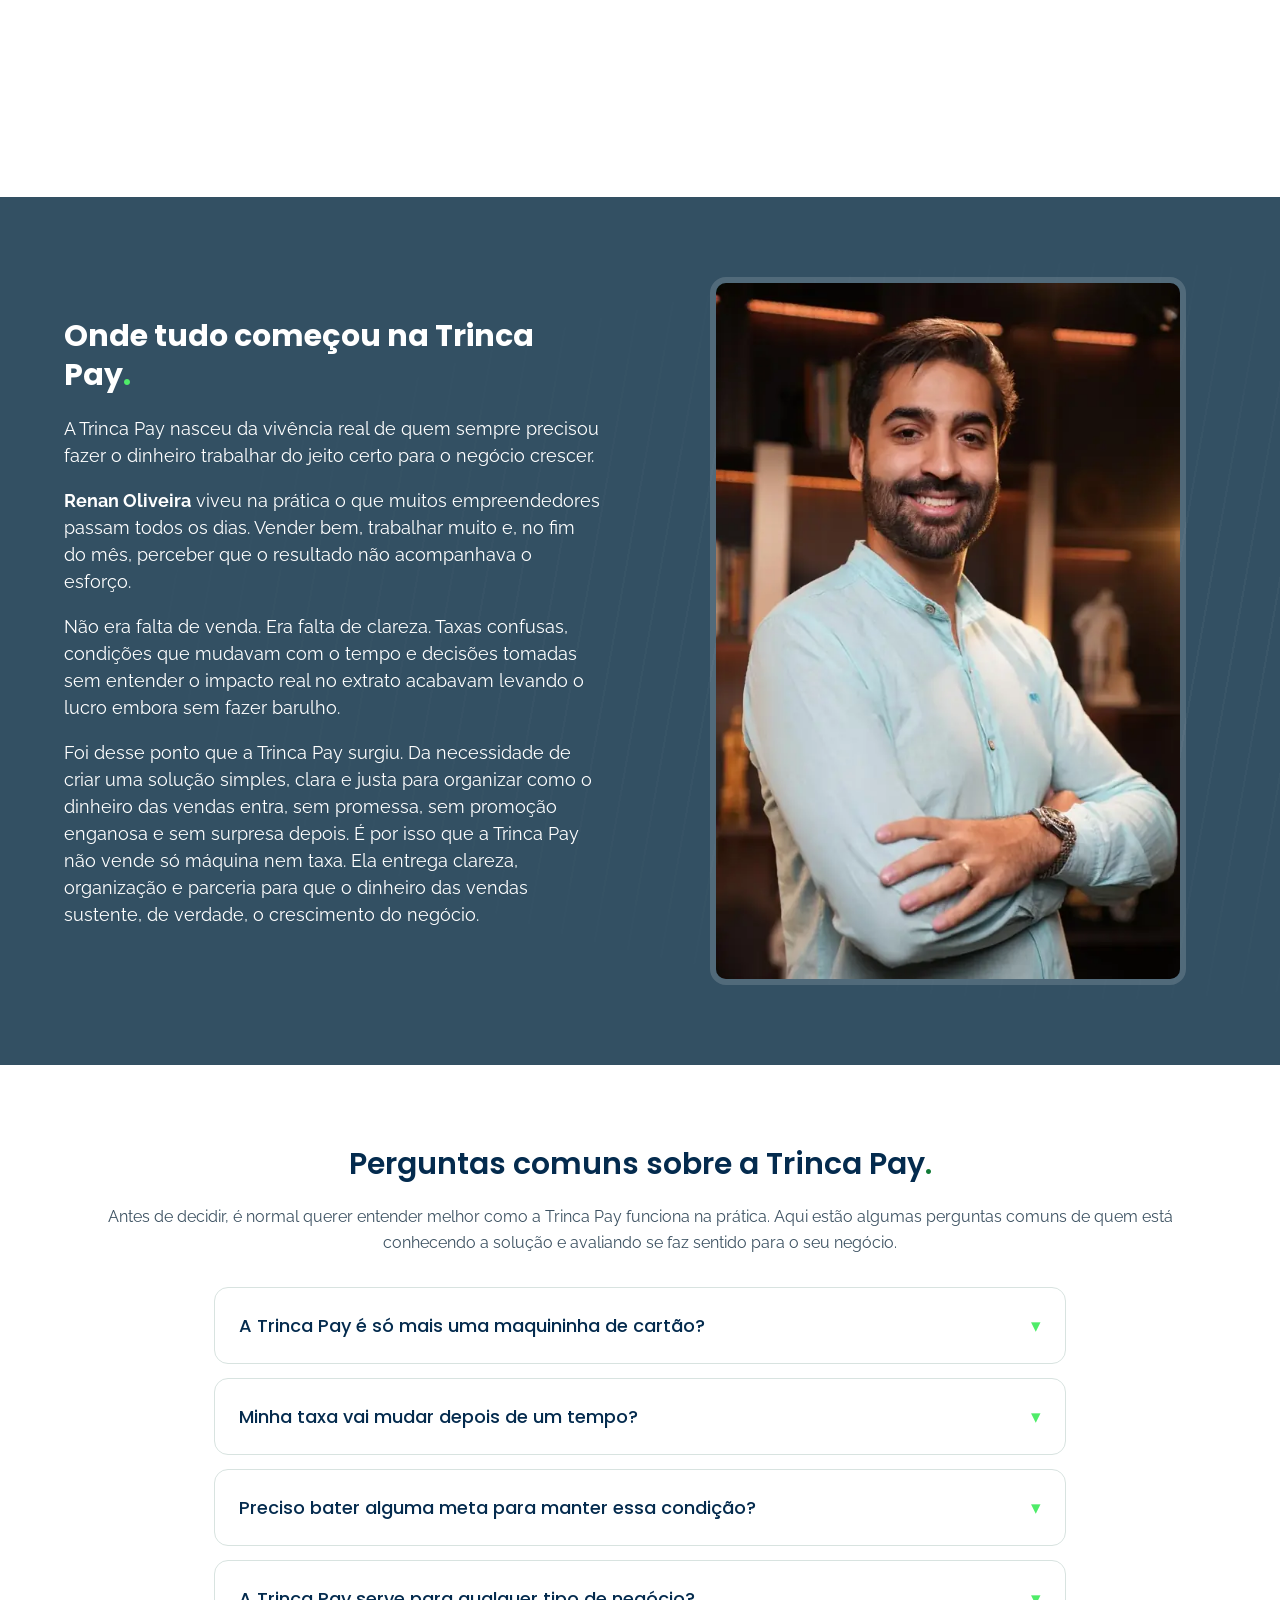
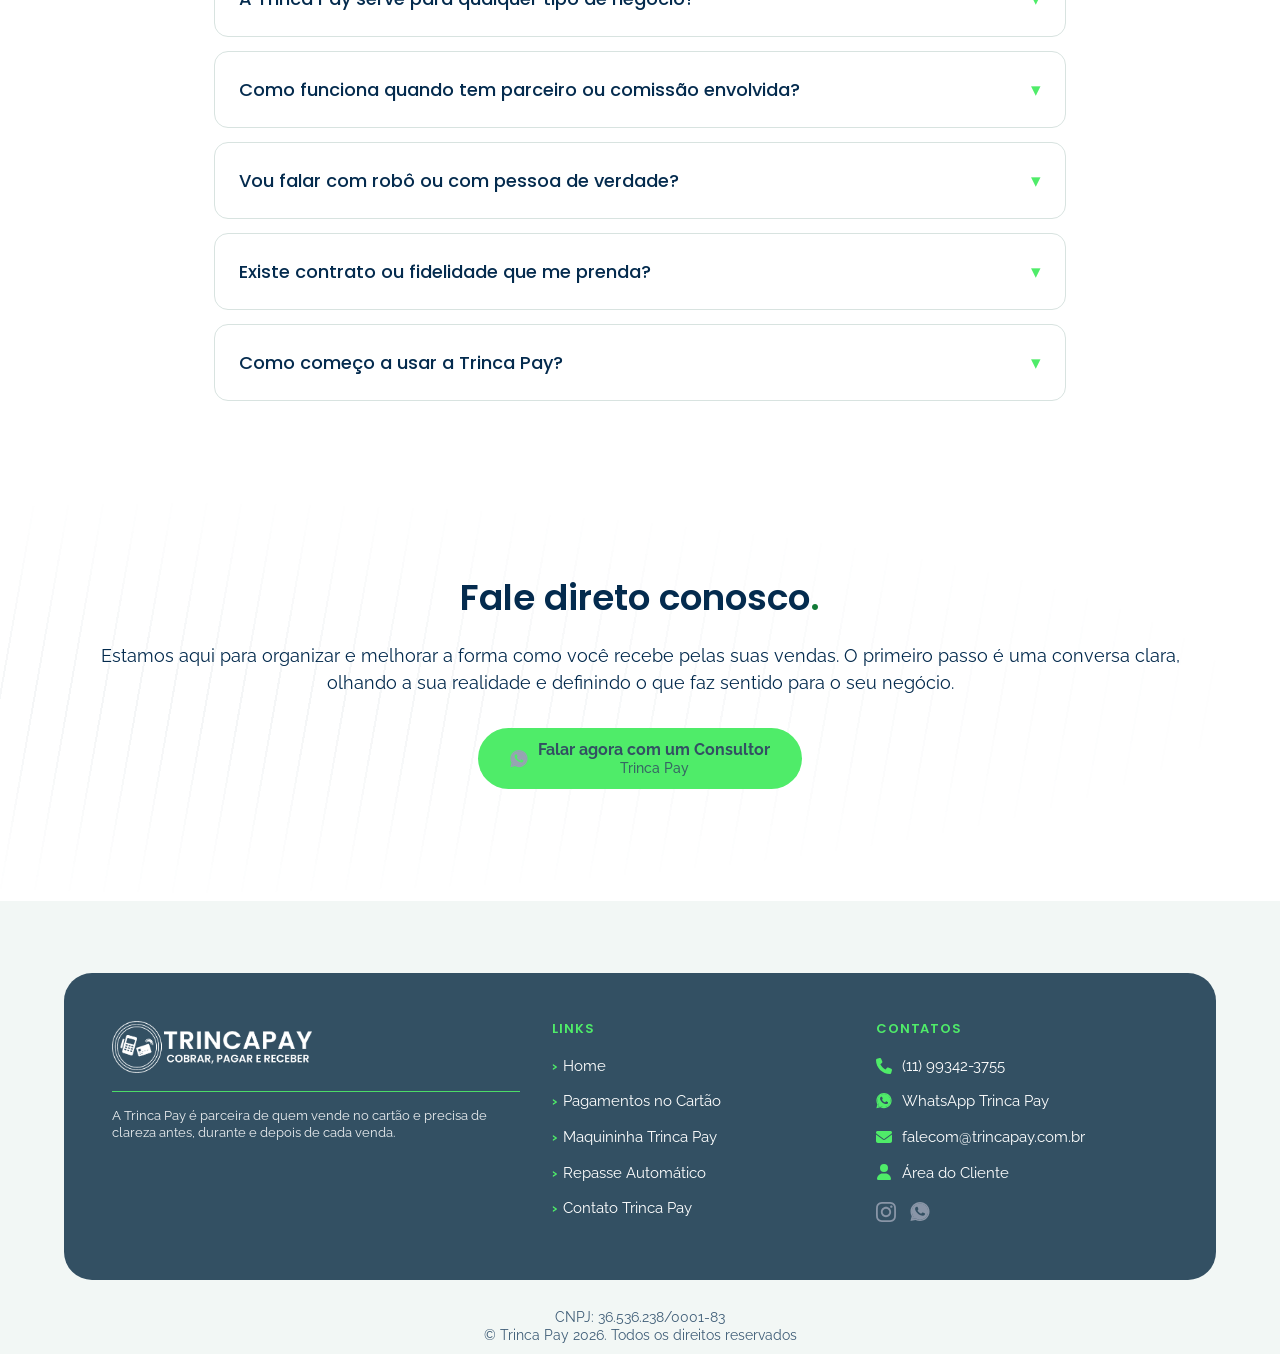
==== commit 1b61e904: "Corrige ultimo ponto de contraste (verde .accent sobre fundo claro)" ====
--- a/index.html
+++ b/index.html
@@ -3,7 +3,7 @@
 <head>
 <meta charset="UTF-8">
 <meta name="viewport" content="width=device-width, initial-scale=1">
-<title>Pagamentos no Cartão com Estrutura e Suporte Humano | Trinca Pay</title>
+<title>Pagamentos no Cartão sem Surpresa no Extrato | Trinca Pay</title>
 <meta name="description" content="A Trinca Pay organiza pagamentos no cartão para empresas com condições claras desde o início, repasse automático e suporte humano no WhatsApp, sem surpresa no extrato.">
 <meta name="keywords" content="meios de pagamento, recebimentos no cartão, condições justas, Trinca Pay">
 <meta name="author" content="Trinca Pay">
@@ -11,7 +11,7 @@
 <link rel="canonical" href="https://trincapay.com.br/">
 
 <meta property="og:type" content="website">
-<meta property="og:title" content="Pagamentos no Cartão com Estrutura e Suporte Humano | Trinca Pay">
+<meta property="og:title" content="Pagamentos no Cartão sem Surpresa no Extrato | Trinca Pay">
 <meta property="og:description" content="A Trinca Pay organiza pagamentos no cartão para empresas com condições claras desde o início, repasse automático e suporte humano no WhatsApp, sem surpresa no extrato.">
 <meta property="og:image" content="/og-share-image.jpg">
 <meta property="og:url" content="https://trincapay.com.br/">
@@ -23,7 +23,7 @@
 <noscript><link rel="stylesheet" href="https://fonts.googleapis.com/css2?family=Poppins:wght@400;500;600;700&family=Raleway:wght@400;500;600;700&display=swap"></noscript>
 <link rel="preconnect" href="https://images.leadconnectorhq.com">
 <link rel="icon" type="image/webp" href="/favicon.webp">
-<link rel="stylesheet" href="/assets/css/style.css?v=5">
+<link rel="stylesheet" href="/assets/css/style.css?v=6">
 
 <!-- Google Tag Manager (carregamento adiado: idle/interação do usuário, com limite de 3.5s, para não bloquear o carregamento inicial) -->
 <script>
--- a/assets/css/style.css
+++ b/assets/css/style.css
@@ -64,6 +64,7 @@
 p { margin: 0 0 18px; font-size: 1rem; }
 
 .accent { color: var(--color-accent); }
+.section-on-light .accent { color: var(--color-accent-text); } /* verde escurecido sobre fundo claro (contraste AA) */
 
 .section-on-dark h1, .section-on-dark h2, .section-on-dark h3, .section-on-dark p { color: var(--color-text-on-dark); }
 .section-on-light h1, .section-on-light h2, .section-on-light h3 { color: var(--color-text-on-light); }
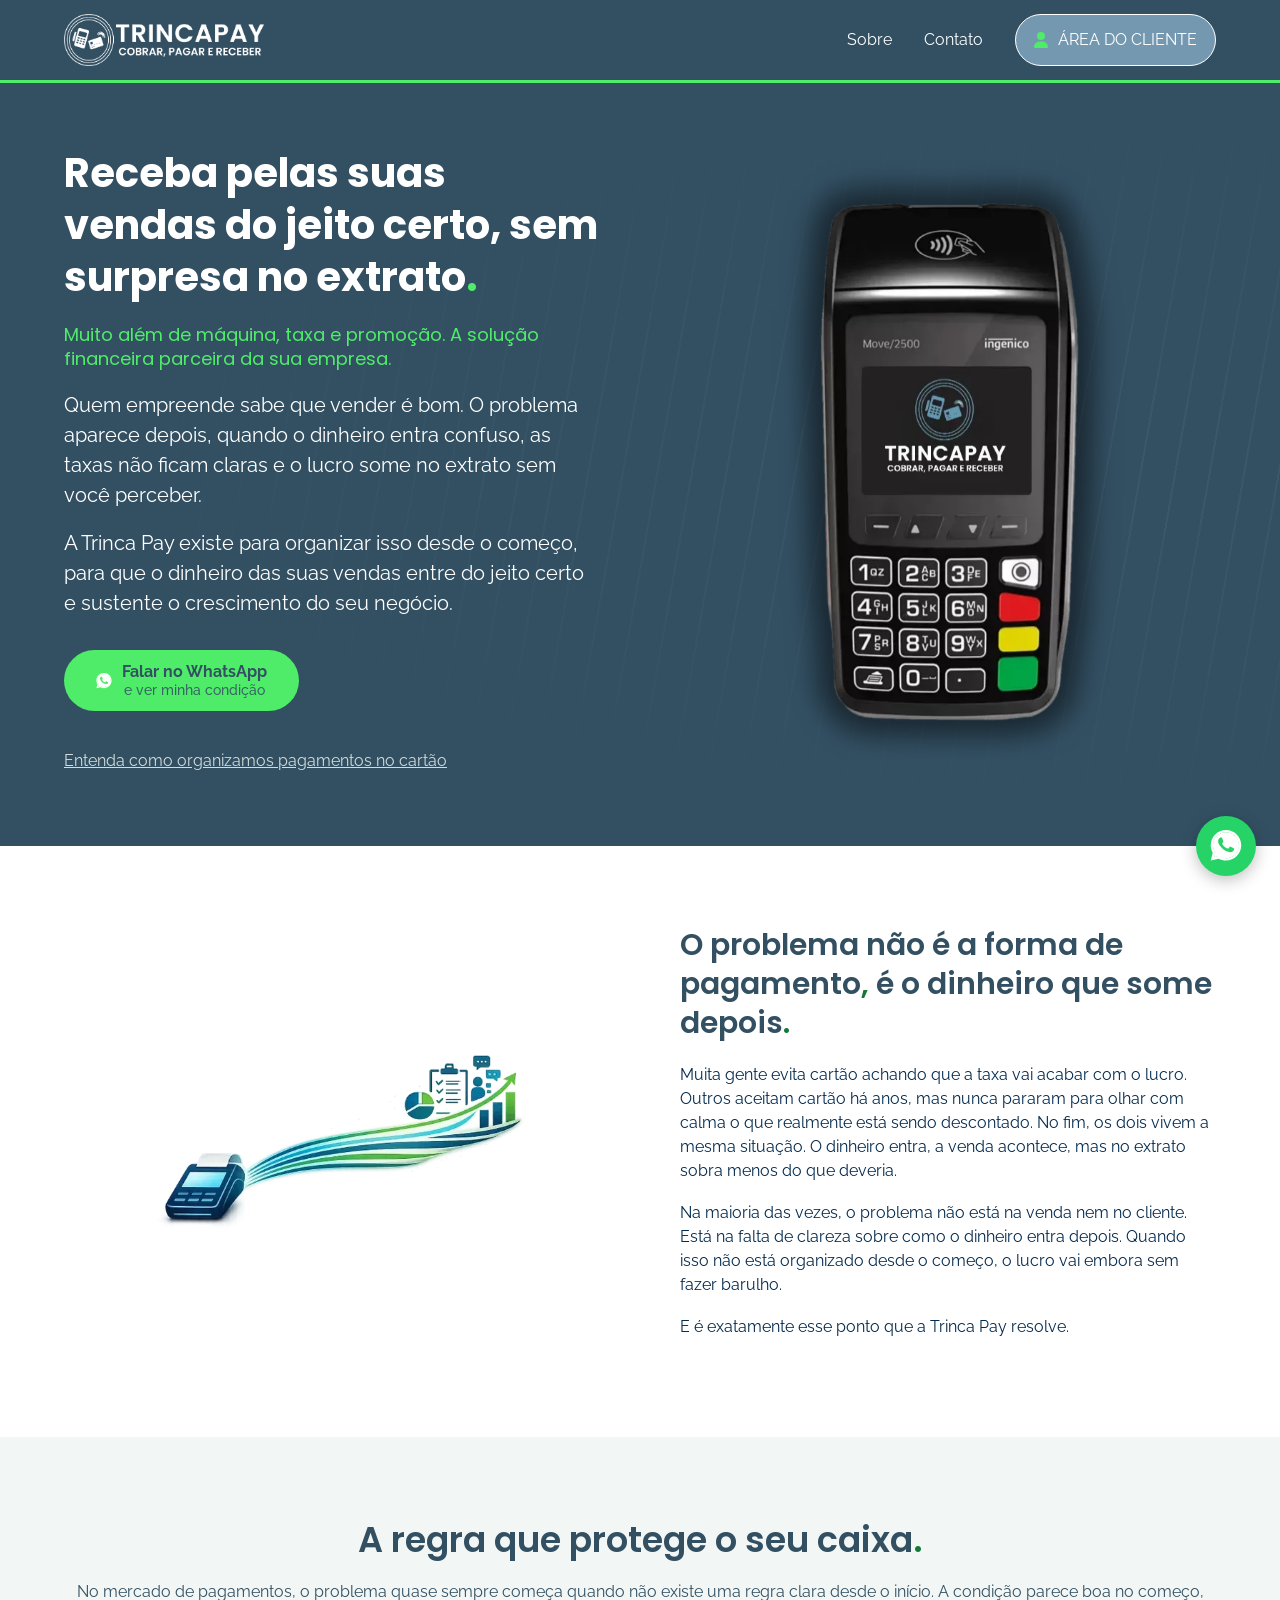
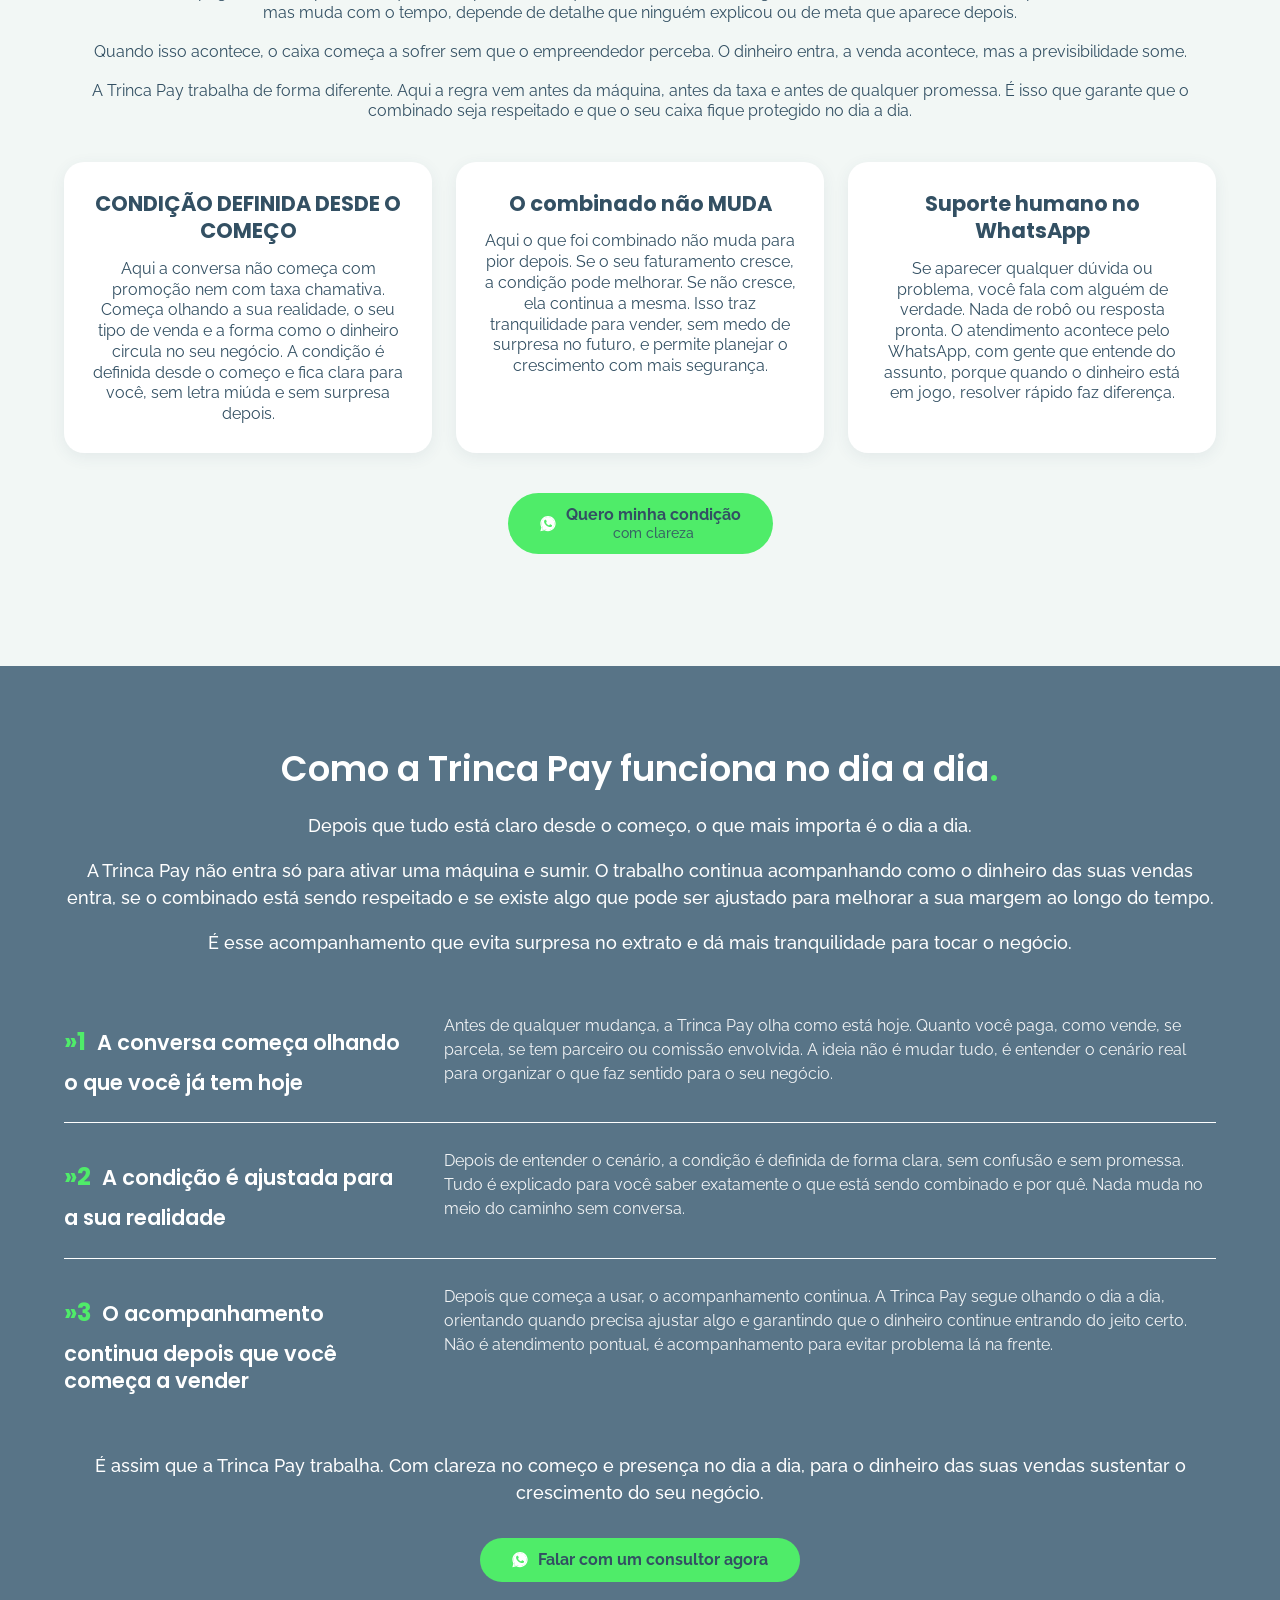
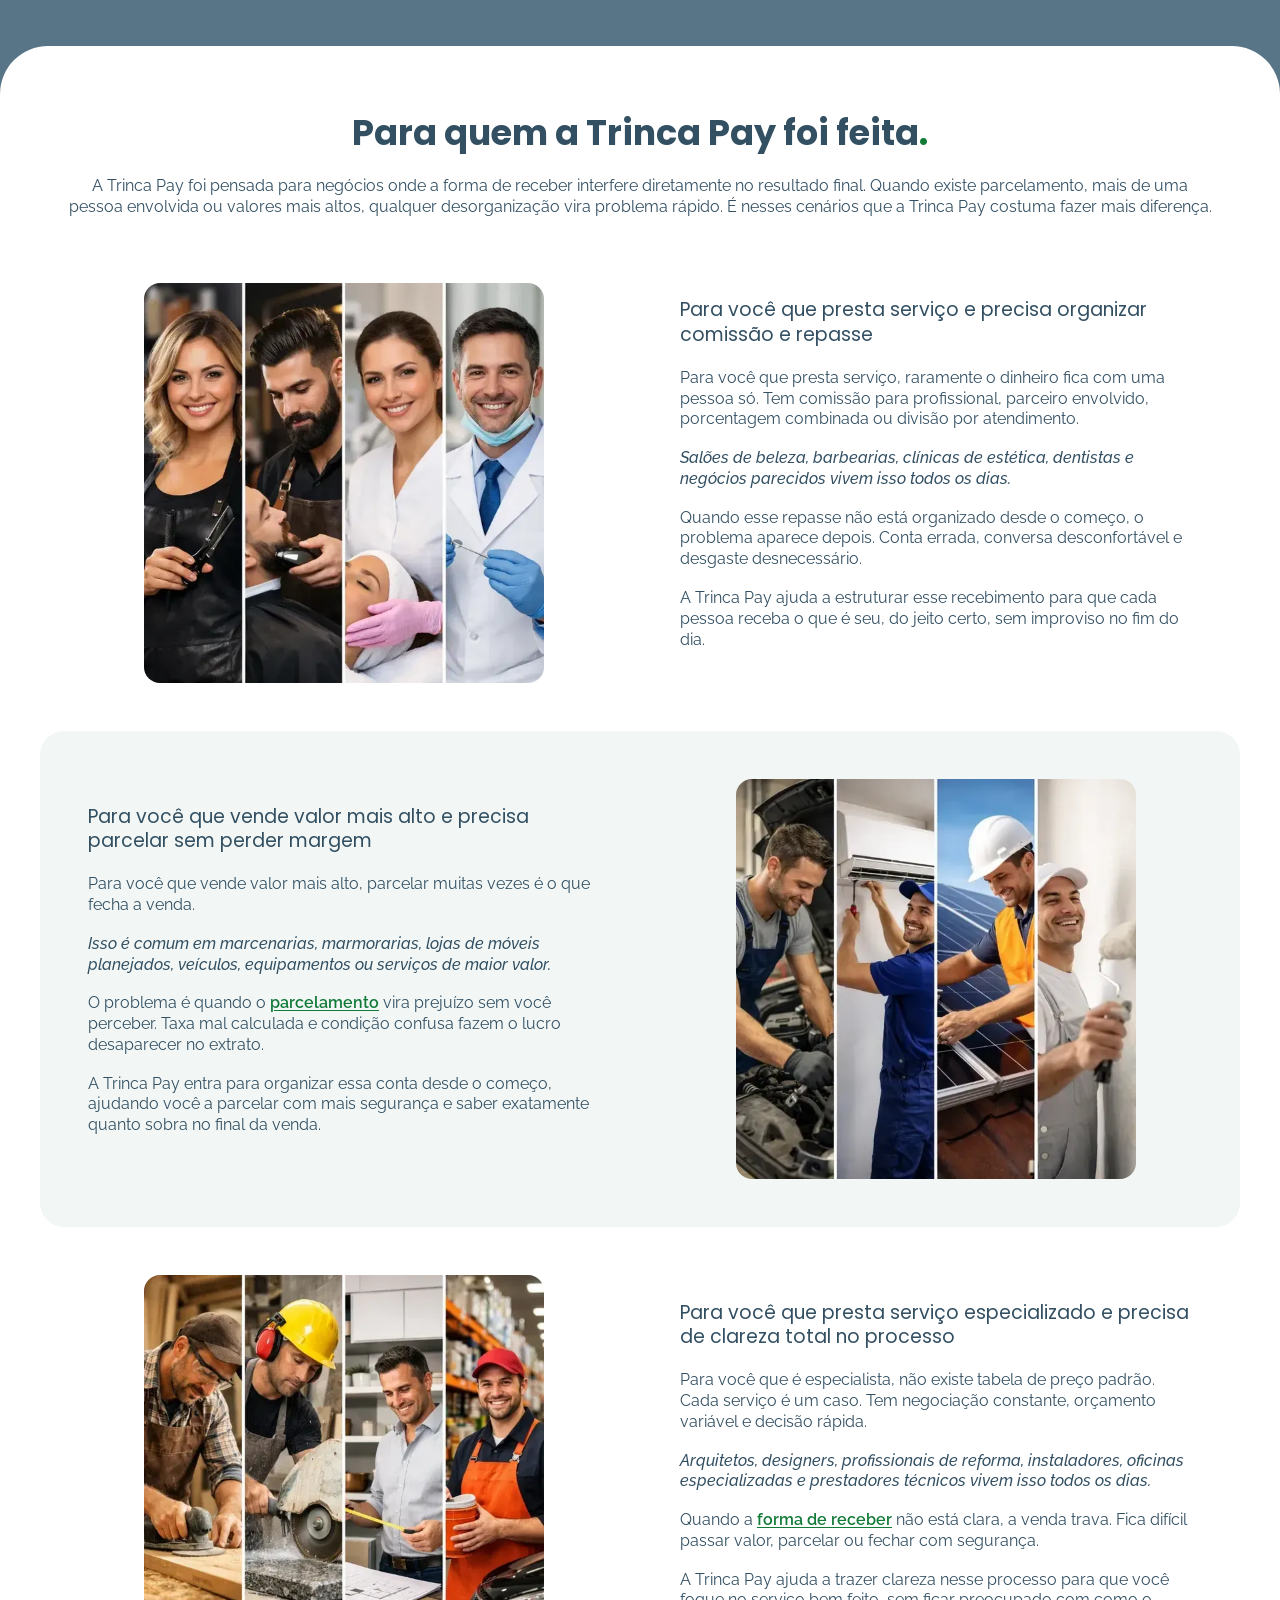
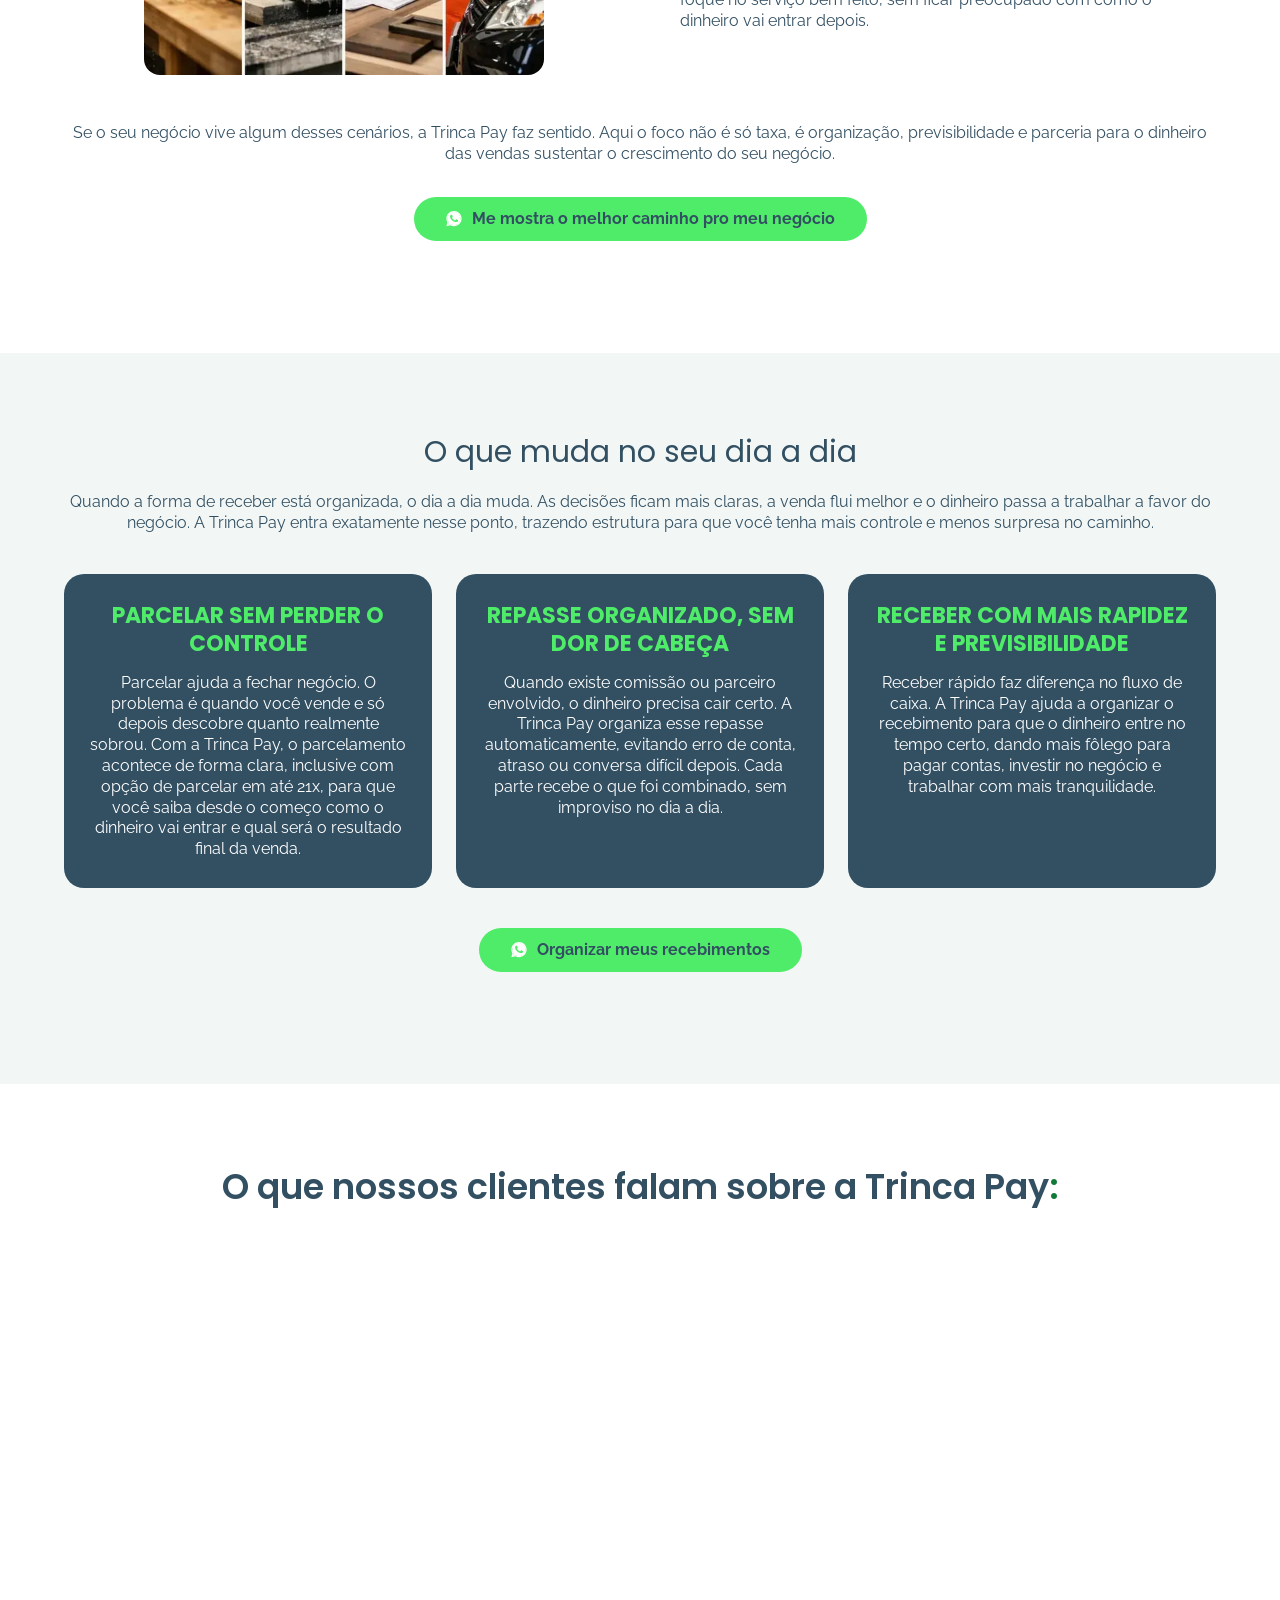
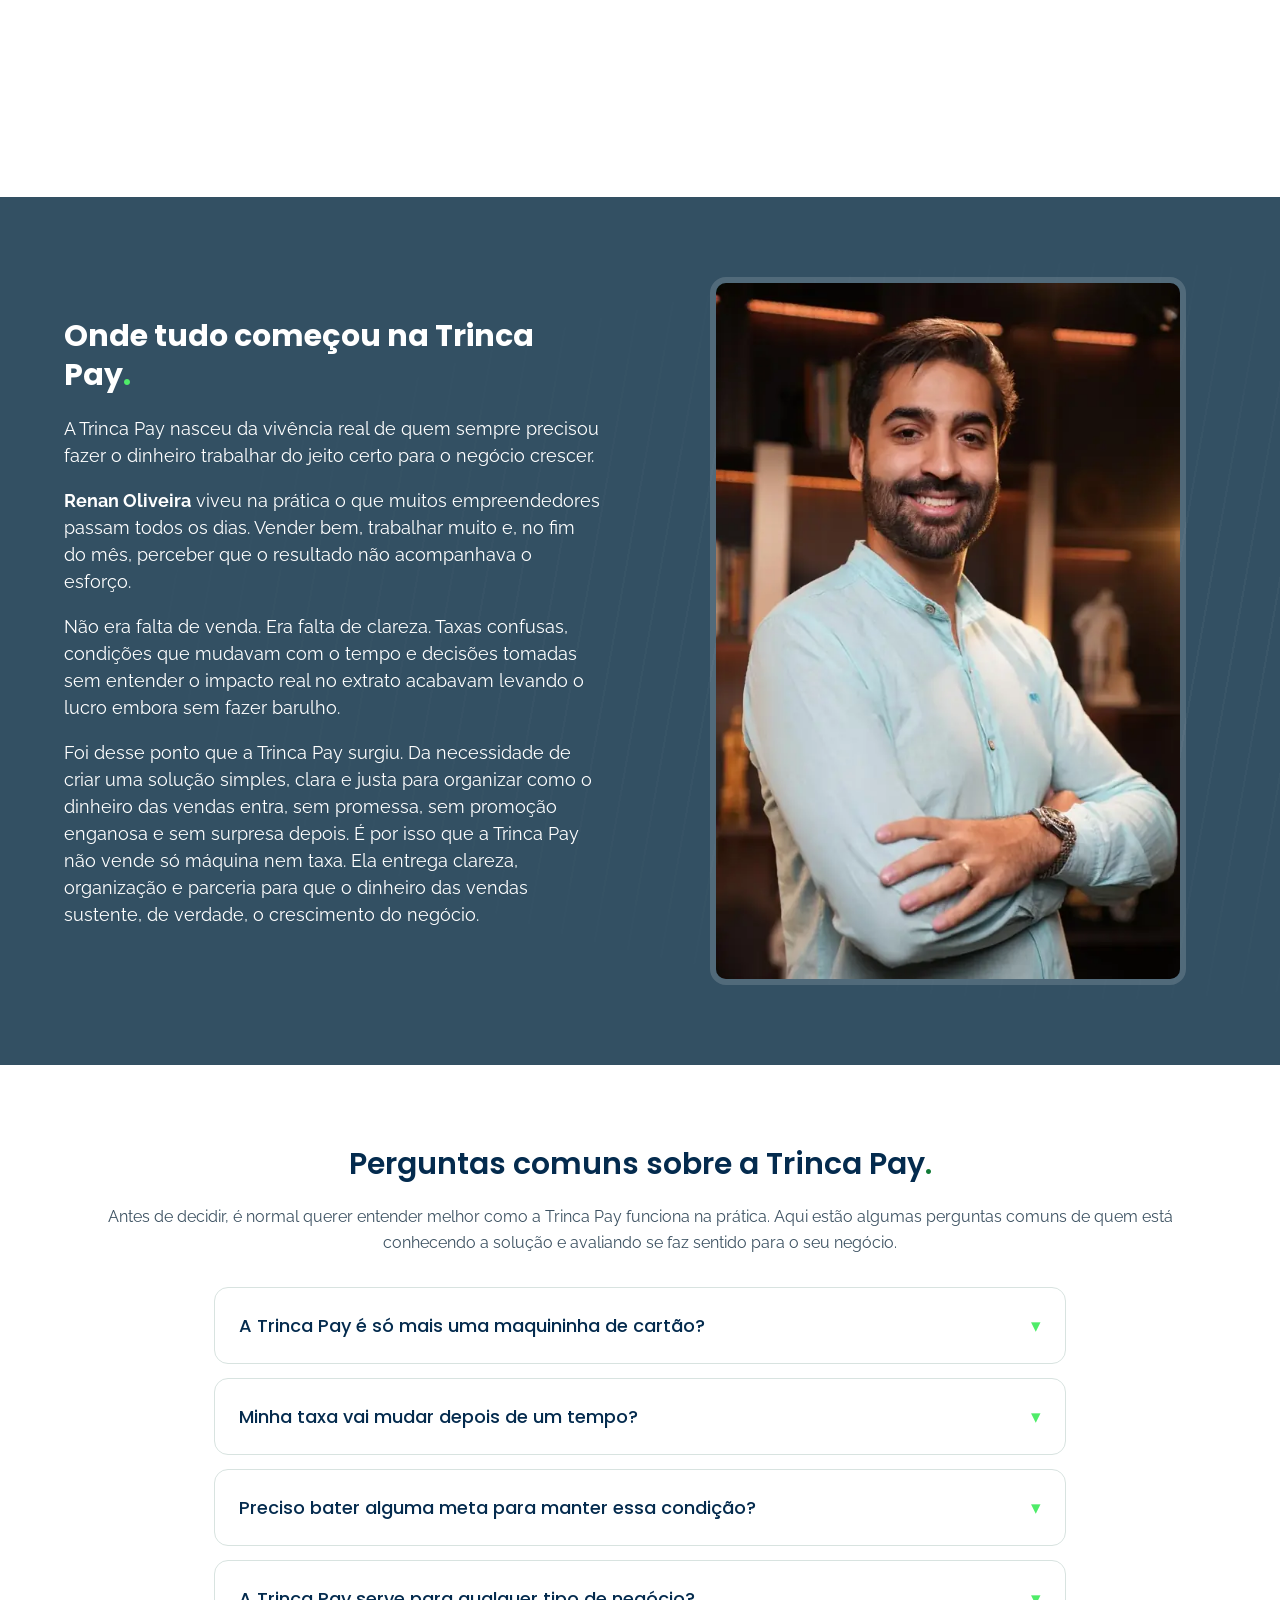
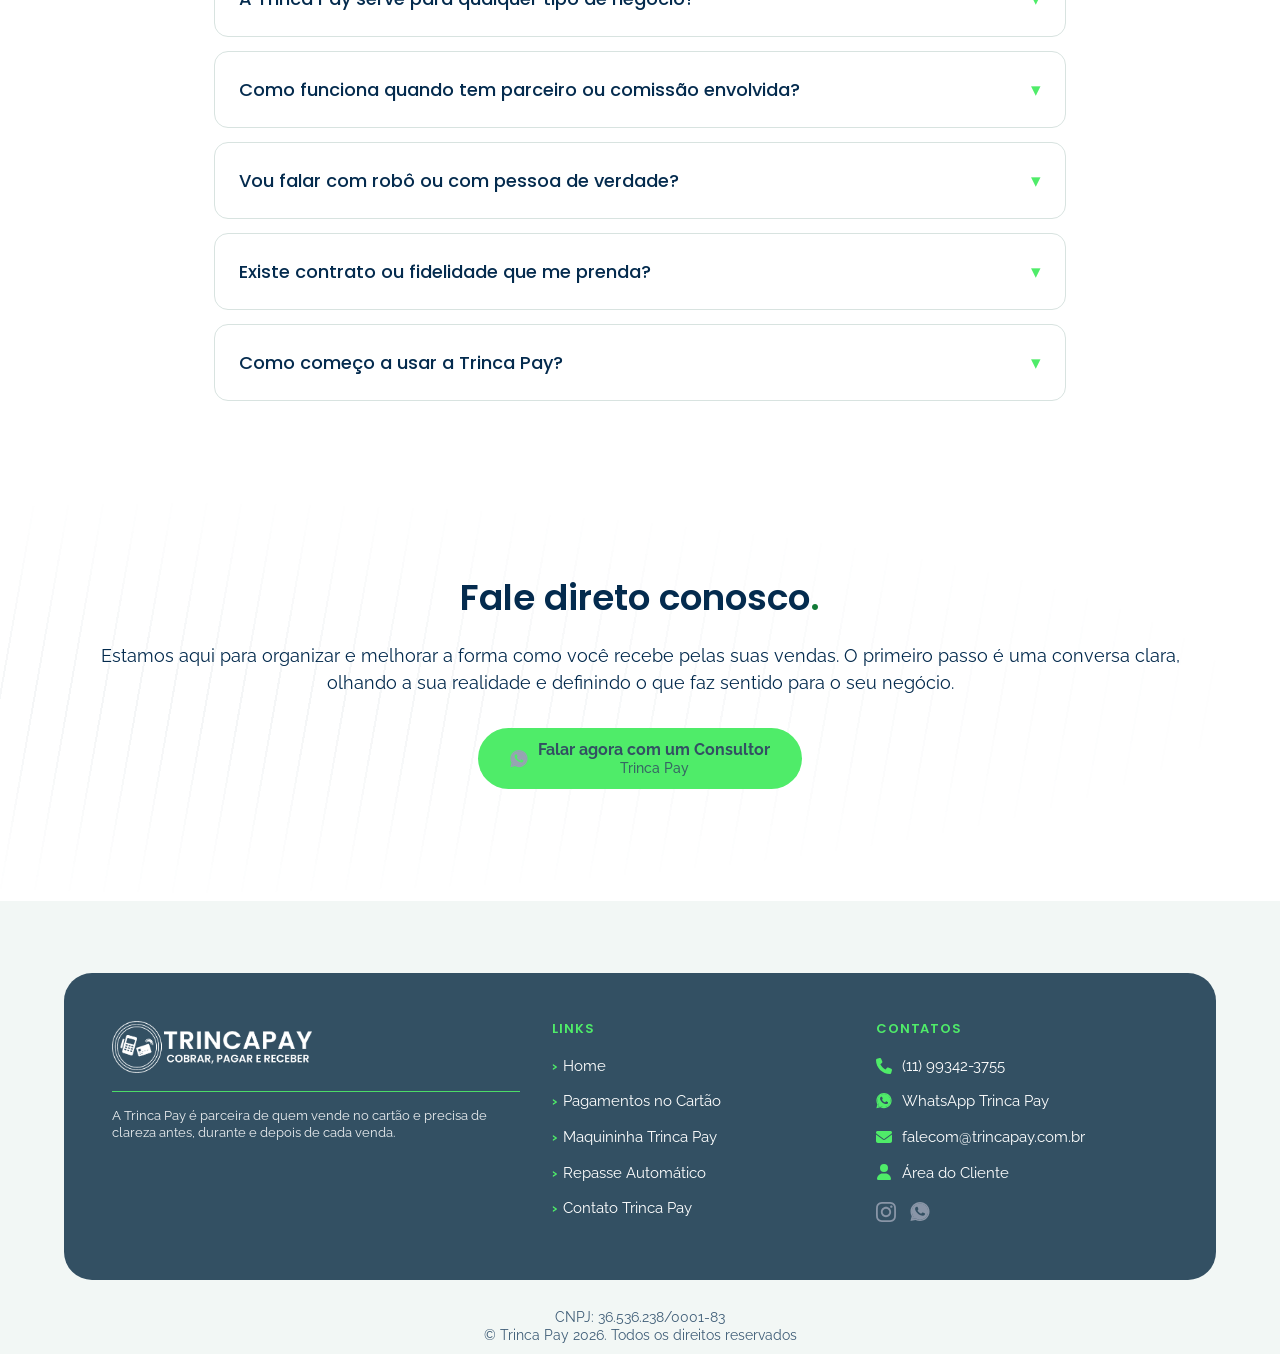
==== commit ab851ddd: "feat: botao flutuante de WhatsApp com mensagem personalizada por pagina + evento GA4 whatsapp_float_" ====
--- a/index.html
+++ b/index.html
@@ -4,7 +4,7 @@
 <meta charset="UTF-8">
 <meta name="viewport" content="width=device-width, initial-scale=1">
 <title>Pagamentos no Cartão sem Surpresa no Extrato | Trinca Pay</title>
-<meta name="description" content="A Trinca Pay organiza pagamentos no cartão para empresas com condições claras desde o início, repasse automático e suporte humano no WhatsApp, sem surpresa no extrato.">
+<meta name="description" content="A Trinca Pay organiza pagamentos no cartão com condições claras, repasse automático e suporte humano no WhatsApp, sem surpresa no extrato.">
 <meta name="keywords" content="meios de pagamento, recebimentos no cartão, condições justas, Trinca Pay">
 <meta name="author" content="Trinca Pay">
 <meta name="robots" content="index, follow">
@@ -12,7 +12,7 @@
 
 <meta property="og:type" content="website">
 <meta property="og:title" content="Pagamentos no Cartão sem Surpresa no Extrato | Trinca Pay">
-<meta property="og:description" content="A Trinca Pay organiza pagamentos no cartão para empresas com condições claras desde o início, repasse automático e suporte humano no WhatsApp, sem surpresa no extrato.">
+<meta property="og:description" content="A Trinca Pay organiza pagamentos no cartão com condições claras, repasse automático e suporte humano no WhatsApp, sem surpresa no extrato.">
 <meta property="og:image" content="/og-share-image.jpg">
 <meta property="og:url" content="https://trincapay.com.br/">
 <meta name="twitter:card" content="summary_large_image">
@@ -43,6 +43,7 @@
 })(window,document,'script','dataLayer','GTM-535Q238L');
 </script>
 <!-- End Google Tag Manager -->
+<script src="/assets/js/analytics-events.js" defer></script>
 <script type="application/ld+json">
 {
   "@context": "https://schema.org",
@@ -482,5 +483,9 @@
   </div>
 </footer>
 
+<a href="https://wa.me/5511993423755?text=Ol%C3%A1%2C%20vim%20pelo%20site%20da%20TrincaPay%20e%20quero%20entender%20minha%20condi%C3%A7%C3%A3o%20de%20pagamento%20no%20cart%C3%A3o." target="_blank" rel="noopener" class="whatsapp-float" title="Falar no WhatsApp com a Trinca Pay" aria-label="Falar no WhatsApp com a Trinca Pay">
+  <img src="/assets/images/icon-whatsapp-white.svg" alt="" width="32" height="32">
+</a>
+
 </body>
 </html>
--- a/assets/css/style.css
+++ b/assets/css/style.css
@@ -700,4 +700,43 @@
 /* FOOTER (todas as páginas) */
 .site-footer .footer-desc { font-size: 13px; font-weight: 400; color: #fff; line-height: 16.9px; }
 .site-footer h2 { font-size: 13px; font-weight: 600; color: var(--color-accent); line-height: 16.9px; }
+
+/* BOTÃO FLUTUANTE DE WHATSAPP (todas as páginas) */
+.whatsapp-float {
+  position: fixed;
+  right: 24px;
+  bottom: 24px;
+  z-index: 999;
+  width: 60px;
+  height: 60px;
+  border-radius: 50%;
+  background: #25D366;
+  display: flex;
+  align-items: center;
+  justify-content: center;
+  box-shadow: 0 4px 16px rgba(0, 0, 0, 0.25);
+  transition: transform 0.2s ease, box-shadow 0.2s ease;
+}
+.whatsapp-float:hover,
+.whatsapp-float:focus-visible {
+  transform: scale(1.08);
+  box-shadow: 0 6px 20px rgba(0, 0, 0, 0.3);
+}
+.whatsapp-float img {
+  width: 32px;
+  height: 32px;
+  display: block;
+}
+@media (max-width: 480px) {
+  .whatsapp-float {
+    right: 16px;
+    bottom: 16px;
+    width: 52px;
+    height: 52px;
+  }
+  .whatsapp-float img {
+    width: 28px;
+    height: 28px;
+  }
+}
 .footer-legal { font-size: 14px; font-weight: 400; color: var(--color-text-alt-dark); line-height: 18.2px; }
